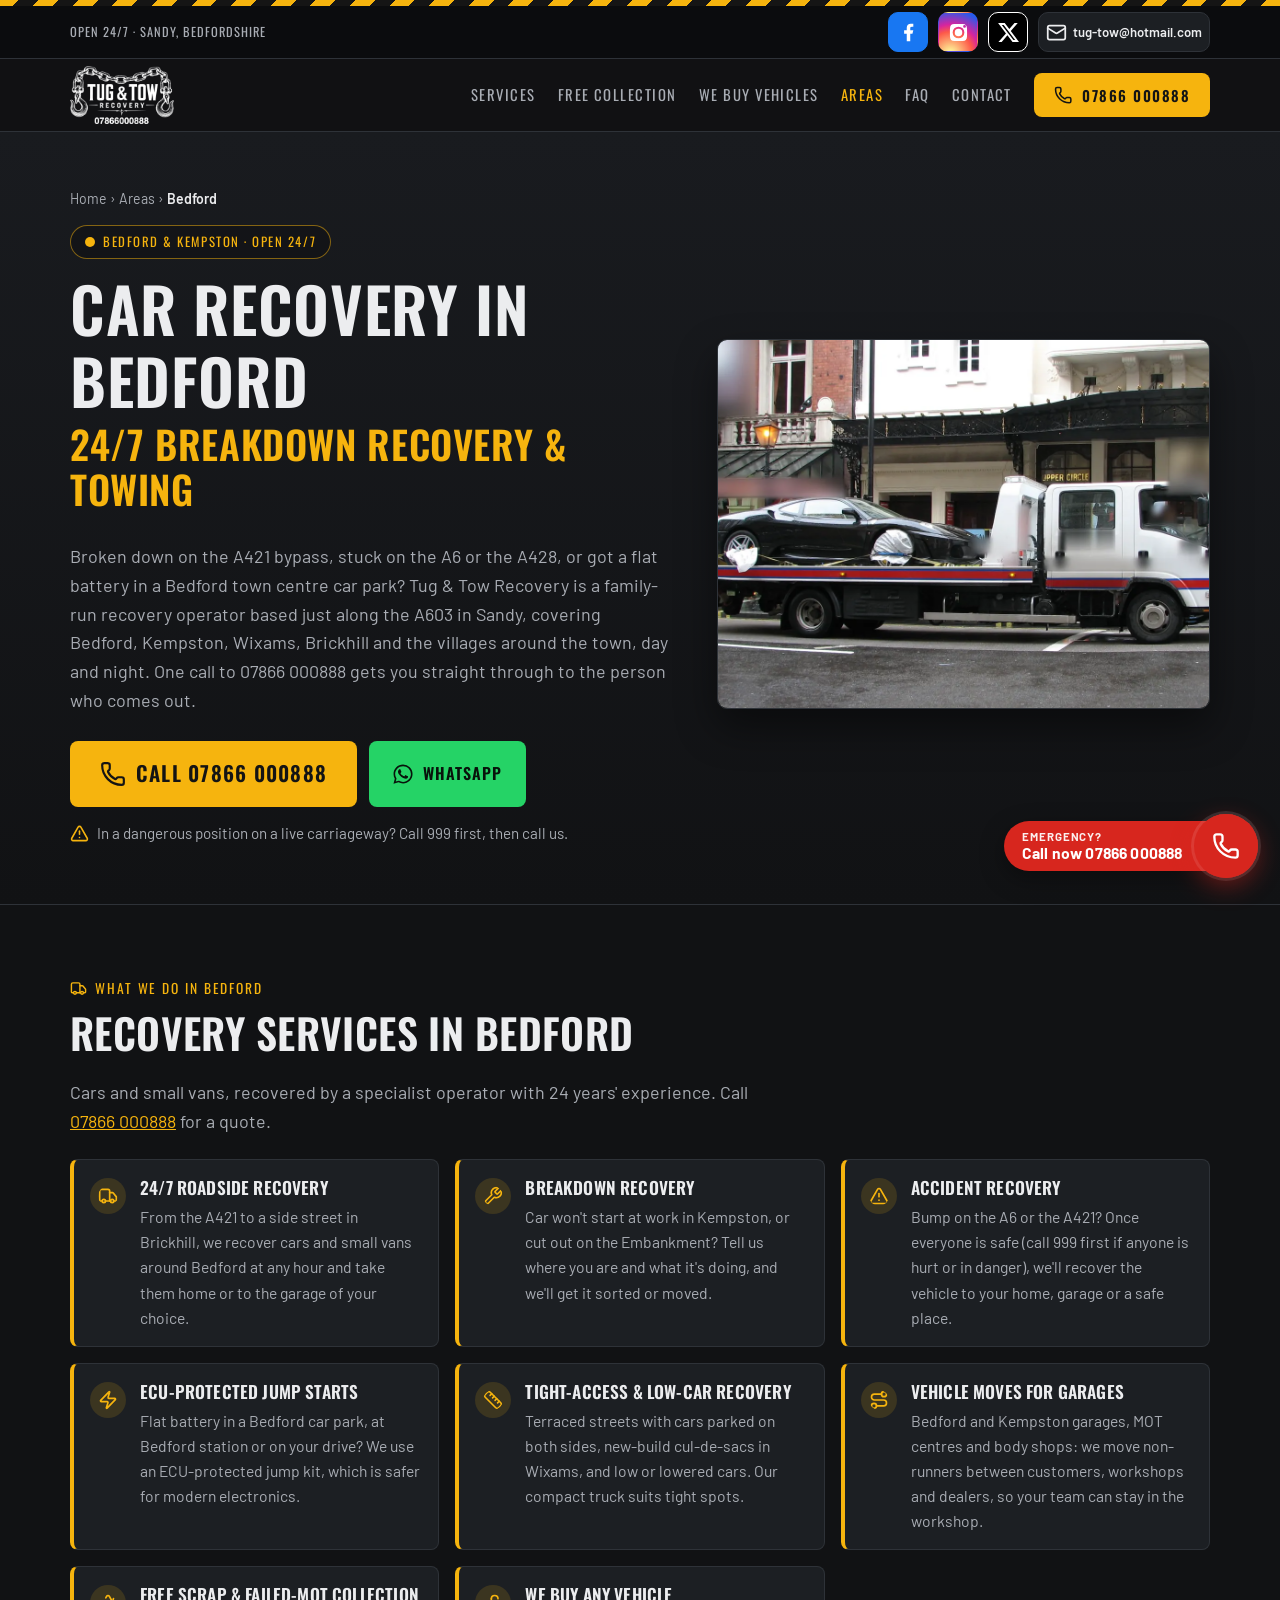
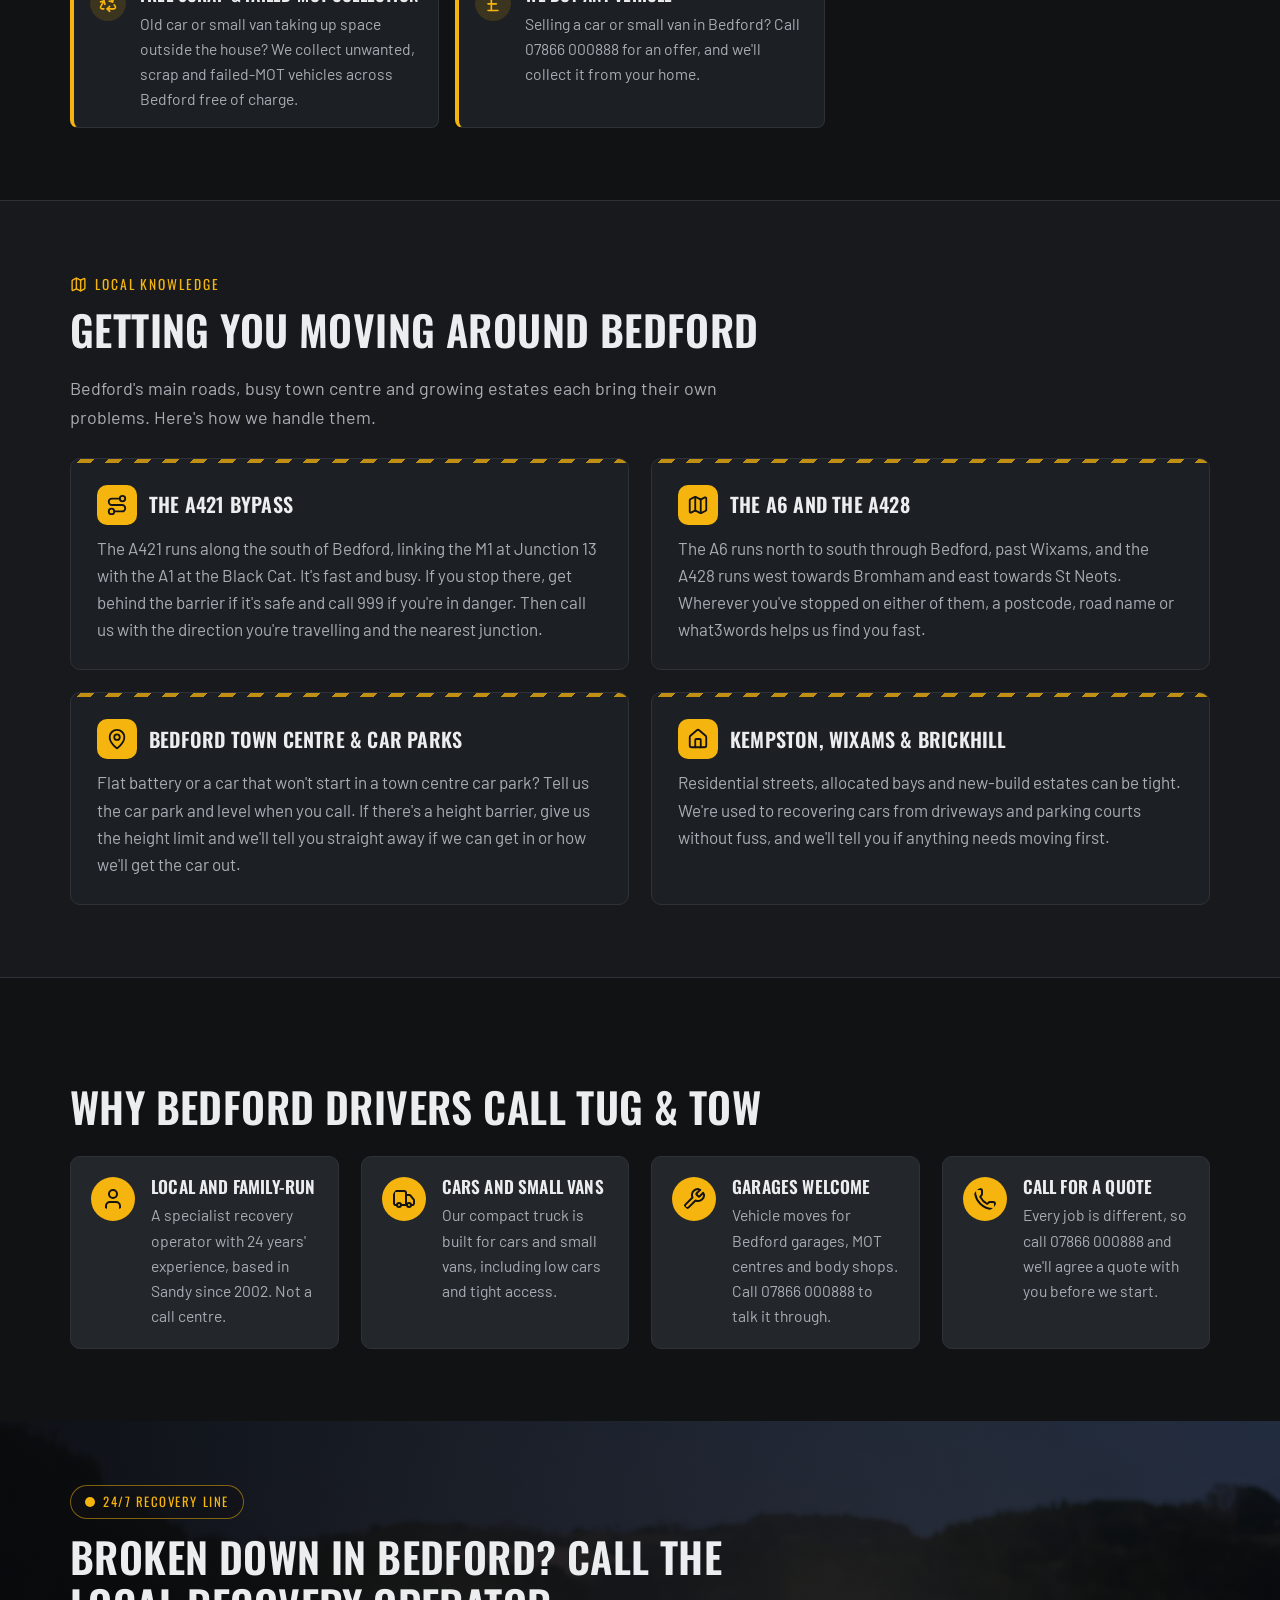
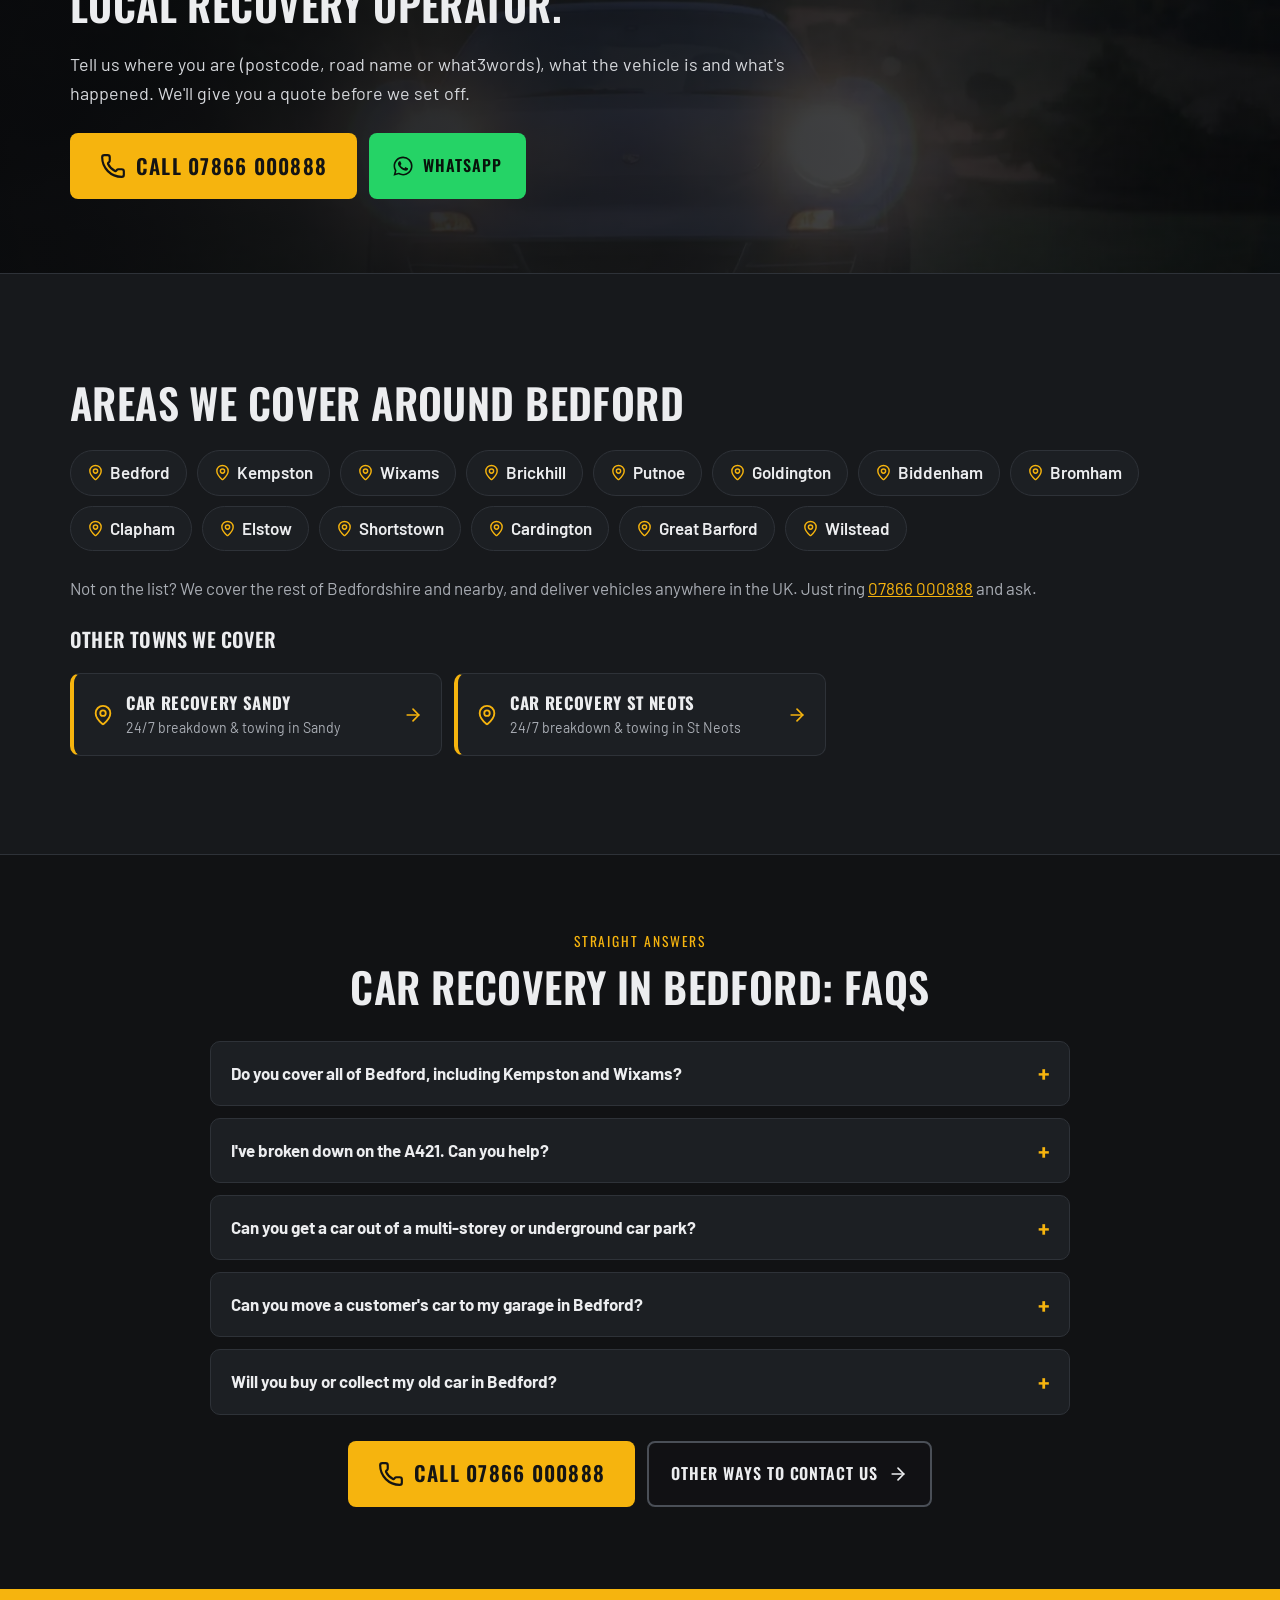
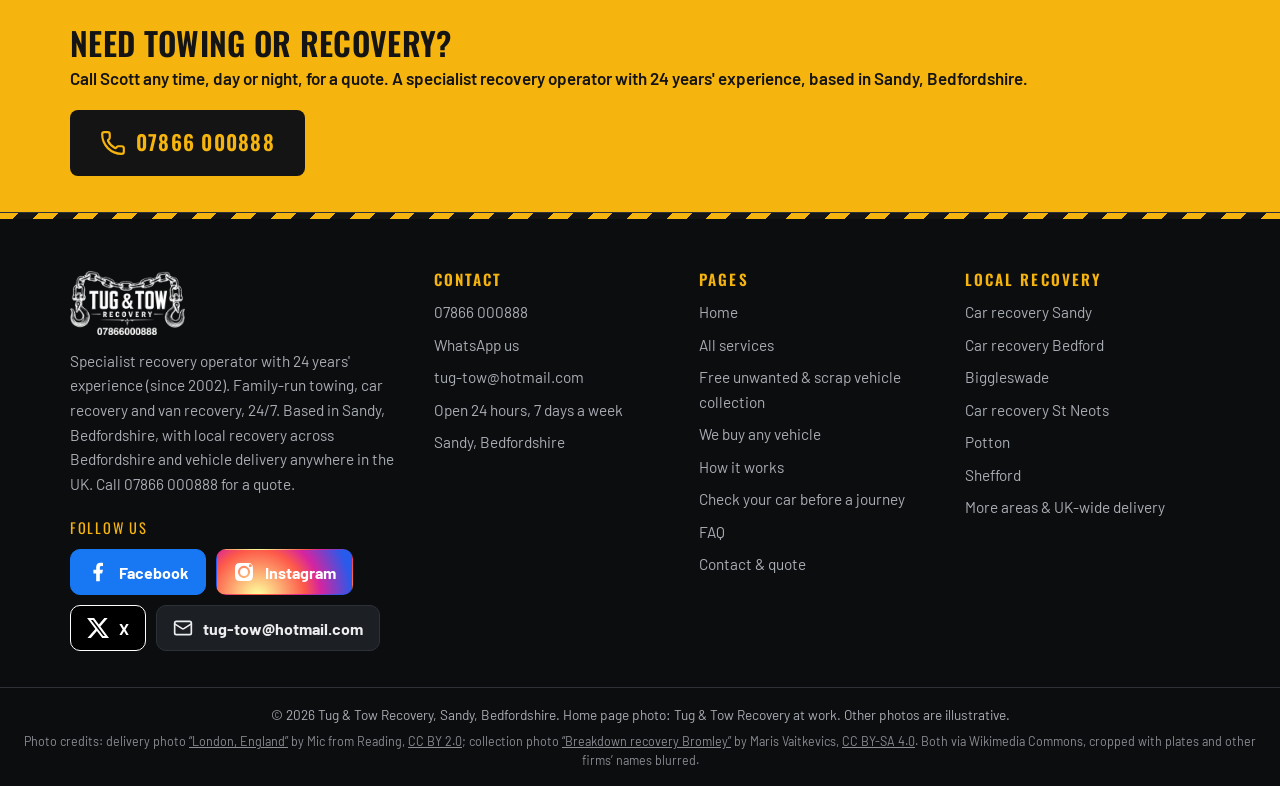
==== car-recovery-bedford.html @ 4e088068 "Add Sandy, Bedford and St Neots town pages; link from nav/footer; add to sitemap" ====
<!DOCTYPE html>
<html lang="en-GB">
<head>
<meta charset="utf-8">
<meta name="viewport" content="width=device-width, initial-scale=1, viewport-fit=cover">
<title>Car Recovery Bedford | 24/7 Breakdown Recovery &amp; Towing | Tug &amp; Tow Recovery</title>
<meta name="description" content="24/7 car and van recovery in Bedford, Kempston, Wixams and Brickhill. Breakdowns on the A421, A6 and A428, jump starts and garage moves. Call 07866 000888 for a quote.">
<link rel="canonical" href="https://tugtowrecovery.co.uk/car-recovery-bedford.html">
<meta name="theme-color" content="#111214">
<meta name="author" content="Tug &amp; Tow Recovery">
<meta property="og:type" content="website">
<meta property="og:site_name" content="Tug &amp; Tow Recovery">
<meta property="og:locale" content="en_GB">
<meta property="og:title" content="Car Recovery Bedford | 24/7 Breakdown Recovery &amp; Towing | Tug &amp; Tow Recovery">
<meta property="og:description" content="24/7 car and van recovery in Bedford, Kempston, Wixams and Brickhill. Breakdowns on the A421, A6 and A428, jump starts and garage moves. Call 07866 000888 for a quote.">
<meta property="og:url" content="https://tugtowrecovery.co.uk/car-recovery-bedford.html">
<meta property="og:image" content="https://tugtowrecovery.co.uk/assets/og-image.jpg">
<meta property="og:image:width" content="1200"><meta property="og:image:height" content="630">
<meta property="og:image:alt" content="Recovery truck loading a car on a country road at dusk">
<meta name="twitter:card" content="summary_large_image">
<meta name="twitter:title" content="Car Recovery Bedford | 24/7 Breakdown Recovery &amp; Towing | Tug &amp; Tow Recovery">
<meta name="twitter:description" content="24/7 car and van recovery in Bedford, Kempston, Wixams and Brickhill. Breakdowns on the A421, A6 and A428, jump starts and garage moves. Call 07866 000888 for a quote.">
<meta name="twitter:image" content="https://tugtowrecovery.co.uk/assets/og-image.jpg">
<link rel="icon" type="image/png" href="favicon.png">
<link rel="apple-touch-icon" href="favicon.png">
<link rel="preconnect" href="https://fonts.googleapis.com">
<link rel="preconnect" href="https://fonts.gstatic.com" crossorigin>
<link rel="stylesheet" href="https://fonts.googleapis.com/css2?family=Oswald:wght@500;600;700&amp;family=Barlow:wght@400;500;600;700&amp;display=swap">

<link rel="stylesheet" href="assets/css/style.css">
<script type="application/ld+json">{
 "@context": "https://schema.org",
 "@type": "AutomotiveBusiness",
 "@id": "https://tugtowrecovery.co.uk/#business",
 "name": "Tug & Tow Recovery",
 "alternateName": "Tug and Tow Recovery",
 "description": "Specialist recovery operator with 24 years' experience. Family-run 24/7 towing, car recovery and van recovery based in Sandy, Bedfordshire, since 2002. Breakdown and accident recovery, ECU-safe jump starts, low-car and tight-access recovery across Bedfordshire, and vehicle delivery anywhere in the UK. Call 07866 000888 for a quote.",
 "slogan": "Family-run towing and recovery since 2002",
 "foundingDate": "2002",
 "url": "https://tugtowrecovery.co.uk/",
 "telephone": "+44 7866 000888",
 "email": "tug-tow@hotmail.com",
 "logo": "https://tugtowrecovery.co.uk/assets/img/logo-white.png",
 "image": "https://tugtowrecovery.co.uk/assets/og-image.jpg",
 "address": {
  "@type": "PostalAddress",
  "addressLocality": "Sandy",
  "addressRegion": "Bedfordshire",
  "addressCountry": "GB"
 },
 "openingHoursSpecification": [
  {
   "@type": "OpeningHoursSpecification",
   "dayOfWeek": [
    "Monday",
    "Tuesday",
    "Wednesday",
    "Thursday",
    "Friday",
    "Saturday",
    "Sunday"
   ],
   "opens": "00:00",
   "closes": "23:59"
  }
 ],
 "areaServed": [
  {
   "@type": "AdministrativeArea",
   "name": "Bedfordshire"
  },
  {
   "@type": "City",
   "name": "Sandy"
  },
  {
   "@type": "City",
   "name": "Bedford"
  },
  {
   "@type": "City",
   "name": "Biggleswade"
  },
  {
   "@type": "City",
   "name": "St Neots"
  },
  {
   "@type": "City",
   "name": "Potton"
  },
  {
   "@type": "City",
   "name": "Shefford"
  },
  {
   "@type": "City",
   "name": "Huntingdon"
  },
  {
   "@type": "City",
   "name": "Milton Keynes"
  },
  {
   "@type": "Country",
   "name": "United Kingdom"
  }
 ],
 "knowsAbout": [
  "Towing",
  "Car recovery",
  "Van recovery",
  "Breakdown recovery",
  "Accident recovery",
  "Jump starts",
  "Low car recovery",
  "Tight-access recovery",
  "Vehicle delivery",
  "Overturned vehicle recovery",
  "Off-road recovery",
  "Free scrap vehicle collection",
  "Buying used, scrap and classic vehicles"
 ],
 "sameAs": [
  "https://facebook.com/1238711935993019",
  "https://www.instagram.com/tugtowrecovery/",
  "https://x.com/tugtowrecovery"
 ],
 "contactPoint": [
  {
   "@type": "ContactPoint",
   "telephone": "+44 7866 000888",
   "contactType": "customer service",
   "areaServed": "GB",
   "availableLanguage": "English",
   "hoursAvailable": {
    "@type": "OpeningHoursSpecification",
    "dayOfWeek": [
     "Monday",
     "Tuesday",
     "Wednesday",
     "Thursday",
     "Friday",
     "Saturday",
     "Sunday"
    ],
    "opens": "00:00",
    "closes": "23:59"
   }
  }
 ],
 "hasOfferCatalog": {
  "@type": "OfferCatalog",
  "name": "Recovery and transport services",
  "itemListElement": [
   {
    "@type": "OfferCatalog",
    "name": "Breakdown & roadside",
    "itemListElement": [
     {
      "@type": "Offer",
      "itemOffered": {
       "@type": "Service",
       "name": "Car breakdown recovery",
       "areaServed": {
        "@type": "AdministrativeArea",
        "name": "Bedfordshire"
       }
      }
     },
     {
      "@type": "Offer",
      "itemOffered": {
       "@type": "Service",
       "name": "Dead battery & ECU-protected jump starts",
       "areaServed": {
        "@type": "AdministrativeArea",
        "name": "Bedfordshire"
       }
      }
     },
     {
      "@type": "Offer",
      "itemOffered": {
       "@type": "Service",
       "name": "Battery service",
       "areaServed": {
        "@type": "AdministrativeArea",
        "name": "Bedfordshire"
       }
      }
     },
     {
      "@type": "Offer",
      "itemOffered": {
       "@type": "Service",
       "name": "Flat tyre & tyre change",
       "areaServed": {
        "@type": "AdministrativeArea",
        "name": "Bedfordshire"
       }
      }
     },
     {
      "@type": "Offer",
      "itemOffered": {
       "@type": "Service",
       "name": "Keys locked in the car",
       "areaServed": {
        "@type": "AdministrativeArea",
        "name": "Bedfordshire"
       }
      }
     },
     {
      "@type": "Offer",
      "itemOffered": {
       "@type": "Service",
       "name": "Out of fuel (cars & motorbikes)",
       "areaServed": {
        "@type": "AdministrativeArea",
        "name": "Bedfordshire"
       }
      }
     },
     {
      "@type": "Offer",
      "itemOffered": {
       "@type": "Service",
       "name": "Wrong fuel & fuel contamination",
       "areaServed": {
        "@type": "AdministrativeArea",
        "name": "Bedfordshire"
       }
      }
     },
     {
      "@type": "Offer",
      "itemOffered": {
       "@type": "Service",
       "name": "Car diagnostics",
       "areaServed": {
        "@type": "AdministrativeArea",
        "name": "Bedfordshire"
       }
      }
     }
    ]
   },
   {
    "@type": "OfferCatalog",
    "name": "Towing, car & van recovery",
    "itemListElement": [
     {
      "@type": "Offer",
      "itemOffered": {
       "@type": "Service",
       "name": "Car recovery",
       "areaServed": {
        "@type": "AdministrativeArea",
        "name": "Bedfordshire"
       }
      }
     },
     {
      "@type": "Offer",
      "itemOffered": {
       "@type": "Service",
       "name": "Van recovery",
       "areaServed": {
        "@type": "AdministrativeArea",
        "name": "Bedfordshire"
       }
      }
     },
     {
      "@type": "Offer",
      "itemOffered": {
       "@type": "Service",
       "name": "Car & van towing",
       "areaServed": {
        "@type": "AdministrativeArea",
        "name": "Bedfordshire"
       }
      }
     },
     {
      "@type": "Offer",
      "itemOffered": {
       "@type": "Service",
       "name": "Accident recovery",
       "areaServed": {
        "@type": "AdministrativeArea",
        "name": "Bedfordshire"
       }
      }
     },
     {
      "@type": "Offer",
      "itemOffered": {
       "@type": "Service",
       "name": "Stuck in mud or off the road",
       "areaServed": {
        "@type": "AdministrativeArea",
        "name": "Bedfordshire"
       }
      }
     },
     {
      "@type": "Offer",
      "itemOffered": {
       "@type": "Service",
       "name": "Overturned car & van recovery",
       "areaServed": {
        "@type": "AdministrativeArea",
        "name": "Bedfordshire"
       }
      }
     },
     {
      "@type": "Offer",
      "itemOffered": {
       "@type": "Service",
       "name": "Winching",
       "areaServed": {
        "@type": "AdministrativeArea",
        "name": "Bedfordshire"
       }
      }
     },
     {
      "@type": "Offer",
      "itemOffered": {
       "@type": "Service",
       "name": "Motorcycle recovery",
       "areaServed": {
        "@type": "AdministrativeArea",
        "name": "Bedfordshire"
       }
      }
     },
     {
      "@type": "Offer",
      "itemOffered": {
       "@type": "Service",
       "name": "Low-car & tight-access recovery",
       "areaServed": {
        "@type": "AdministrativeArea",
        "name": "Bedfordshire"
       }
      }
     },
     {
      "@type": "Offer",
      "itemOffered": {
       "@type": "Service",
       "name": "Classic, modified & awkward vehicles",
       "areaServed": {
        "@type": "AdministrativeArea",
        "name": "Bedfordshire"
       }
      }
     }
    ]
   },
   {
    "@type": "OfferCatalog",
    "name": "Collection, delivery & transport",
    "itemListElement": [
     {
      "@type": "Offer",
      "itemOffered": {
       "@type": "Service",
       "name": "UK-wide vehicle delivery",
       "areaServed": {
        "@type": "Country",
        "name": "United Kingdom"
       }
      }
     },
     {
      "@type": "Offer",
      "itemOffered": {
       "@type": "Service",
       "name": "Used car collection & delivery",
       "areaServed": {
        "@type": "Country",
        "name": "United Kingdom"
       }
      }
     },
     {
      "@type": "Offer",
      "itemOffered": {
       "@type": "Service",
       "name": "Taking cars to dealers & garages",
       "areaServed": {
        "@type": "Country",
        "name": "United Kingdom"
       }
      }
     },
     {
      "@type": "Offer",
      "itemOffered": {
       "@type": "Service",
       "name": "New car collection & delivery",
       "areaServed": {
        "@type": "Country",
        "name": "United Kingdom"
       }
      }
     },
     {
      "@type": "Offer",
      "itemOffered": {
       "@type": "Service",
       "name": "Local vehicle moves",
       "areaServed": {
        "@type": "Country",
        "name": "United Kingdom"
       }
      }
     },
     {
      "@type": "Offer",
      "itemOffered": {
       "@type": "Service",
       "name": "Damaged & non-runner delivery",
       "areaServed": {
        "@type": "Country",
        "name": "United Kingdom"
       }
      }
     },
     {
      "@type": "Offer",
      "itemOffered": {
       "@type": "Service",
       "name": "Copart Sandy collections",
       "areaServed": {
        "@type": "Country",
        "name": "United Kingdom"
       }
      }
     }
    ]
   },
   {
    "@type": "OfferCatalog",
    "name": "Vehicle removal & collection",
    "itemListElement": [
     {
      "@type": "Offer",
      "itemOffered": {
       "@type": "Service",
       "name": "Free unwanted & scrap vehicle collection",
       "areaServed": {
        "@type": "AdministrativeArea",
        "name": "Bedfordshire"
       }
      }
     },
     {
      "@type": "Offer",
      "itemOffered": {
       "@type": "Service",
       "name": "We buy any vehicle",
       "areaServed": {
        "@type": "AdministrativeArea",
        "name": "Bedfordshire"
       }
      }
     },
     {
      "@type": "Offer",
      "itemOffered": {
       "@type": "Service",
       "name": "Untaxed vehicle removal",
       "areaServed": {
        "@type": "AdministrativeArea",
        "name": "Bedfordshire"
       }
      }
     },
     {
      "@type": "Offer",
      "itemOffered": {
       "@type": "Service",
       "name": "Obstruction removal",
       "areaServed": {
        "@type": "AdministrativeArea",
        "name": "Bedfordshire"
       }
      }
     },
     {
      "@type": "Offer",
      "itemOffered": {
       "@type": "Service",
       "name": "Private land vehicle removal",
       "areaServed": {
        "@type": "AdministrativeArea",
        "name": "Bedfordshire"
       }
      }
     },
     {
      "@type": "Offer",
      "itemOffered": {
       "@type": "Service",
       "name": "Repossession, cars & vans",
       "areaServed": {
        "@type": "AdministrativeArea",
        "name": "Bedfordshire"
       }
      }
     }
    ]
   }
  ]
 }
}</script>
<script type="application/ld+json">{
 "@context": "https://schema.org",
 "@type": "AutomotiveBusiness",
 "@id": "https://tugtowrecovery.co.uk/#business",
 "name": "Tug & Tow Recovery",
 "url": "https://tugtowrecovery.co.uk/",
 "telephone": "+44 7866 000888",
 "email": "tug-tow@hotmail.com",
 "image": "https://tugtowrecovery.co.uk/assets/og-image.jpg",
 "address": {
  "@type": "PostalAddress",
  "addressLocality": "Sandy",
  "addressRegion": "Bedfordshire",
  "addressCountry": "GB"
 },
 "openingHoursSpecification": [
  {
   "@type": "OpeningHoursSpecification",
   "dayOfWeek": [
    "Monday",
    "Tuesday",
    "Wednesday",
    "Thursday",
    "Friday",
    "Saturday",
    "Sunday"
   ],
   "opens": "00:00",
   "closes": "23:59"
  }
 ],
 "areaServed": [
  {
   "@type": "City",
   "name": "Bedford",
   "containedInPlace": {
    "@type": "AdministrativeArea",
    "name": "Bedfordshire"
   }
  },
  {
   "@type": "Place",
   "name": "Kempston, Bedfordshire"
  },
  {
   "@type": "Place",
   "name": "Wixams, Bedfordshire"
  },
  {
   "@type": "Place",
   "name": "Brickhill, Bedfordshire"
  },
  {
   "@type": "Place",
   "name": "Putnoe, Bedfordshire"
  },
  {
   "@type": "Place",
   "name": "Goldington, Bedfordshire"
  },
  {
   "@type": "Place",
   "name": "Biddenham, Bedfordshire"
  },
  {
   "@type": "Place",
   "name": "Bromham, Bedfordshire"
  },
  {
   "@type": "Place",
   "name": "Clapham, Bedfordshire"
  },
  {
   "@type": "Place",
   "name": "Elstow, Bedfordshire"
  },
  {
   "@type": "Place",
   "name": "Shortstown, Bedfordshire"
  },
  {
   "@type": "Place",
   "name": "Cardington, Bedfordshire"
  },
  {
   "@type": "Place",
   "name": "Great Barford, Bedfordshire"
  },
  {
   "@type": "Place",
   "name": "Wilstead, Bedfordshire"
  }
 ]
}</script>
<script type="application/ld+json">{
 "@context": "https://schema.org",
 "@type": "Service",
 "@id": "https://tugtowrecovery.co.uk/car-recovery-bedford.html#service",
 "name": "Car recovery in Bedford",
 "serviceType": "Vehicle recovery and towing",
 "description": "24/7 car and van recovery in Bedford, Kempston, Wixams and Brickhill. Breakdowns on the A421, A6 and A428, jump starts and garage moves. Call 07866 000888 for a quote.",
 "provider": {
  "@id": "https://tugtowrecovery.co.uk/#business"
 },
 "areaServed": {
  "@type": "City",
  "name": "Bedford",
  "geo": {
   "@type": "GeoCoordinates",
   "latitude": 52.136,
   "longitude": -0.467
  }
 },
 "availableChannel": {
  "@type": "ServiceChannel",
  "servicePhone": {
   "@type": "ContactPoint",
   "telephone": "+44 7866 000888",
   "contactType": "emergency recovery",
   "hoursAvailable": "Mo-Su 00:00-23:59"
  }
 },
 "hasOfferCatalog": {
  "@type": "OfferCatalog",
  "name": "Recovery services in Bedford",
  "itemListElement": [
   {
    "@type": "Offer",
    "itemOffered": {
     "@type": "Service",
     "name": "24/7 roadside recovery"
    }
   },
   {
    "@type": "Offer",
    "itemOffered": {
     "@type": "Service",
     "name": "Breakdown recovery"
    }
   },
   {
    "@type": "Offer",
    "itemOffered": {
     "@type": "Service",
     "name": "Accident recovery"
    }
   },
   {
    "@type": "Offer",
    "itemOffered": {
     "@type": "Service",
     "name": "ECU-protected jump starts"
    }
   },
   {
    "@type": "Offer",
    "itemOffered": {
     "@type": "Service",
     "name": "Tight-access & low-car recovery"
    }
   },
   {
    "@type": "Offer",
    "itemOffered": {
     "@type": "Service",
     "name": "Vehicle moves for garages"
    }
   },
   {
    "@type": "Offer",
    "itemOffered": {
     "@type": "Service",
     "name": "Free scrap & failed-MOT collection"
    }
   },
   {
    "@type": "Offer",
    "itemOffered": {
     "@type": "Service",
     "name": "We buy any vehicle"
    }
   }
  ]
 }
}</script>
<script type="application/ld+json">{
 "@context": "https://schema.org",
 "@type": "FAQPage",
 "mainEntity": [
  {
   "@type": "Question",
   "name": "Do you cover all of Bedford, including Kempston and Wixams?",
   "acceptedAnswer": {
    "@type": "Answer",
    "text": "Yes. We cover Bedford town centre and the areas around it, including Kempston, Wixams, Brickhill, Putnoe, Goldington, Biddenham, Bromham, Clapham, Elstow, Shortstown and Great Barford. We're based in Sandy, just along the A603."
   }
  },
  {
   "@type": "Question",
   "name": "I've broken down on the A421. Can you help?",
   "acceptedAnswer": {
    "@type": "Answer",
    "text": "Your safety comes first. If you've stopped on the A421 or another fast dual carriageway, get out on the side away from the traffic, wait behind the barrier if it's safe and call 999 if you're in danger or in a live lane. Once you're safe, call us on 07866 000888 with your direction of travel and nearest junction, and we'll tell you straight away whether we can help."
   }
  },
  {
   "@type": "Question",
   "name": "Can you get a car out of a multi-storey or underground car park?",
   "acceptedAnswer": {
    "@type": "Answer",
    "text": "Often, yes. When you call, tell us the car park, which level the car is on and the height limit at the entrance. We'll tell you honestly whether our truck can get in, or how we can get the car out."
   }
  },
  {
   "@type": "Question",
   "name": "Can you move a customer's car to my garage in Bedford?",
   "acceptedAnswer": {
    "@type": "Answer",
    "text": "Yes. We move non-runners and other vehicles for garages, MOT centres, body shops and dealers around Bedford and Kempston, from the customer's home to your workshop and back again. Call 07866 000888 to talk it through."
   }
  },
  {
   "@type": "Question",
   "name": "Will you buy or collect my old car in Bedford?",
   "acceptedAnswer": {
    "@type": "Answer",
    "text": "If it still has some value, call us for an offer and we'll collect it from your home. If it's scrap or has failed its MOT and isn't worth fixing, we'll collect it free of charge."
   }
  }
 ]
}</script>
<script type="application/ld+json">{
 "@context": "https://schema.org",
 "@type": "BreadcrumbList",
 "itemListElement": [
  {
   "@type": "ListItem",
   "position": 1,
   "name": "Home",
   "item": "https://tugtowrecovery.co.uk/"
  },
  {
   "@type": "ListItem",
   "position": 2,
   "name": "Car recovery Bedford",
   "item": "https://tugtowrecovery.co.uk/car-recovery-bedford.html"
  }
 ]
}</script>
</head>
<body>
<a class="skip" href="#main">Skip to content</a>
<header class="site-header">
<div class="hazard" aria-hidden="true"></div>
<div class="topbar"><div class="wrap topbar-in"><span class="topbar-note">Open 24/7 · Sandy, Bedfordshire</span><div class="soc-icons soc-icons--top"><a class="b-fb" href="https://facebook.com/1238711935993019" target="_blank" rel="noopener" aria-label="Tug &amp; Tow Recovery on Facebook (opens in a new tab)" title="Facebook"><svg class="icon" viewBox="0 0 24 24" aria-hidden="true" style="fill:currentColor;stroke:none"><path d="M14 13.5h2.5l1-4H14v-2c0-1.03 0-2 2-2h1.5V2.14c-.326-.043-1.557-.14-2.857-.14C11.928 2 10 3.657 10 6.7v2.8H7v4h3V22h4v-8.5z"/></svg></a><a class="b-ig" href="https://www.instagram.com/tugtowrecovery/" target="_blank" rel="noopener" aria-label="Tug &amp; Tow Recovery on Instagram (opens in a new tab)" title="Instagram"><svg class="icon" viewBox="0 0 24 24" aria-hidden="true" style="fill:currentColor;stroke:none"><path d="M12 2.2c3.2 0 3.6 0 4.8.1 3.3.1 4.8 1.7 4.9 4.9.1 1.3.1 1.6.1 4.8s0 3.6-.1 4.8c-.1 3.2-1.7 4.8-4.9 4.9-1.3.1-1.6.1-4.8.1s-3.6 0-4.8-.1c-3.3-.1-4.8-1.7-4.9-4.9C2.2 15.6 2.2 15.2 2.2 12s0-3.6.1-4.8C2.4 3.9 3.9 2.4 7.2 2.3 8.4 2.2 8.8 2.2 12 2.2zm0 3.1a6.7 6.7 0 1 0 0 13.4 6.7 6.7 0 0 0 0-13.4zm0 11a4.3 4.3 0 1 1 0-8.6 4.3 4.3 0 0 1 0 8.6zm6.9-12.8a1.6 1.6 0 1 0 0 3.2 1.6 1.6 0 0 0 0-3.2z"/></svg></a><a class="b-x" href="https://x.com/tugtowrecovery" target="_blank" rel="noopener" aria-label="Tug &amp; Tow Recovery on X (opens in a new tab)" title="X"><svg class="icon" style="fill:currentColor;stroke:none" viewBox="0 0 24 24" aria-hidden="true"><path d="M18.9 1.2h3.7l-8 9.2 9.4 12.4h-7.4l-5.8-7.6-6.6 7.6H.5l8.6-9.8L.1 1.2h7.6l5.2 6.9 6-6.9zm-1.3 19.4h2L6.5 3.3H4.3l13.3 17.3z"/></svg></a><a class="soc-mail" href="mailto:tug-tow@hotmail.com" aria-label="Email tug-tow@hotmail.com" title="Email"><svg class="icon" viewBox="0 0 24 24" aria-hidden="true" focusable="false"><rect width="20" height="16" x="2" y="4" rx="2"/><path d="m22 7-8.97 5.7a1.94 1.94 0 0 1-2.06 0L2 7"/></svg><span>tug-tow@hotmail.com</span></a></div></div></div>
<div class="wrap header-bar">
 <a class="brand" href="index.html" aria-label="Tug &amp; Tow Recovery – home"><img src="assets/img/logo-white.png" alt="Tug &amp; Tow Recovery" width="560" height="311"></a>
 <nav class="nav" aria-label="Main"><a href="index.html#services">Services</a><a href="free-vehicle-collection.html">Free collection</a><a href="we-buy-any-vehicle.html">We buy vehicles</a><a href="index.html#areas" aria-current="page">Areas</a><a href="index.html#faq">FAQ</a><a href="contact.html">Contact</a><a class="btn btn--call" href="tel:07866000888"><svg class="icon" viewBox="0 0 24 24" aria-hidden="true" focusable="false"><path d="M13.832 16.568a1 1 0 0 0 1.213-.303l.355-.465A2 2 0 0 1 17 15h3a2 2 0 0 1 2 2v3a2 2 0 0 1-2 2A18 18 0 0 1 2 4a2 2 0 0 1 2-2h3a2 2 0 0 1 2 2v3a2 2 0 0 1-.8 1.6l-.468.351a1 1 0 0 0-.292 1.233 14 14 0 0 0 6.392 6.384"/></svg>07866 000888</a></nav>
 <div class="header-mobile">
  <a class="header-call" href="tel:07866000888" aria-label="Call 07866 000888"><svg class="icon" viewBox="0 0 24 24" aria-hidden="true" focusable="false"><path d="M13.832 16.568a1 1 0 0 0 1.213-.303l.355-.465A2 2 0 0 1 17 15h3a2 2 0 0 1 2 2v3a2 2 0 0 1-2 2A18 18 0 0 1 2 4a2 2 0 0 1 2-2h3a2 2 0 0 1 2 2v3a2 2 0 0 1-.8 1.6l-.468.351a1 1 0 0 0-.292 1.233 14 14 0 0 0 6.392 6.384"/></svg>Call</a>
  <button class="menu-btn" type="button" aria-expanded="false" aria-controls="mobile-nav"><svg class="icon" viewBox="0 0 24 24" aria-hidden="true" focusable="false"><path d="M4 5h16"/><path d="M4 12h16"/><path d="M4 19h16"/></svg><span>Menu</span></button>
 </div>
</div>
<nav id="mobile-nav" class="mobile-nav" aria-label="Mobile"><a href="index.html">Home</a><a href="services.html">All services</a><a href="free-vehicle-collection.html">Free vehicle collection</a><a href="we-buy-any-vehicle.html">We buy any vehicle</a><a href="index.html#checks">Car checks</a><a href="index.html#areas" aria-current="page">Areas</a><a href="index.html#faq">FAQ</a><a href="contact.html">Contact</a></nav>
</header>

<main id="main">
<section class="page-hero split-hero town-hero" aria-labelledby="town-h1">
 <div class="wrap split">
  <div>
   <nav class="crumbs" aria-label="Breadcrumb"><a href="index.html">Home</a> <span aria-hidden="true">›</span> <a href="index.html#areas">Areas</a> <span aria-hidden="true">›</span> <span aria-current="page">Bedford</span></nav>
   <span class="badge"><span class="beacon" aria-hidden="true"></span>Bedford &amp; Kempston · Open 24/7</span>
   <h1 id="town-h1">Car Recovery in Bedford <span>24/7 breakdown recovery &amp; towing</span></h1>
   <p class="lead">Broken down on the A421 bypass, stuck on the A6 or the A428, or got a flat battery in a Bedford town centre car park? Tug &amp; Tow Recovery is a family-run recovery operator based just along the A603 in Sandy, covering Bedford, Kempston, Wixams, Brickhill and the villages around the town, day and night. One call to 07866 000888 gets you straight through to the person who comes out.</p>
   <div class="hero-ctas">
    <a class="btn btn--call btn--xl" href="tel:07866000888"><svg class="icon" viewBox="0 0 24 24" aria-hidden="true" focusable="false"><path d="M13.832 16.568a1 1 0 0 0 1.213-.303l.355-.465A2 2 0 0 1 17 15h3a2 2 0 0 1 2 2v3a2 2 0 0 1-2 2A18 18 0 0 1 2 4a2 2 0 0 1 2-2h3a2 2 0 0 1 2 2v3a2 2 0 0 1-.8 1.6l-.468.351a1 1 0 0 0-.292 1.233 14 14 0 0 0 6.392 6.384"/></svg>Call 07866 000888</a>
    <a class="btn btn--wa" href="https://wa.me/447866000888" rel="noopener" target="_blank"><svg class="icon" viewBox="0 0 24 24" aria-hidden="true" style="fill:currentColor;stroke:none"><path d="M17.47 14.38c-.3-.15-1.76-.87-2.03-.97-.27-.1-.47-.15-.67.15-.2.3-.77.97-.94 1.17-.17.2-.35.22-.65.07-.3-.15-1.26-.46-2.4-1.48-.89-.79-1.49-1.77-1.66-2.07-.17-.3-.02-.46.13-.61.13-.13.3-.35.45-.52.15-.17.2-.3.3-.5.1-.2.05-.37-.03-.52-.07-.15-.67-1.61-.92-2.21-.24-.58-.49-.5-.67-.51h-.57c-.2 0-.52.07-.79.37-.27.3-1.04 1.02-1.04 2.48s1.07 2.88 1.21 3.08c.15.2 2.1 3.2 5.08 4.49.71.31 1.26.49 1.69.63.71.23 1.36.2 1.87.12.57-.09 1.76-.72 2.01-1.41.25-.69.25-1.29.17-1.41-.07-.12-.27-.2-.57-.35zM12.05 21.5h-.01a9.45 9.45 0 0 1-4.82-1.32l-.35-.21-3.58.94.96-3.49-.23-.36a9.43 9.43 0 0 1-1.45-5.03c0-5.22 4.25-9.47 9.48-9.47 2.53 0 4.91.99 6.7 2.78a9.41 9.41 0 0 1 2.77 6.7c0 5.23-4.25 9.47-9.47 9.47zm8.06-17.53A11.33 11.33 0 0 0 12.05.63C5.77.63.66 5.74.66 12.02c0 2.01.52 3.97 1.52 5.69L.57 23.6l6.04-1.58a11.37 11.37 0 0 0 5.44 1.39h.01c6.28 0 11.39-5.11 11.39-11.39 0-3.04-1.18-5.9-3.34-8.05z"/></svg>WhatsApp</a>
   </div>
   <p class="hero-note"><svg class="icon" viewBox="0 0 24 24" aria-hidden="true" focusable="false"><path d="m21.73 18-8-14a2 2 0 0 0-3.48 0l-8 14A2 2 0 0 0 4 21h16a2 2 0 0 0 1.73-3"/><path d="M12 9v4"/><path d="M12 17h.01"/></svg><span>In a dangerous position on a live carriageway? Call 999 first, then call us.</span></p>
  </div>
  <div class="split-img"><picture><source srcset="assets/img/delivery.webp" type="image/webp"><img src="assets/img/delivery.jpg" alt="Sports car strapped onto a white tilt-and-slide recovery truck on a town street (illustrative photo)" width="1200" height="800" fetchpriority="high"></picture></div>
 </div>
</section>

<section class="section" id="services" aria-labelledby="svc-h">
 <div class="wrap">
  <span class="eyebrow"><svg class="icon" viewBox="0 0 24 24" aria-hidden="true" focusable="false"><path d="M14 18V6a2 2 0 0 0-2-2H4a2 2 0 0 0-2 2v11a1 1 0 0 0 1 1h2"/><path d="M15 18H9"/><path d="M19 18h2a1 1 0 0 0 1-1v-3.65a1 1 0 0 0-.22-.624l-3.48-4.35A1 1 0 0 0 17.52 8H14"/><circle cx="17" cy="18" r="2"/><circle cx="7" cy="18" r="2"/></svg>What we do in Bedford</span>
  <h2 id="svc-h">Recovery services in Bedford</h2>
  <p class="lead">Cars and small vans, recovered by a specialist operator with 24 years' experience. Call <a href="tel:07866000888">07866 000888</a> for a quote.</p>
  <div class="svc-list town-svc"><div class="svc"><svg class="icon svc-ic" viewBox="0 0 24 24" aria-hidden="true" focusable="false"><path d="M14 18V6a2 2 0 0 0-2-2H4a2 2 0 0 0-2 2v11a1 1 0 0 0 1 1h2"/><path d="M15 18H9"/><path d="M19 18h2a1 1 0 0 0 1-1v-3.65a1 1 0 0 0-.22-.624l-3.48-4.35A1 1 0 0 0 17.52 8H14"/><circle cx="17" cy="18" r="2"/><circle cx="7" cy="18" r="2"/></svg><h3>24/7 roadside recovery</h3><p>From the A421 to a side street in Brickhill, we recover cars and small vans around Bedford at any hour and take them home or to the garage of your choice.</p></div><div class="svc"><svg class="icon svc-ic" viewBox="0 0 24 24" aria-hidden="true" focusable="false"><path d="M14.7 6.3a1 1 0 0 0 0 1.4l1.6 1.6a1 1 0 0 0 1.4 0l3.77-3.77a6 6 0 0 1-7.94 7.94l-6.91 6.91a2.12 2.12 0 0 1-3-3l6.91-6.91a6 6 0 0 1 7.94-7.94l-3.76 3.76z"/></svg><h3>Breakdown recovery</h3><p>Car won't start at work in Kempston, or cut out on the Embankment? Tell us where you are and what it's doing, and we'll get it sorted or moved.</p></div><div class="svc"><svg class="icon svc-ic" viewBox="0 0 24 24" aria-hidden="true" focusable="false"><path d="m21.73 18-8-14a2 2 0 0 0-3.48 0l-8 14A2 2 0 0 0 4 21h16a2 2 0 0 0 1.73-3"/><path d="M12 9v4"/><path d="M12 17h.01"/></svg><h3>Accident recovery</h3><p>Bump on the A6 or the A421? Once everyone is safe (call 999 first if anyone is hurt or in danger), we'll recover the vehicle to your home, garage or a safe place.</p></div><div class="svc"><svg class="icon svc-ic" viewBox="0 0 24 24" aria-hidden="true" focusable="false"><path d="M4 14a1 1 0 0 1-.78-1.63l9.9-10.2a.5.5 0 0 1 .86.46l-1.92 6.02A1 1 0 0 0 13 10h7a1 1 0 0 1 .78 1.63l-9.9 10.2a.5.5 0 0 1-.86-.46l1.92-6.02A1 1 0 0 0 11 14z"/></svg><h3>ECU-protected jump starts</h3><p>Flat battery in a Bedford car park, at Bedford station or on your drive? We use an ECU-protected jump kit, which is safer for modern electronics.</p></div><div class="svc"><svg class="icon svc-ic" viewBox="0 0 24 24" aria-hidden="true" focusable="false"><path d="M21.3 15.3a2.4 2.4 0 0 1 0 3.4l-2.6 2.6a2.4 2.4 0 0 1-3.4 0L2.7 8.7a2.41 2.41 0 0 1 0-3.4l2.6-2.6a2.41 2.41 0 0 1 3.4 0Z"/><path d="m14.5 12.5 2-2"/><path d="m11.5 9.5 2-2"/><path d="m8.5 6.5 2-2"/><path d="m17.5 15.5 2-2"/></svg><h3>Tight-access &amp; low-car recovery</h3><p>Terraced streets with cars parked on both sides, new-build cul-de-sacs in Wixams, and low or lowered cars. Our compact truck suits tight spots.</p></div><div class="svc"><svg class="icon svc-ic" viewBox="0 0 24 24" aria-hidden="true" focusable="false"><circle cx="6" cy="19" r="3"/><path d="M9 19h8.5a3.5 3.5 0 0 0 0-7h-11a3.5 3.5 0 0 1 0-7H15"/><circle cx="18" cy="5" r="3"/></svg><h3>Vehicle moves for garages</h3><p>Bedford and Kempston garages, MOT centres and body shops: we move non-runners between customers, workshops and dealers, so your team can stay in the workshop.</p></div><div class="svc"><svg class="icon svc-ic" viewBox="0 0 24 24" aria-hidden="true" focusable="false"><path d="M7 19H4.815a1.83 1.83 0 0 1-1.57-.881 1.785 1.785 0 0 1-.004-1.784L7.196 9.5"/><path d="M11 19h8.203a1.83 1.83 0 0 0 1.556-.89 1.784 1.784 0 0 0 0-1.775l-1.226-2.12"/><path d="m14 16-3 3 3 3"/><path d="M8.293 13.596 7.196 9.5 3.1 10.598"/><path d="m9.344 5.811 1.093-1.892A1.83 1.83 0 0 1 11.985 3a1.784 1.784 0 0 1 1.546.888l3.943 6.843"/><path d="m13.378 9.633 4.096 1.098 1.097-4.096"/></svg><h3>Free scrap &amp; failed-MOT collection</h3><p>Old car or small van taking up space outside the house? We collect unwanted, scrap and failed-MOT vehicles across Bedford free of charge.</p></div><div class="svc"><svg class="icon svc-ic" viewBox="0 0 24 24" aria-hidden="true" focusable="false"><path d="M18 7c0-5.333-8-5.333-8 0"/><path d="M10 7v14"/><path d="M6 21h12"/><path d="M6 13h10"/></svg><h3>We buy any vehicle</h3><p>Selling a car or small van in Bedford? Call 07866 000888 for an offer, and we'll collect it from your home.</p></div></div>
 </div>
</section>

<section class="section section--alt" id="local" aria-labelledby="local-h">
 <div class="wrap">
  <span class="eyebrow"><svg class="icon" viewBox="0 0 24 24" aria-hidden="true" focusable="false"><path d="M14.106 5.553a2 2 0 0 0 1.788 0l3.659-1.83A1 1 0 0 1 21 4.619v12.764a1 1 0 0 1-.553.894l-4.553 2.277a2 2 0 0 1-1.788 0l-4.212-2.106a2 2 0 0 0-1.788 0l-3.659 1.83A1 1 0 0 1 3 19.381V6.618a1 1 0 0 1 .553-.894l4.553-2.277a2 2 0 0 1 1.788 0z"/><path d="M15 5.764v15"/><path d="M9 3.236v15"/></svg>Local knowledge</span>
  <h2 id="local-h">Getting you moving around Bedford</h2>
  <p class="lead">Bedford's main roads, busy town centre and growing estates each bring their own problems. Here's how we handle them.</p>
  <div class="grid grid-2" style="margin-top:26px"><article class="card local-card"><h3><svg class="icon" viewBox="0 0 24 24" aria-hidden="true" focusable="false"><circle cx="6" cy="19" r="3"/><path d="M9 19h8.5a3.5 3.5 0 0 0 0-7h-11a3.5 3.5 0 0 1 0-7H15"/><circle cx="18" cy="5" r="3"/></svg>The A421 bypass</h3><p>The A421 runs along the south of Bedford, linking the M1 at Junction 13 with the A1 at the Black Cat. It's fast and busy. If you stop there, get behind the barrier if it's safe and call 999 if you're in danger. Then call us with the direction you're travelling and the nearest junction.</p></article><article class="card local-card"><h3><svg class="icon" viewBox="0 0 24 24" aria-hidden="true" focusable="false"><path d="M14.106 5.553a2 2 0 0 0 1.788 0l3.659-1.83A1 1 0 0 1 21 4.619v12.764a1 1 0 0 1-.553.894l-4.553 2.277a2 2 0 0 1-1.788 0l-4.212-2.106a2 2 0 0 0-1.788 0l-3.659 1.83A1 1 0 0 1 3 19.381V6.618a1 1 0 0 1 .553-.894l4.553-2.277a2 2 0 0 1 1.788 0z"/><path d="M15 5.764v15"/><path d="M9 3.236v15"/></svg>The A6 and the A428</h3><p>The A6 runs north to south through Bedford, past Wixams, and the A428 runs west towards Bromham and east towards St Neots. Wherever you've stopped on either of them, a postcode, road name or what3words helps us find you fast.</p></article><article class="card local-card"><h3><svg class="icon" viewBox="0 0 24 24" aria-hidden="true" focusable="false"><path d="M20 10c0 4.993-5.539 10.193-7.399 11.799a1 1 0 0 1-1.202 0C9.539 20.193 4 14.993 4 10a8 8 0 0 1 16 0"/><circle cx="12" cy="10" r="3"/></svg>Bedford town centre &amp; car parks</h3><p>Flat battery or a car that won't start in a town centre car park? Tell us the car park and level when you call. If there's a height barrier, give us the height limit and we'll tell you straight away if we can get in or how we'll get the car out.</p></article><article class="card local-card"><h3><svg class="icon" viewBox="0 0 24 24" aria-hidden="true" focusable="false"><path d="M15 21v-8a1 1 0 0 0-1-1h-4a1 1 0 0 0-1 1v8"/><path d="M3 10a2 2 0 0 1 .709-1.528l7-5.999a2 2 0 0 1 2.582 0l7 5.999A2 2 0 0 1 21 10v9a2 2 0 0 1-2 2H5a2 2 0 0 1-2-2z"/></svg>Kempston, Wixams &amp; Brickhill</h3><p>Residential streets, allocated bays and new-build estates can be tight. We're used to recovering cars from driveways and parking courts without fuss, and we'll tell you if anything needs moving first.</p></article></div>
 </div>
</section>

<section class="section" id="why" aria-labelledby="why-h">
 <div class="wrap">
  <span class="eyebrow"><svg class="icon" viewBox="0 0 24 24" aria-hidden="true" focusable="false"><path d="M20 6 9 17l-5-5"/></svg>Why choose us</span>
  <h2 id="why-h">Why Bedford drivers call Tug &amp; Tow</h2>
  <div class="grid grid-4 highlights"><div class="hl"><svg class="icon" viewBox="0 0 24 24" aria-hidden="true" focusable="false"><path d="M19 21v-2a4 4 0 0 0-4-4H9a4 4 0 0 0-4 4v2"/><circle cx="12" cy="7" r="4"/></svg><div><h3>Local and family-run</h3><p>A specialist recovery operator with 24 years' experience, based in Sandy since 2002. Not a call centre.</p></div></div><div class="hl"><svg class="icon" viewBox="0 0 24 24" aria-hidden="true" focusable="false"><path d="M14 18V6a2 2 0 0 0-2-2H4a2 2 0 0 0-2 2v11a1 1 0 0 0 1 1h2"/><path d="M15 18H9"/><path d="M19 18h2a1 1 0 0 0 1-1v-3.65a1 1 0 0 0-.22-.624l-3.48-4.35A1 1 0 0 0 17.52 8H14"/><circle cx="17" cy="18" r="2"/><circle cx="7" cy="18" r="2"/></svg><div><h3>Cars and small vans</h3><p>Our compact truck is built for cars and small vans, including low cars and tight access.</p></div></div><div class="hl"><svg class="icon" viewBox="0 0 24 24" aria-hidden="true" focusable="false"><path d="M14.7 6.3a1 1 0 0 0 0 1.4l1.6 1.6a1 1 0 0 0 1.4 0l3.77-3.77a6 6 0 0 1-7.94 7.94l-6.91 6.91a2.12 2.12 0 0 1-3-3l6.91-6.91a6 6 0 0 1 7.94-7.94l-3.76 3.76z"/></svg><div><h3>Garages welcome</h3><p>Vehicle moves for Bedford garages, MOT centres and body shops. Call 07866 000888 to talk it through.</p></div></div><div class="hl"><svg class="icon" viewBox="0 0 24 24" aria-hidden="true" focusable="false"><path d="M13.832 16.568a1 1 0 0 0 1.213-.303l.355-.465A2 2 0 0 1 17 15h3a2 2 0 0 1 2 2v3a2 2 0 0 1-2 2A18 18 0 0 1 2 4a2 2 0 0 1 2-2h3a2 2 0 0 1 2 2v3a2 2 0 0 1-.8 1.6l-.468.351a1 1 0 0 0-.292 1.233 14 14 0 0 0 6.392 6.384"/></svg><div><h3>Call for a quote</h3><p>Every job is different, so call 07866 000888 and we'll agree a quote with you before we start.</p></div></div></div>
 </div>
</section>

<section class="emergency town-band" aria-labelledby="band-h">
 <picture><source srcset="assets/img/night-countryside.webp" type="image/webp"><img class="bg" src="assets/img/night-countryside.jpg" alt="" width="1600" height="1067" loading="lazy" decoding="async"></picture>
 <div class="wrap"><div class="emergency-box">
  <span class="badge"><span class="beacon" aria-hidden="true"></span>24/7 recovery line</span>
  <h2 id="band-h" style="margin-top:14px">Broken down in Bedford? Call the local recovery operator.</h2>
  <p class="lead" style="color:#d6d8dc">Tell us where you are (postcode, road name or what3words), what the vehicle is and what's happened. We'll give you a quote before we set off.</p>
  <div class="hero-ctas"><a class="btn btn--call btn--xl" href="tel:07866000888"><svg class="icon" viewBox="0 0 24 24" aria-hidden="true" focusable="false"><path d="M13.832 16.568a1 1 0 0 0 1.213-.303l.355-.465A2 2 0 0 1 17 15h3a2 2 0 0 1 2 2v3a2 2 0 0 1-2 2A18 18 0 0 1 2 4a2 2 0 0 1 2-2h3a2 2 0 0 1 2 2v3a2 2 0 0 1-.8 1.6l-.468.351a1 1 0 0 0-.292 1.233 14 14 0 0 0 6.392 6.384"/></svg>Call 07866 000888</a><a class="btn btn--wa" href="https://wa.me/447866000888" rel="noopener" target="_blank"><svg class="icon" viewBox="0 0 24 24" aria-hidden="true" style="fill:currentColor;stroke:none"><path d="M17.47 14.38c-.3-.15-1.76-.87-2.03-.97-.27-.1-.47-.15-.67.15-.2.3-.77.97-.94 1.17-.17.2-.35.22-.65.07-.3-.15-1.26-.46-2.4-1.48-.89-.79-1.49-1.77-1.66-2.07-.17-.3-.02-.46.13-.61.13-.13.3-.35.45-.52.15-.17.2-.3.3-.5.1-.2.05-.37-.03-.52-.07-.15-.67-1.61-.92-2.21-.24-.58-.49-.5-.67-.51h-.57c-.2 0-.52.07-.79.37-.27.3-1.04 1.02-1.04 2.48s1.07 2.88 1.21 3.08c.15.2 2.1 3.2 5.08 4.49.71.31 1.26.49 1.69.63.71.23 1.36.2 1.87.12.57-.09 1.76-.72 2.01-1.41.25-.69.25-1.29.17-1.41-.07-.12-.27-.2-.57-.35zM12.05 21.5h-.01a9.45 9.45 0 0 1-4.82-1.32l-.35-.21-3.58.94.96-3.49-.23-.36a9.43 9.43 0 0 1-1.45-5.03c0-5.22 4.25-9.47 9.48-9.47 2.53 0 4.91.99 6.7 2.78a9.41 9.41 0 0 1 2.77 6.7c0 5.23-4.25 9.47-9.47 9.47zm8.06-17.53A11.33 11.33 0 0 0 12.05.63C5.77.63.66 5.74.66 12.02c0 2.01.52 3.97 1.52 5.69L.57 23.6l6.04-1.58a11.37 11.37 0 0 0 5.44 1.39h.01c6.28 0 11.39-5.11 11.39-11.39 0-3.04-1.18-5.9-3.34-8.05z"/></svg>WhatsApp</a></div>
 </div></div>
</section>

<section class="section section--alt" id="areas" aria-labelledby="areas-h">
 <div class="wrap">
  <span class="eyebrow"><svg class="icon" viewBox="0 0 24 24" aria-hidden="true" focusable="false"><path d="M20 10c0 4.993-5.539 10.193-7.399 11.799a1 1 0 0 1-1.202 0C9.539 20.193 4 14.993 4 10a8 8 0 0 1 16 0"/><circle cx="12" cy="10" r="3"/></svg>Nearby areas</span>
  <h2 id="areas-h">Areas we cover around Bedford</h2>
  <ul class="chips chips--links" aria-label="Areas covered near Bedford"><li><svg class="icon" viewBox="0 0 24 24" aria-hidden="true" focusable="false"><path d="M20 10c0 4.993-5.539 10.193-7.399 11.799a1 1 0 0 1-1.202 0C9.539 20.193 4 14.993 4 10a8 8 0 0 1 16 0"/><circle cx="12" cy="10" r="3"/></svg>Bedford</li><li><svg class="icon" viewBox="0 0 24 24" aria-hidden="true" focusable="false"><path d="M20 10c0 4.993-5.539 10.193-7.399 11.799a1 1 0 0 1-1.202 0C9.539 20.193 4 14.993 4 10a8 8 0 0 1 16 0"/><circle cx="12" cy="10" r="3"/></svg>Kempston</li><li><svg class="icon" viewBox="0 0 24 24" aria-hidden="true" focusable="false"><path d="M20 10c0 4.993-5.539 10.193-7.399 11.799a1 1 0 0 1-1.202 0C9.539 20.193 4 14.993 4 10a8 8 0 0 1 16 0"/><circle cx="12" cy="10" r="3"/></svg>Wixams</li><li><svg class="icon" viewBox="0 0 24 24" aria-hidden="true" focusable="false"><path d="M20 10c0 4.993-5.539 10.193-7.399 11.799a1 1 0 0 1-1.202 0C9.539 20.193 4 14.993 4 10a8 8 0 0 1 16 0"/><circle cx="12" cy="10" r="3"/></svg>Brickhill</li><li><svg class="icon" viewBox="0 0 24 24" aria-hidden="true" focusable="false"><path d="M20 10c0 4.993-5.539 10.193-7.399 11.799a1 1 0 0 1-1.202 0C9.539 20.193 4 14.993 4 10a8 8 0 0 1 16 0"/><circle cx="12" cy="10" r="3"/></svg>Putnoe</li><li><svg class="icon" viewBox="0 0 24 24" aria-hidden="true" focusable="false"><path d="M20 10c0 4.993-5.539 10.193-7.399 11.799a1 1 0 0 1-1.202 0C9.539 20.193 4 14.993 4 10a8 8 0 0 1 16 0"/><circle cx="12" cy="10" r="3"/></svg>Goldington</li><li><svg class="icon" viewBox="0 0 24 24" aria-hidden="true" focusable="false"><path d="M20 10c0 4.993-5.539 10.193-7.399 11.799a1 1 0 0 1-1.202 0C9.539 20.193 4 14.993 4 10a8 8 0 0 1 16 0"/><circle cx="12" cy="10" r="3"/></svg>Biddenham</li><li><svg class="icon" viewBox="0 0 24 24" aria-hidden="true" focusable="false"><path d="M20 10c0 4.993-5.539 10.193-7.399 11.799a1 1 0 0 1-1.202 0C9.539 20.193 4 14.993 4 10a8 8 0 0 1 16 0"/><circle cx="12" cy="10" r="3"/></svg>Bromham</li><li><svg class="icon" viewBox="0 0 24 24" aria-hidden="true" focusable="false"><path d="M20 10c0 4.993-5.539 10.193-7.399 11.799a1 1 0 0 1-1.202 0C9.539 20.193 4 14.993 4 10a8 8 0 0 1 16 0"/><circle cx="12" cy="10" r="3"/></svg>Clapham</li><li><svg class="icon" viewBox="0 0 24 24" aria-hidden="true" focusable="false"><path d="M20 10c0 4.993-5.539 10.193-7.399 11.799a1 1 0 0 1-1.202 0C9.539 20.193 4 14.993 4 10a8 8 0 0 1 16 0"/><circle cx="12" cy="10" r="3"/></svg>Elstow</li><li><svg class="icon" viewBox="0 0 24 24" aria-hidden="true" focusable="false"><path d="M20 10c0 4.993-5.539 10.193-7.399 11.799a1 1 0 0 1-1.202 0C9.539 20.193 4 14.993 4 10a8 8 0 0 1 16 0"/><circle cx="12" cy="10" r="3"/></svg>Shortstown</li><li><svg class="icon" viewBox="0 0 24 24" aria-hidden="true" focusable="false"><path d="M20 10c0 4.993-5.539 10.193-7.399 11.799a1 1 0 0 1-1.202 0C9.539 20.193 4 14.993 4 10a8 8 0 0 1 16 0"/><circle cx="12" cy="10" r="3"/></svg>Cardington</li><li><svg class="icon" viewBox="0 0 24 24" aria-hidden="true" focusable="false"><path d="M20 10c0 4.993-5.539 10.193-7.399 11.799a1 1 0 0 1-1.202 0C9.539 20.193 4 14.993 4 10a8 8 0 0 1 16 0"/><circle cx="12" cy="10" r="3"/></svg>Great Barford</li><li><svg class="icon" viewBox="0 0 24 24" aria-hidden="true" focusable="false"><path d="M20 10c0 4.993-5.539 10.193-7.399 11.799a1 1 0 0 1-1.202 0C9.539 20.193 4 14.993 4 10a8 8 0 0 1 16 0"/><circle cx="12" cy="10" r="3"/></svg>Wilstead</li></ul>
  <p class="muted">Not on the list? We cover the rest of Bedfordshire and nearby, and deliver vehicles anywhere in the UK. Just ring <a href="tel:07866000888">07866 000888</a> and ask.</p>
  <h3 style="margin-top:26px">Other towns we cover</h3>
  <nav class="town-links" aria-label="Areas we cover"><a class="town-link" href="car-recovery-sandy.html"><svg class="icon" viewBox="0 0 24 24" aria-hidden="true" focusable="false"><path d="M20 10c0 4.993-5.539 10.193-7.399 11.799a1 1 0 0 1-1.202 0C9.539 20.193 4 14.993 4 10a8 8 0 0 1 16 0"/><circle cx="12" cy="10" r="3"/></svg><span><strong>Car recovery Sandy</strong><small>24/7 breakdown &amp; towing in Sandy</small></span><svg class="icon" viewBox="0 0 24 24" aria-hidden="true" focusable="false"><path d="M5 12h14"/><path d="m12 5 7 7-7 7"/></svg></a><a class="town-link" href="car-recovery-st-neots.html"><svg class="icon" viewBox="0 0 24 24" aria-hidden="true" focusable="false"><path d="M20 10c0 4.993-5.539 10.193-7.399 11.799a1 1 0 0 1-1.202 0C9.539 20.193 4 14.993 4 10a8 8 0 0 1 16 0"/><circle cx="12" cy="10" r="3"/></svg><span><strong>Car recovery St Neots</strong><small>24/7 breakdown &amp; towing in St Neots</small></span><svg class="icon" viewBox="0 0 24 24" aria-hidden="true" focusable="false"><path d="M5 12h14"/><path d="m12 5 7 7-7 7"/></svg></a></nav>
 </div>
</section>

<section class="section" id="faq" aria-labelledby="faq-h">
 <div class="wrap">
  <div class="center"><span class="eyebrow">Straight answers</span><h2 id="faq-h">Car recovery in Bedford: FAQs</h2></div>
  <div class="faq"><details><summary>Do you cover all of Bedford, including Kempston and Wixams?</summary><div class="answer"><p>Yes. We cover Bedford town centre and the areas around it, including Kempston, Wixams, Brickhill, Putnoe, Goldington, Biddenham, Bromham, Clapham, Elstow, Shortstown and Great Barford. We're based in Sandy, just along the A603.</p></div></details><details><summary>I've broken down on the A421. Can you help?</summary><div class="answer"><p>Your safety comes first. If you've stopped on the A421 or another fast dual carriageway, get out on the side away from the traffic, wait behind the barrier if it's safe and <strong>call 999 if you're in danger or in a live lane</strong>. Once you're safe, call us on <a href="tel:07866000888">07866 000888</a> with your direction of travel and nearest junction, and we'll tell you straight away whether we can help.</p></div></details><details><summary>Can you get a car out of a multi-storey or underground car park?</summary><div class="answer"><p>Often, yes. When you call, tell us the car park, which level the car is on and the height limit at the entrance. We'll tell you honestly whether our truck can get in, or how we can get the car out.</p></div></details><details><summary>Can you move a customer's car to my garage in Bedford?</summary><div class="answer"><p>Yes. We move non-runners and other vehicles for garages, MOT centres, body shops and dealers around Bedford and Kempston, from the customer's home to your workshop and back again. Call <a href="tel:07866000888">07866 000888</a> to talk it through.</p></div></details><details><summary>Will you buy or collect my old car in Bedford?</summary><div class="answer"><p>If it still has some value, call us for an offer and we'll collect it from your home. If it's scrap or has failed its MOT and isn't worth fixing, we'll <a href="free-vehicle-collection.html">collect it free of charge</a>.</p></div></details></div>
  <div class="hero-ctas" style="justify-content:center;margin-top:26px"><a class="btn btn--call btn--xl" href="tel:07866000888"><svg class="icon" viewBox="0 0 24 24" aria-hidden="true" focusable="false"><path d="M13.832 16.568a1 1 0 0 0 1.213-.303l.355-.465A2 2 0 0 1 17 15h3a2 2 0 0 1 2 2v3a2 2 0 0 1-2 2A18 18 0 0 1 2 4a2 2 0 0 1 2-2h3a2 2 0 0 1 2 2v3a2 2 0 0 1-.8 1.6l-.468.351a1 1 0 0 0-.292 1.233 14 14 0 0 0 6.392 6.384"/></svg>Call 07866 000888</a><a class="btn btn--ghost" href="contact.html">Other ways to contact us <svg class="icon" viewBox="0 0 24 24" aria-hidden="true" focusable="false"><path d="M5 12h14"/><path d="m12 5 7 7-7 7"/></svg></a></div>
 </div>
</section>
</main>
<section class="cta-strip" aria-label="Call us">
 <div class="wrap">
  <div><h2>Need towing or recovery?</h2><p>Call Scott any time, day or night, for a quote. A specialist recovery operator with 24 years' experience, based in Sandy, Bedfordshire.</p></div>
  <a class="btn btn--xl" href="tel:07866000888"><svg class="icon" viewBox="0 0 24 24" aria-hidden="true" focusable="false"><path d="M13.832 16.568a1 1 0 0 0 1.213-.303l.355-.465A2 2 0 0 1 17 15h3a2 2 0 0 1 2 2v3a2 2 0 0 1-2 2A18 18 0 0 1 2 4a2 2 0 0 1 2-2h3a2 2 0 0 1 2 2v3a2 2 0 0 1-.8 1.6l-.468.351a1 1 0 0 0-.292 1.233 14 14 0 0 0 6.392 6.384"/></svg>07866 000888</a>
 </div>
</section>
<footer class="site-footer">
 <div class="hazard" aria-hidden="true"></div>
 <div class="wrap footer-grid" style="padding-left:20px;padding-right:20px">
  <div>
   <img class="logo" src="assets/img/logo-white.png" alt="Tug &amp; Tow Recovery" width="560" height="311" loading="lazy">
   <p>Specialist recovery operator with 24 years' experience (since 2002). Family-run towing, car recovery and van recovery, 24/7. Based in Sandy, Bedfordshire, with local recovery across Bedfordshire and vehicle delivery anywhere in the UK. Call <a href="tel:07866000888">07866 000888</a> for a quote.</p>
   <div class="follow follow--footer"><p class="follow-title">Follow us</p><div class="follow-btns"><a class="b-fb" href="https://facebook.com/1238711935993019" target="_blank" rel="noopener" aria-label="Follow Tug &amp; Tow Recovery on Facebook (opens in a new tab)"><svg class="icon" viewBox="0 0 24 24" aria-hidden="true" style="fill:currentColor;stroke:none"><path d="M14 13.5h2.5l1-4H14v-2c0-1.03 0-2 2-2h1.5V2.14c-.326-.043-1.557-.14-2.857-.14C11.928 2 10 3.657 10 6.7v2.8H7v4h3V22h4v-8.5z"/></svg><span>Facebook</span></a><a class="b-ig" href="https://www.instagram.com/tugtowrecovery/" target="_blank" rel="noopener" aria-label="Follow @tugtowrecovery on Instagram (opens in a new tab)"><svg class="icon" viewBox="0 0 24 24" aria-hidden="true" style="fill:currentColor;stroke:none"><path d="M12 2.2c3.2 0 3.6 0 4.8.1 3.3.1 4.8 1.7 4.9 4.9.1 1.3.1 1.6.1 4.8s0 3.6-.1 4.8c-.1 3.2-1.7 4.8-4.9 4.9-1.3.1-1.6.1-4.8.1s-3.6 0-4.8-.1c-3.3-.1-4.8-1.7-4.9-4.9C2.2 15.6 2.2 15.2 2.2 12s0-3.6.1-4.8C2.4 3.9 3.9 2.4 7.2 2.3 8.4 2.2 8.8 2.2 12 2.2zm0 3.1a6.7 6.7 0 1 0 0 13.4 6.7 6.7 0 0 0 0-13.4zm0 11a4.3 4.3 0 1 1 0-8.6 4.3 4.3 0 0 1 0 8.6zm6.9-12.8a1.6 1.6 0 1 0 0 3.2 1.6 1.6 0 0 0 0-3.2z"/></svg><span>Instagram</span></a><a class="b-x" href="https://x.com/tugtowrecovery" target="_blank" rel="noopener" aria-label="Follow @tugtowrecovery on X (opens in a new tab)"><svg class="icon" style="fill:currentColor;stroke:none" viewBox="0 0 24 24" aria-hidden="true"><path d="M18.9 1.2h3.7l-8 9.2 9.4 12.4h-7.4l-5.8-7.6-6.6 7.6H.5l8.6-9.8L.1 1.2h7.6l5.2 6.9 6-6.9zm-1.3 19.4h2L6.5 3.3H4.3l13.3 17.3z"/></svg><span>X</span></a><a class="b-mail" href="mailto:tug-tow@hotmail.com" aria-label="Email tug-tow@hotmail.com"><svg class="icon" viewBox="0 0 24 24" aria-hidden="true" focusable="false"><rect width="20" height="16" x="2" y="4" rx="2"/><path d="m22 7-8.97 5.7a1.94 1.94 0 0 1-2.06 0L2 7"/></svg><span>tug-tow@hotmail.com</span></a></div></div>
  </div>
  <div>
   <h3>Contact</h3>
   <ul>
    <li><a href="tel:07866000888">07866 000888</a></li>
    <li><a href="https://wa.me/447866000888" rel="noopener" target="_blank">WhatsApp us</a></li>
    <li><a href="mailto:tug-tow@hotmail.com">tug-tow@hotmail.com</a></li>
    <li>Open 24 hours, 7 days a week</li>
    <li>Sandy, Bedfordshire</li>
   </ul>
  </div>
  <div>
   <h3>Pages</h3>
   <ul>
    <li><a href="index.html">Home</a></li>
    <li><a href="services.html">All services</a></li>
    <li><a href="free-vehicle-collection.html">Free unwanted &amp; scrap vehicle collection</a></li>
    <li><a href="we-buy-any-vehicle.html">We buy any vehicle</a></li>
    <li><a href="index.html#how">How it works</a></li>
        <li><a href="index.html#checks">Check your car before a journey</a></li>
    <li><a href="index.html#faq">FAQ</a></li>
    <li><a href="contact.html">Contact &amp; quote</a></li>
   </ul>
  </div>
  <div>
   <h3>Local recovery</h3>
   <ul><li><a href="car-recovery-sandy.html">Car recovery Sandy</a></li><li><a href="car-recovery-bedford.html">Car recovery Bedford</a></li><li>Biggleswade</li><li><a href="car-recovery-st-neots.html">Car recovery St Neots</a></li><li>Potton</li><li>Shefford</li><li><a href="index.html#areas">More areas &amp; UK-wide delivery</a></li></ul>
  </div>
 </div>
 <div class="footer-bottom">© <span id="year">2026</span> Tug &amp; Tow Recovery, Sandy, Bedfordshire. Home page photo: Tug &amp; Tow Recovery at work. Other photos are illustrative.<br><span class="photo-credits">Photo credits: delivery photo <a href="https://commons.wikimedia.org/wiki/File:London,_England_(4131733186).jpg" target="_blank" rel="noopener">“London, England”</a> by Mic from Reading, <a href="https://creativecommons.org/licenses/by/2.0/" target="_blank" rel="noopener">CC BY 2.0</a>; collection photo <a href="https://commons.wikimedia.org/wiki/File:Breakdown_recovery_Bromley.jpg" target="_blank" rel="noopener">“Breakdown recovery Bromley”</a> by Maris Vaitkevics, <a href="https://creativecommons.org/licenses/by-sa/4.0/" target="_blank" rel="noopener">CC BY-SA 4.0</a>. Both via Wikimedia Commons, cropped with plates and other firms’ names blurred.</span></div>
</footer>
<a class="sos-fab" href="tel:07866000888" aria-label="Emergency? Call now on 07866 000888">
 <span class="sos-label"><small>Emergency?</small>Call now 07866 000888</span>
 <span class="sos-ic" aria-hidden="true"><svg class="icon" viewBox="0 0 24 24" aria-hidden="true" focusable="false"><path d="M13.832 16.568a1 1 0 0 0 1.213-.303l.355-.465A2 2 0 0 1 17 15h3a2 2 0 0 1 2 2v3a2 2 0 0 1-2 2A18 18 0 0 1 2 4a2 2 0 0 1 2-2h3a2 2 0 0 1 2 2v3a2 2 0 0 1-.8 1.6l-.468.351a1 1 0 0 0-.292 1.233 14 14 0 0 0 6.392 6.384"/></svg></span>
</a>
<script src="assets/js/main.js" defer></script>
</body>
</html>
---- assets/css/style.css ----
/* Tug & Tow Recovery – static site styles. No build step. */
:root{
  --bg:#111214; --bg-2:#17191c; --card:#1c1f23; --card-2:#23272c; --line:#2e3238;
  --text:#ecedef; --muted:#a9adb4; --amber:#f6b40e; --amber-2:#ffcb3d; --on-amber:#141414;
  --green:#25d366; --radius:10px; --max:1180px;
  --shadow:0 10px 30px rgba(0,0,0,.35);
  --font-head:"Oswald",Impact,"Arial Narrow",sans-serif;
  --font-body:"Barlow",system-ui,-apple-system,"Segoe UI",Roboto,Arial,sans-serif;
}
*,*::before,*::after{box-sizing:border-box}
html{scroll-behavior:smooth;-webkit-text-size-adjust:100%}
@media (prefers-reduced-motion:reduce){html{scroll-behavior:auto}*{animation:none!important;transition:none!important}}
body{margin:0;background:var(--bg);color:var(--text);font-family:var(--font-body);font-size:17px;line-height:1.6;padding-bottom:0}
@media (min-width:900px){body{padding-bottom:0}}
img{max-width:100%;height:auto;display:block}
a{color:var(--amber)}
a:hover{color:var(--amber-2)}
h1,h2,h3,h4{font-family:var(--font-head);font-weight:600;line-height:1.15;letter-spacing:.01em;margin:0 0 .5em;text-transform:uppercase}
h1{font-size:clamp(2.1rem,6vw,3.9rem)}
h2{font-size:clamp(1.7rem,4vw,2.6rem)}
h3{font-size:1.25rem}
p{margin:0 0 1em}
.wrap{max-width:var(--max);margin:0 auto;padding:0 20px}
.section{padding:72px 0}
.section--alt{background:var(--bg-2);border-top:1px solid var(--line);border-bottom:1px solid var(--line)}
.eyebrow{display:inline-flex;align-items:center;gap:8px;font-family:var(--font-head);font-size:.85rem;letter-spacing:.14em;text-transform:uppercase;color:var(--amber);margin-bottom:10px}
.lead{font-size:1.12rem;color:var(--muted);max-width:720px}
.muted{color:var(--muted)}
.center{text-align:center}.center .lead{margin-left:auto;margin-right:auto}
.skip{position:absolute;left:-999px;top:0;background:var(--amber);color:var(--on-amber);padding:10px 16px;z-index:100}
.skip:focus{left:10px;top:10px}
:focus-visible{outline:3px solid var(--amber-2);outline-offset:3px}
.icon{width:1.25em;height:1.25em;flex:none;stroke:currentColor;fill:none;stroke-width:2;stroke-linecap:round;stroke-linejoin:round}
.hazard{height:6px;background:repeating-linear-gradient(-45deg,var(--amber) 0 14px,#151515 14px 28px)}

/* Buttons */
.btn{display:inline-flex;align-items:center;justify-content:center;gap:10px;font-family:var(--font-head);font-weight:600;letter-spacing:.06em;text-transform:uppercase;text-decoration:none;border-radius:8px;padding:14px 22px;font-size:1rem;border:2px solid transparent;cursor:pointer;transition:transform .15s ease,background .15s ease,border-color .15s ease,color .15s;line-height:1.1}
.btn:hover{transform:translateY(-1px)}
.btn--call{background:var(--amber);color:var(--on-amber);box-shadow:0 0 0 0 rgba(246,180,14,.55);animation:pulse 2.6s infinite}
.btn--call:hover{background:var(--amber-2);color:var(--on-amber)}
.btn--xl{font-size:1.3rem;padding:18px 28px}
.btn--ghost{background:rgba(17,18,20,.55);border-color:#4a4f57;color:var(--text)}
.btn--ghost:hover{border-color:var(--amber);color:var(--amber)}
.btn--wa{background:var(--green);color:#08130b}
.btn--wa:hover{background:#3ee07c;color:#08130b}
@keyframes pulse{0%{box-shadow:0 0 0 0 rgba(246,180,14,.5)}70%{box-shadow:0 0 0 16px rgba(246,180,14,0)}100%{box-shadow:0 0 0 0 rgba(246,180,14,0)}}

/* Header */
.site-header{position:relative;z-index:50;background:rgba(17,18,20,.94);backdrop-filter:blur(8px);border-bottom:1px solid var(--line)}
.header-bar{display:flex;align-items:center;justify-content:space-between;gap:16px;min-height:72px}
.brand{display:flex;align-items:center;text-decoration:none}
.brand img{height:50px;width:auto}
.nav{display:none;align-items:center;gap:26px}
.nav a{color:var(--muted);text-decoration:none;font-family:var(--font-head);text-transform:uppercase;letter-spacing:.1em;font-size:.92rem}
.nav a:hover,.nav a[aria-current="page"]{color:var(--amber)}
.nav .btn{color:var(--on-amber);padding:11px 18px;animation:none}
.menu-btn{display:inline-flex;align-items:center;gap:8px;background:none;border:1px solid var(--line);color:var(--text);border-radius:8px;padding:9px 12px;font:inherit;cursor:pointer}
.header-call{display:inline-flex;align-items:center;gap:6px;background:var(--amber);color:var(--on-amber);text-decoration:none;font-family:var(--font-head);letter-spacing:.05em;padding:9px 12px;border-radius:8px;font-size:.95rem}
.header-mobile{display:flex;align-items:center;gap:10px}
.mobile-nav{display:none;border-top:1px solid var(--line);padding:8px 20px 18px}
.mobile-nav.open{display:block}
.mobile-nav a{display:block;padding:12px 0;border-bottom:1px solid var(--line);color:var(--text);text-decoration:none;font-family:var(--font-head);text-transform:uppercase;letter-spacing:.08em}
@media (min-width:900px){.nav{display:flex}.header-mobile{display:none}.mobile-nav{display:none!important}.brand img{height:58px}}

/* Hero */
.hero{position:relative;overflow:hidden;isolation:isolate;min-height:min(88vh,760px);display:flex;align-items:center}
.hero picture,.hero .hero-img{position:absolute;inset:0;z-index:-2}
.hero .hero-img{width:100%;height:100%;object-fit:cover;object-position:60% 50%}
.hero::after{content:"";position:absolute;inset:0;z-index:-1;background:linear-gradient(90deg,rgba(12,13,15,.93) 0%,rgba(12,13,15,.72) 45%,rgba(12,13,15,.2) 100%),linear-gradient(0deg,rgba(12,13,15,.9) 0%,rgba(12,13,15,0) 40%)}
.hero-inner{padding:56px 0 64px;max-width:700px}
.hero-logo{width:min(320px,70vw);margin-bottom:18px}
.badge{display:inline-flex;align-items:center;gap:8px;border:1px solid rgba(246,180,14,.5);background:rgba(17,18,20,.6);color:var(--amber);border-radius:999px;padding:6px 14px;font-size:.8rem;letter-spacing:.12em;text-transform:uppercase;font-family:var(--font-head)}
.beacon{width:10px;height:10px;border-radius:50%;background:var(--amber);box-shadow:0 0 0 0 rgba(246,180,14,.7);animation:beacon 1.6s infinite}
@keyframes beacon{0%{box-shadow:0 0 0 0 rgba(246,180,14,.7)}80%{box-shadow:0 0 0 10px rgba(246,180,14,0)}100%{box-shadow:0 0 0 0 rgba(246,180,14,0)}}
.hero h1{margin-top:16px}
.hero h1 span{color:var(--amber)}
.hero p.sub{font-size:1.2rem;color:#d3d5d9;max-width:600px}
.hero-ctas{display:flex;flex-wrap:wrap;gap:12px;margin:26px 0 10px}
.hero-note{font-size:.95rem;color:var(--muted);display:flex;gap:8px;align-items:flex-start;margin-top:14px}
.hero-note .icon{color:var(--amber);margin-top:3px}

/* Trust strip */
.trust{background:var(--card);border-bottom:1px solid var(--line)}
.trust ul{list-style:none;margin:0;padding:22px 0;display:grid;grid-template-columns:repeat(2,1fr);gap:16px 18px}
.trust li{display:flex;align-items:center;gap:12px;font-weight:600;line-height:1.25}
.trust li .icon{width:38px;height:38px;padding:8px;border-radius:8px;background:rgba(246,180,14,.12);color:var(--amber)}
.trust small{display:block;font-weight:400;color:var(--muted);font-size:.85rem}
@media (min-width:700px){.trust ul{grid-template-columns:repeat(3,1fr)}}
@media (min-width:1050px){.trust ul{grid-template-columns:repeat(5,1fr)}}

/* Cards / grids */
.grid{display:grid;gap:22px}
@media (min-width:700px){.grid-2{grid-template-columns:repeat(2,1fr)}.grid-3{grid-template-columns:repeat(2,1fr)}}
@media (min-width:1000px){.grid-3{grid-template-columns:repeat(3,1fr)}.grid-4{grid-template-columns:repeat(4,1fr)}}
@media (min-width:700px) and (max-width:999px){.grid-4{grid-template-columns:repeat(2,1fr)}}
.card{background:var(--card);border:1px solid var(--line);border-radius:var(--radius);padding:26px;position:relative;overflow:hidden}
.card::before{content:"";position:absolute;inset:0 0 auto 0;height:4px;background:repeating-linear-gradient(-45deg,var(--amber) 0 10px,transparent 10px 20px);opacity:.75}
.card h3{display:flex;align-items:center;gap:12px}
.card h3 .icon{width:42px;height:42px;padding:9px;border-radius:9px;background:rgba(246,180,14,.13);color:var(--amber)}
.card ul.ticks{list-style:none;padding:0;margin:0 0 16px}
.card ul.ticks li{display:flex;gap:10px;padding:5px 0;color:#d5d7db}
.card ul.ticks li .icon{color:var(--amber);margin-top:4px;width:1.05em;height:1.05em}
.card .more{display:inline-flex;align-items:center;gap:6px;font-family:var(--font-head);text-transform:uppercase;letter-spacing:.08em;text-decoration:none;font-size:.95rem}
.card-img{margin:-26px -26px 20px;aspect-ratio:16/9;overflow:hidden;background:#000}
.card-img img{width:100%;height:100%;object-fit:cover}

/* Feature highlights */
.highlights{margin-top:26px}
.hl{display:flex;gap:16px;align-items:flex-start;background:var(--card-2);border:1px solid var(--line);border-radius:var(--radius);padding:20px}
.hl .icon{width:44px;height:44px;padding:10px;border-radius:50%;background:var(--amber);color:var(--on-amber)}
.hl h3{font-size:1.08rem;margin-bottom:.3em}
.hl p{margin:0;color:var(--muted);font-size:.98rem}

/* Steps */
.steps{counter-reset:step;list-style:none;margin:36px 0 0;padding:0}
.step{position:relative;background:var(--card);border:1px solid var(--line);border-radius:var(--radius);padding:30px 24px 24px}
.step::before{counter-increment:step;content:counter(step);position:absolute;top:-20px;left:24px;width:44px;height:44px;border-radius:50%;background:var(--amber);color:var(--on-amber);font-family:var(--font-head);font-size:1.4rem;font-weight:700;display:grid;place-items:center;box-shadow:0 0 0 6px var(--bg-2)}
.step h3{margin-top:8px}
.step p{color:var(--muted);margin:0}

/* Gallery */
.gallery{display:grid;gap:10px;grid-template-columns:repeat(2,minmax(0,1fr));margin-top:30px}
.gallery figure{min-width:0}
.gallery figure:first-child{grid-column:span 2}
@media (max-width:999px){.gallery figure{min-height:0;aspect-ratio:4/3}.gallery figure:first-child{aspect-ratio:16/10}.gallery figcaption{font-size:.85rem;padding:24px 10px 8px}}
@media (min-width:1000px){.gallery{grid-template-columns:minmax(0,2fr) minmax(0,1fr) minmax(0,1fr);grid-template-rows:240px 240px}.gallery figure:first-child{grid-row:span 2;grid-column:auto}}
.gallery figure{margin:0;position:relative;border-radius:var(--radius);overflow:hidden;border:1px solid var(--line);background:#000}
.gallery img{width:100%;height:100%;object-fit:cover;transition:transform .5s ease}
.gallery figure:hover img{transform:scale(1.05)}
.gallery figcaption{position:absolute;left:0;right:0;bottom:0;padding:30px 16px 12px;background:linear-gradient(0deg,rgba(0,0,0,.85),rgba(0,0,0,0));font-family:var(--font-head);text-transform:uppercase;letter-spacing:.06em}

/* Emergency band */
.emergency{position:relative;isolation:isolate;overflow:hidden;padding:80px 0}
.emergency img.bg{position:absolute;inset:0;width:100%;height:100%;object-fit:cover;z-index:-2}
.emergency::after{content:"";position:absolute;inset:0;background:linear-gradient(90deg,rgba(10,11,13,.94),rgba(10,11,13,.7));z-index:-1}
.emergency-box{max-width:720px}
.emergency .warn{display:flex;gap:10px;align-items:flex-start;margin-top:18px;color:#d9dbdf;font-size:.98rem}
.emergency .warn .icon{color:var(--amber);margin-top:3px}

/* Areas */
.chips{display:flex;flex-wrap:wrap;gap:10px;margin:24px 0;padding:0;list-style:none}
.chips li{border:1px solid var(--line);background:var(--card);border-radius:999px;padding:8px 16px;font-weight:600;display:flex;align-items:center;gap:6px}
.chips li .icon{color:var(--amber);width:1em;height:1em}
.areas-text{display:grid;gap:8px 40px;color:var(--muted)}
@media (min-width:900px){.areas-text{grid-template-columns:1fr 1fr}}

/* FAQ */
.faq{max-width:860px;margin:30px auto 0}
.faq details{background:var(--card);border:1px solid var(--line);border-radius:var(--radius);margin-bottom:12px}
.faq summary{cursor:pointer;list-style:none;padding:18px 54px 18px 20px;font-weight:700;font-size:1.06rem;position:relative}
.faq summary::-webkit-details-marker{display:none}
.faq summary::after{content:"+";position:absolute;right:20px;top:50%;transform:translateY(-50%);font-family:var(--font-head);font-size:1.6rem;color:var(--amber)}
.faq details[open] summary::after{content:"–"}
.faq .answer{padding:0 20px 18px;color:#cfd2d6}
.faq .answer p:last-child{margin:0}

/* Form */
.quote{display:grid;gap:30px}
@media (min-width:960px){.quote{grid-template-columns:1fr 1.25fr;align-items:start}}
.form{background:var(--card);border:1px solid var(--line);border-radius:var(--radius);padding:26px}
.form .row{display:grid;gap:16px}
@media (min-width:600px){.form .row-2{grid-template-columns:1fr 1fr}}
.field{display:flex;flex-direction:column;gap:6px;margin-bottom:16px}
.field label{font-weight:700;font-size:.95rem}
.field label .opt{font-weight:400;color:var(--muted)}
.field input,.field select,.field textarea{background:#0f1012;border:1px solid #3a3f46;border-radius:8px;color:var(--text);font:inherit;padding:12px 14px;width:100%}
.field textarea{min-height:110px;resize:vertical}
.field input:focus,.field select:focus,.field textarea:focus{border-color:var(--amber);outline:none;box-shadow:0 0 0 3px rgba(246,180,14,.25)}
.send-row{display:flex;flex-wrap:wrap;gap:10px;margin-top:6px}
.send-row .btn{flex:1 1 170px}
.form-note{font-size:.88rem;color:var(--muted);margin:14px 0 0}
.form-error{color:#ff9b8a;font-weight:600;min-height:1.4em;margin:0 0 6px}
.contact-list{list-style:none;padding:0;margin:20px 0 0;display:grid;gap:12px}
.contact-list li{display:flex;gap:14px;align-items:center;background:var(--card);border:1px solid var(--line);border-radius:var(--radius);padding:14px 16px}
.contact-list .icon{width:40px;height:40px;padding:9px;border-radius:8px;background:rgba(246,180,14,.13);color:var(--amber)}
.contact-list small{display:block;color:var(--muted);text-transform:uppercase;letter-spacing:.1em;font-size:.75rem}
.contact-list a{color:var(--text);text-decoration:none;font-weight:700;font-size:1.08rem;word-break:break-word}
.contact-list a:hover{color:var(--amber)}
.checklist{list-style:none;padding:0;margin:0}
.checklist li{display:flex;gap:10px;padding:6px 0}
.checklist .icon{color:var(--amber);margin-top:4px;width:1.05em;height:1.05em}

/* Services page */
.page-hero{background:linear-gradient(180deg,#191b1f,#111214);border-bottom:1px solid var(--line);padding:56px 0 44px}
.service-group{padding:56px 0;border-bottom:1px solid var(--line);scroll-margin-top:80px}
.service-group header{display:flex;gap:16px;align-items:center;margin-bottom:8px}
.service-group header .icon{width:52px;height:52px;padding:12px;border-radius:12px;background:var(--amber);color:var(--on-amber)}
.service-group header h2{margin:0}
.svc-list{display:grid;gap:16px;margin-top:24px}
@media (min-width:760px){.svc-list{grid-template-columns:repeat(2,1fr)}}
@media (min-width:1100px){.svc-list{grid-template-columns:repeat(3,1fr)}}
.svc{background:var(--card);border:1px solid var(--line);border-left:4px solid var(--amber);border-radius:8px;padding:18px 18px 16px}
.svc h3{font-size:1.08rem;margin-bottom:.35em}
.svc p{margin:0;color:var(--muted);font-size:.98rem}
.price-note{display:inline-flex;gap:8px;align-items:center;margin-top:18px;color:#d5d7db;background:rgba(246,180,14,.1);border:1px solid rgba(246,180,14,.35);border-radius:8px;padding:10px 14px;font-size:.95rem}
.price-note .icon{color:var(--amber)}
.jump-links{display:flex;flex-wrap:wrap;gap:10px;margin-top:20px}
.jump-links a{border:1px solid var(--line);border-radius:999px;padding:8px 16px;text-decoration:none;color:var(--text);font-weight:600;background:var(--card)}
.jump-links a:hover{border-color:var(--amber);color:var(--amber)}

/* CTA strip */
.cta-strip{background:var(--amber);color:var(--on-amber);padding:36px 0}
.cta-strip .wrap{display:flex;flex-wrap:wrap;gap:18px;align-items:center;justify-content:space-between}
.cta-strip h2{margin:0;font-size:clamp(1.4rem,3vw,2rem)}
.cta-strip p{margin:.2em 0 0;font-weight:600}
.cta-strip .btn{background:#141414;color:var(--amber);animation:none}
.cta-strip .btn:hover{background:#000;color:var(--amber-2)}

/* Footer */
.site-footer{background:#0c0d0f;border-top:1px solid var(--line);color:var(--muted);font-size:.96rem}
.footer-grid{display:grid;gap:30px 20px;padding:52px 20px 36px;grid-template-columns:1fr 1fr}
.footer-grid>div:first-child,.footer-grid>div:nth-child(2){grid-column:1/-1}
@media (min-width:800px){.footer-grid>div:first-child,.footer-grid>div:nth-child(2){grid-column:auto}}
@media (min-width:800px){.footer-grid{grid-template-columns:1.4fr 1fr 1fr 1fr}}
.site-footer h3{color:var(--amber);font-size:.95rem;letter-spacing:.14em}
.site-footer ul{list-style:none;padding:0;margin:0}
.site-footer li{padding:4px 0}
.site-footer a{color:var(--muted);text-decoration:none}
.site-footer a:hover{color:var(--amber)}
.site-footer .logo{height:64px;width:auto;margin-bottom:14px}
.footer-bottom{border-top:1px solid var(--line);padding:16px 20px;text-align:center;font-size:.85rem}
.socials{display:flex;flex-wrap:wrap;gap:10px;margin-top:12px}
.socials a{display:inline-flex;align-items:center;gap:8px;height:40px;padding:0 12px;border:1px solid var(--line);border-radius:8px;color:var(--text);text-decoration:none;font-weight:600;font-size:.9rem}
.socials a:hover{border-color:var(--amber);color:var(--amber)}
.socials svg{width:18px;height:18px;fill:currentColor;flex-shrink:0}

/* Sticky mobile call bar */
.call-bar{position:fixed;left:0;right:0;bottom:0;z-index:60;display:grid;grid-template-columns:1fr auto;gap:8px;padding:10px 12px calc(10px + env(safe-area-inset-bottom));background:rgba(12,13,15,.97);border-top:1px solid var(--line);box-shadow:0 -6px 20px rgba(0,0,0,.4)}
.call-bar .btn{padding:14px 16px;font-size:1.08rem;animation:none}
.call-bar .btn--wa{padding:14px}
@media (min-width:900px){.call-bar{display:none}}
.sr-only{position:absolute;width:1px;height:1px;padding:0;margin:-1px;overflow:hidden;clip:rect(0,0,0,0);white-space:nowrap;border:0}

/* FREE car recycling band */
.recycle-band{background:linear-gradient(135deg,#1f3a24 0%,#15291a 100%);border-top:1px solid #2f5a37;border-bottom:1px solid #2f5a37;padding:34px 0}
.recycle-inner{display:grid;gap:18px;align-items:center}
@media (min-width:900px){.recycle-inner{grid-template-columns:auto 1fr auto;gap:28px}}
.recycle-icon .icon{width:72px;height:72px;padding:16px;border-radius:50%;background:#3ddc6a;color:#0d1f12}
.recycle-tag{display:inline-block;background:var(--amber);color:var(--on-amber);font-family:var(--font-head);text-transform:uppercase;letter-spacing:.12em;font-size:.78rem;padding:4px 10px;border-radius:4px;margin-bottom:8px}
.recycle-copy h2{margin:0 0 .25em;font-size:clamp(1.8rem,4.5vw,2.8rem)}
.recycle-copy p{margin:0;color:#d7e6da;max-width:640px}
.recycle-ctas{display:flex;flex-wrap:wrap;gap:10px}
.btn--dark{background:#0f1012;color:var(--amber);border-color:#0f1012}
.btn--dark:hover{background:#000;color:var(--amber-2)}
.nav{gap:22px}
@media (min-width:900px) and (max-width:1150px){.nav{gap:14px}.nav a{font-size:.82rem;letter-spacing:.06em}}
.mobile-nav a[aria-current="page"]{color:var(--amber)}

/* Split page hero (free collection) */
.split{display:grid;gap:28px;align-items:center}
@media (min-width:900px){.split{grid-template-columns:1.1fr .9fr;gap:44px}}
.split-img{border-radius:var(--radius);overflow:hidden;border:1px solid var(--line);aspect-ratio:4/3;background:#000;box-shadow:0 18px 40px rgba(0,0,0,.45)}
.split-img img{width:100%;height:100%;object-fit:cover}
.split-hero .btn--xl{white-space:normal;text-align:center}

/* We buy any vehicle: hero and home teaser with £ / note-stack artwork on the right */
.buy-hero,.buy-teaser{position:relative;overflow:hidden;isolation:isolate;background:radial-gradient(120% 90% at 85% 40%,#1d2a1f 0%,#121315 55%,#0f1012 100%);border-bottom:1px solid var(--line)}
.buy-hero{padding:64px 0 60px;min-height:min(72vh,620px);display:flex;align-items:center}
.buy-teaser{padding:56px 0;border-top:1px solid var(--line)}
.buy-hero-art,.buy-teaser-art{position:absolute;top:0;bottom:0;right:0;width:62%;z-index:-1;background:url(../img/money-pattern.svg) right center/cover no-repeat;-webkit-mask-image:linear-gradient(90deg,transparent 0%,#000 38%);mask-image:linear-gradient(90deg,transparent 0%,#000 38%)}
.buy-teaser-art{width:50%;background-size:contain;background-position:right center}
.buy-hero-copy,.buy-teaser-copy{max-width:600px}
.buy-hero h1{margin-top:16px}
.buy-hero h1 span{display:block;color:var(--amber)}
.buy-hero .badge .icon{width:1em;height:1em}
@media (max-width:899px){.buy-hero-art,.buy-teaser-art{width:100%;opacity:.28;-webkit-mask-image:none;mask-image:none}}
/* Wide hero photo: truck sits on the right of the image */
@media (min-width:701px){.hero .hero-img{object-position:right center}.hero::after{background:linear-gradient(90deg,rgba(12,13,15,.92) 0%,rgba(12,13,15,.6) 42%,rgba(12,13,15,.08) 75%),linear-gradient(0deg,rgba(12,13,15,.85) 0%,rgba(12,13,15,0) 35%)}.hero-inner{max-width:620px}}
/* Keep we-buy text clear of the artwork on desktop */
@media (min-width:900px){.buy-hero-art{width:46%;background-size:contain;background-position:right center;-webkit-mask-image:linear-gradient(90deg,transparent 0%,#000 22%);mask-image:linear-gradient(90deg,transparent 0%,#000 22%)}.buy-hero-copy{max-width:560px}.buy-teaser-art{width:44%}.buy-teaser-copy{max-width:580px}}
/* Desktop: photo occupies the right side so the truck isn't behind the headline */
@media (min-width:1000px){.hero picture{left:40%;right:0;width:auto}.hero .hero-img{object-position:68% 50%}.hero::after{background:linear-gradient(90deg,rgba(12,13,15,1) 0%,rgba(12,13,15,1) 40%,rgba(12,13,15,.55) 50%,rgba(12,13,15,.08) 72%),linear-gradient(0deg,rgba(12,13,15,.85) 0%,rgba(12,13,15,0) 35%)}}
@media (min-width:900px){.buy-hero-copy{max-width:520px}}
/* Hero copy hugs the left edge of the content column (flex parent was shrink-centring it) */
.hero > .wrap,.buy-hero > .wrap{width:100%}
@media (min-width:1000px){.hero picture{left:44%}}
@media (max-width:899px){.buy-hero-art,.buy-teaser-art{opacity:.16}}
/* ===== Home hero: Scott's own photo (truck on the left of the frame) ===== */
@media (min-width:1000px){
 .hero picture{left:48%;right:0;width:auto}
 .hero .hero-img{object-position:2% 60%}
 .hero-inner{max-width:560px}
 .hero::after{background:linear-gradient(90deg,rgba(12,13,15,1) 0%,rgba(12,13,15,.97) 46%,rgba(12,13,15,.45) 52%,rgba(12,13,15,0) 64%),linear-gradient(0deg,rgba(12,13,15,.7) 0%,rgba(12,13,15,0) 28%)}
}
@media (min-width:701px) and (max-width:999px){
 .hero .hero-img{object-position:15% 60%}
 .hero::after{background:linear-gradient(90deg,rgba(12,13,15,.94) 0%,rgba(12,13,15,.82) 55%,rgba(12,13,15,.35) 100%)}
}
@media (max-width:700px){
 /* photo becomes a banner above the headline so the truck is never under the text */
 .hero{flex-direction:column;align-items:stretch;min-height:0}
 .hero picture{position:relative;inset:auto;display:block;z-index:-2}
 .hero .hero-img{position:static;display:block;width:100%;height:auto;aspect-ratio:800/415;object-fit:cover;object-position:center}
 .hero::after{background:linear-gradient(180deg,rgba(12,13,15,0) 0,rgba(12,13,15,0) calc(52vw - 70px),rgba(12,13,15,1) 52vw,rgba(12,13,15,1) 100%)}
 .hero-inner{padding-top:8px}
}
/* ===== Floating emergency call button ===== */
.sos-fab{position:fixed;right:22px;bottom:22px;z-index:70;display:flex;align-items:center;color:#fff;text-decoration:none;font-family:inherit}
.sos-ic{position:relative;flex:none;width:64px;height:64px;border-radius:50%;background:#d7261e;display:grid;place-items:center;box-shadow:0 8px 24px rgba(215,38,30,.45),0 0 0 3px rgba(255,255,255,.12)}
.sos-ic svg{width:28px;height:28px;color:#fff;stroke:#fff}
.sos-ic::before,.sos-ic::after{content:"";position:absolute;inset:0;border-radius:50%;background:rgba(215,38,30,.55);z-index:-1;animation:sos-pulse 2.4s ease-out infinite}
.sos-ic::after{animation-delay:1.2s}
@keyframes sos-pulse{0%{transform:scale(1);opacity:.75}100%{transform:scale(1.75);opacity:0}}
.sos-label{margin-right:-30px;padding:9px 42px 9px 18px;background:#d7261e;border-radius:999px 0 0 999px;font-weight:700;font-size:.98rem;line-height:1.15;white-space:nowrap;box-shadow:0 8px 24px rgba(0,0,0,.35);letter-spacing:.01em}
.sos-label small{display:block;font-size:.72rem;font-weight:700;text-transform:uppercase;letter-spacing:.08em;opacity:.92}
.sos-fab:hover .sos-ic,.sos-fab:hover .sos-label{background:#b81d16}
.sos-fab:focus-visible{outline:none}.sos-fab:focus-visible .sos-ic{outline:3px solid #fff;outline-offset:3px}
@media (max-width:899px){
 /* sits just above the sticky call bar, never on top of it */
 .sos-fab{right:14px;bottom:calc(16px + env(safe-area-inset-bottom))}
 .sos-ic{width:56px;height:56px}
 .sos-label{margin-right:-28px;padding:7px 38px 7px 14px;font-size:.85rem}
 .sos-label small{font-size:.66rem}
}
@media (max-width:420px){.sos-label{display:none}}
@media (prefers-reduced-motion:reduce){.sos-ic::before,.sos-ic::after{animation:none;display:none}}
/* Slow, gentle drift for the emergency button (anchored bottom-right; paused on hover/focus) */
.sos-fab{animation:sos-drift 10s ease-in-out infinite;will-change:transform}
@keyframes sos-drift{0%,100%{transform:translate(0,0)}25%{transform:translate(-6px,-14px)}50%{transform:translate(-12px,-6px)}75%{transform:translate(-4px,-18px)}}
.sos-fab:hover,.sos-fab:focus-visible,.sos-fab:active{animation-play-state:paused}
@media (prefers-reduced-motion:reduce){.sos-fab{animation:none}}
/* ===== Top bar with social / email icon buttons (every page) ===== */
.topbar{background:#0b0c0e;border-bottom:1px solid var(--line);font-size:.85rem}
.topbar-in{display:flex;align-items:center;justify-content:space-between;gap:12px;min-height:40px}
.topbar-note{color:var(--muted);font-family:var(--font-head);letter-spacing:.08em;text-transform:uppercase;font-size:.78rem}
.soc-icons{display:flex;align-items:center;gap:8px}
.soc-icons a{display:inline-flex;align-items:center;justify-content:center;gap:6px;min-width:32px;height:32px;padding:0 7px;border:1px solid var(--line);border-radius:8px;color:var(--text);text-decoration:none;font-weight:600;transition:border-color .15s,color .15s,transform .15s,background .15s}
.soc-icons a:hover,.soc-icons a:focus-visible{border-color:var(--amber);color:var(--amber);transform:translateY(-1px)}
.soc-icons svg{width:16px;height:16px;flex:none}
.soc-icons .soc-mail span{font-size:.82rem}
@media (max-width:640px){.topbar-note{display:none}.topbar-in{justify-content:center}.soc-icons a{min-width:36px;height:34px}}
@media (max-width:360px){.soc-icons .soc-mail span{display:none}}
/* ===== Live on Bedfordshire roads ===== */
.live-strip{background:linear-gradient(180deg,#121417,#0e0f12);border-top:1px solid var(--line);border-bottom:1px solid var(--line);padding:22px 0 26px}
.live-title{display:flex;align-items:center;gap:10px;font-family:var(--font-head);text-transform:uppercase;letter-spacing:.12em;font-size:.85rem;color:var(--amber);margin:0 0 14px}
.live-dot{width:8px;height:8px;border-radius:50%;background:#e23b2e;box-shadow:0 0 0 0 rgba(226,59,46,.6);animation:live-ping 1.8s ease-out infinite}
.live-grid{display:grid;gap:14px}
@media (min-width:900px){.live-grid{grid-template-columns:1fr 1.25fr 1.25fr}}
.live-card{background:var(--card);border:1px solid var(--line);border-radius:12px;padding:18px 18px 16px;display:flex;flex-direction:column;gap:8px;transition:transform .2s ease,border-color .2s ease,box-shadow .2s ease}
.live-card h3{font-size:1.02rem;margin:0}
.live-card p{margin:0;color:var(--muted);font-size:.95rem}
.live-badge{display:flex;align-items:center;gap:10px;font-family:var(--font-head);font-weight:600;text-transform:uppercase;letter-spacing:.08em;color:#3ddc84!important;font-size:.95rem!important}
.pulse-dot{width:12px;height:12px;border-radius:50%;background:#3ddc84;box-shadow:0 0 0 0 rgba(61,220,132,.7);animation:green-ping 1.8s ease-out infinite}
@keyframes green-ping{0%{box-shadow:0 0 0 0 rgba(61,220,132,.65)}100%{box-shadow:0 0 0 12px rgba(61,220,132,0)}}
@keyframes live-ping{0%{box-shadow:0 0 0 0 rgba(226,59,46,.6)}100%{box-shadow:0 0 0 10px rgba(226,59,46,0)}}
.live-clock{display:flex;align-items:baseline;gap:10px;flex-wrap:wrap}
.live-clock time{font-family:var(--font-head);font-size:2.1rem;color:var(--text);font-variant-numeric:tabular-nums;letter-spacing:.02em}
.live-clock small{color:var(--muted)}
.btn--sm{padding:10px 14px;font-size:.92rem;align-self:flex-start}
.live-link{margin-top:auto;color:var(--amber);font-weight:700;text-decoration:none}
.live-link:hover{text-decoration:underline}
.wx-now{display:flex;align-items:baseline;gap:12px}
.wx-temp{font-family:var(--font-head);font-size:2.1rem;color:var(--text)}
.wx-desc{color:var(--text)}
.wx-tip{border-left:3px solid var(--amber);padding-left:10px;color:#d3d5d9!important}
.wx-tip.is-warn{border-color:#e23b2e;color:#ffd7d3!important}
/* ===== What do you need? picker ===== */
.picker{padding:34px 0 30px}
.picker h2{margin:0 0 14px}
.pick-opts{display:flex;flex-wrap:wrap;gap:10px}
.pick-btn{display:inline-flex;align-items:center;gap:8px;padding:12px 16px;border-radius:999px;border:1px solid var(--line);background:var(--card);color:var(--text);text-decoration:none;font-weight:700;transition:transform .15s ease,border-color .15s,background .15s,color .15s}
.pick-btn .icon{width:18px;height:18px;color:var(--amber)}
.pick-btn:hover,.pick-btn:focus-visible{border-color:var(--amber);transform:translateY(-2px)}
.pick-btn[aria-pressed="true"]{background:var(--amber);color:#111;border-color:var(--amber)}
.pick-btn[aria-pressed="true"] .icon{color:#111}
.pick-panel{margin-top:16px;background:var(--card);border:1px solid var(--line);border-left:4px solid var(--amber);border-radius:12px;padding:18px;animation:pick-in .25s ease}
.pick-panel p{margin:0 0 12px}
.pick-ctas{display:flex;flex-wrap:wrap;gap:10px}
@keyframes pick-in{from{opacity:0;transform:translateY(-6px)}to{opacity:1;transform:none}}
/* ===== Count-up stats ===== */
.stats{padding:34px 0;background:linear-gradient(90deg,rgba(245,180,0,.08),rgba(245,180,0,0) 70%);border-top:1px solid var(--line);border-bottom:1px solid var(--line)}
.stat-list{list-style:none;margin:0;padding:0;display:grid;gap:18px;grid-template-columns:repeat(2,1fr)}
@media (min-width:900px){.stat-list{grid-template-columns:repeat(4,1fr)}}
.stat{display:flex;flex-direction:column;gap:4px}
.stat-num{font-family:var(--font-head);font-size:clamp(2.2rem,5vw,3.2rem);line-height:1;color:var(--amber);font-variant-numeric:tabular-nums}
.stat-label{color:var(--muted)}
/* ===== Hover / tap effects ===== */
.card,.svc,.gallery figure{transition:transform .2s ease,box-shadow .2s ease,border-color .2s ease}
@media (hover:hover){.card:hover,.svc:hover,.live-card:hover{transform:translateY(-4px);box-shadow:0 14px 30px rgba(0,0,0,.35);border-color:rgba(245,180,0,.45)}
 .gallery figure:hover{transform:scale(1.015)}}
.btn:active,.pick-btn:active,.card:active,.live-card:active{transform:scale(.98)}
.btn--call:hover{box-shadow:0 10px 24px rgba(245,180,0,.3)}
/* ===== Scroll reveal (only when JS adds .js-reveal; disabled for reduced motion) ===== */
.js-reveal .reveal{opacity:0;transform:translateY(22px);transition:opacity .6s ease,transform .6s ease}
.js-reveal .reveal.in{opacity:1;transform:none}
@media (prefers-reduced-motion:reduce){.js-reveal .reveal{opacity:1;transform:none}}
/* Desktop hero: photo now pre-cropped to the truck and the blue car */
@media (min-width:1000px){.hero picture{left:42%}.hero .hero-img{object-position:0% 70%}
 .hero::after{background:linear-gradient(90deg,rgba(12,13,15,1) 0%,rgba(12,13,15,.97) 41%,rgba(12,13,15,.4) 47%,rgba(12,13,15,0) 58%),linear-gradient(0deg,rgba(12,13,15,.6) 0%,rgba(12,13,15,0) 22%)}}
/* Mobile: the emergency button docks into the sticky call bar so it never covers page content */
@media (max-width:899px){
 .call-bar{padding-right:78px}
 .sos-fab{right:12px;bottom:calc(14px + env(safe-area-inset-bottom));animation-name:sos-drift-sm}
 .sos-ic{width:54px;height:54px}
 .sos-label{display:none}
}
@keyframes sos-drift-sm{0%,100%{transform:translate(0,0)}30%{transform:translate(-2px,-3px)}60%{transform:translate(-3px,-1px)}80%{transform:translate(-1px,-3px)}}
@media (min-width:1000px){.hero picture{bottom:auto;height:calc(100vh - 120px);max-height:100%;min-height:520px;-webkit-mask-image:linear-gradient(180deg,#000 88%,transparent);mask-image:linear-gradient(180deg,#000 88%,transparent)}.hero .hero-img{object-position:0% 100%}}
.socials a .icon:not([style]){fill:none;stroke:currentColor;stroke-width:2}
/* ===== Social buttons: bigger, brand colours ===== */
.topbar-in{min-height:52px}
.soc-icons{gap:10px}
.soc-icons a{min-width:40px;height:40px;border-radius:10px}
.soc-icons svg{width:21px;height:21px}
.b-fb{background:#1877F2!important;border-color:#1877F2!important;color:#fff!important}
.b-ig{background:radial-gradient(circle at 30% 107%,#fdf497 0%,#fdf497 5%,#fd5949 45%,#d6249f 60%,#285AEB 90%)!important;border-color:transparent!important;color:#fff!important}
.b-x{background:#000!important;border:1.5px solid #fff!important;color:#fff!important}
.b-fb svg,.b-ig svg,.b-x svg{fill:#fff!important;stroke:none!important}
.b-fb:hover,.b-ig:hover,.b-x:hover{filter:brightness(1.12);transform:translateY(-2px)}
.soc-icons .soc-mail{background:var(--card)}
.follow{margin-top:20px}
.follow-title{font-family:var(--font-head);text-transform:uppercase;letter-spacing:.12em;color:var(--amber);font-size:.9rem;margin:0 0 10px}
.follow-btns{display:flex;flex-wrap:wrap;gap:10px}
.follow-btns a{display:inline-flex;align-items:center;gap:10px;height:46px;padding:0 16px;border-radius:10px;border:1px solid var(--line);color:var(--text);text-decoration:none;font-weight:700;font-size:1rem;transition:transform .15s,filter .15s,border-color .15s}
.follow-btns svg{width:22px;height:22px;flex:none}
.follow-btns .b-mail{background:var(--card)}
.follow-btns .b-mail svg{fill:none;stroke:currentColor;stroke-width:2;width:20px;height:20px}
.follow-btns .b-mail:hover{border-color:var(--amber);color:var(--amber)}
@media (max-width:640px){.soc-icons a{min-width:42px;height:42px}}

/* photo credits (CC BY / BY-SA attribution) */
.photo-credits{display:block;margin-top:6px;font-size:.78rem;opacity:.8;line-height:1.5}
.photo-credits a{color:inherit;text-decoration:underline}

/* ===== Town landing pages (Sandy, Bedford, St Neots) ===== */
.town-hero h1{margin-top:14px}
.town-hero h1 span{display:block;color:var(--amber);font-size:.62em;margin-top:.15em}
.crumbs{font-size:.88rem;color:var(--muted);margin-bottom:14px}
.crumbs a{color:var(--muted);text-decoration:none}
.crumbs a:hover{color:var(--amber)}
.crumbs [aria-current]{color:var(--text);font-weight:600}
.town-svc .svc{position:relative;padding-left:66px}
.town-svc .svc-ic{position:absolute;left:16px;top:18px;width:36px;height:36px;padding:8px;border-radius:50%;background:rgba(246,180,14,.14);color:var(--amber)}
.local-card h3{display:flex;gap:12px;align-items:center}
.local-card h3 .icon{flex:none;width:40px;height:40px;padding:9px;border-radius:10px;background:var(--amber);color:var(--on-amber)}
.local-card p{color:var(--muted);margin:0}
.chips--links a{display:flex;align-items:center;gap:6px;color:var(--amber);text-decoration:none}
.chips--links li:has(a){border-color:rgba(246,180,14,.55)}
.town-links{display:grid;gap:12px;margin:22px 0 26px}
@media (min-width:760px){.town-links{grid-template-columns:repeat(3,1fr)}}
.town-link{display:flex;align-items:center;gap:12px;padding:16px 18px;background:var(--card);border:1px solid var(--line);border-left:4px solid var(--amber);border-radius:10px;color:var(--text);text-decoration:none;transition:border-color .2s ease,transform .2s ease}
.town-link>.icon:first-child{flex:none;width:22px;height:22px;color:var(--amber)}
.town-link>.icon:last-child{flex:none;margin-left:auto;width:20px;height:20px;color:var(--amber)}
.town-link strong{display:block;font-family:var(--font-head);text-transform:uppercase;letter-spacing:.04em;font-size:1.05rem}
.town-link small{display:block;color:var(--muted);font-size:.88rem}
.town-link:hover{border-color:var(--amber);transform:translateY(-2px)}
.town-band{padding:64px 0}
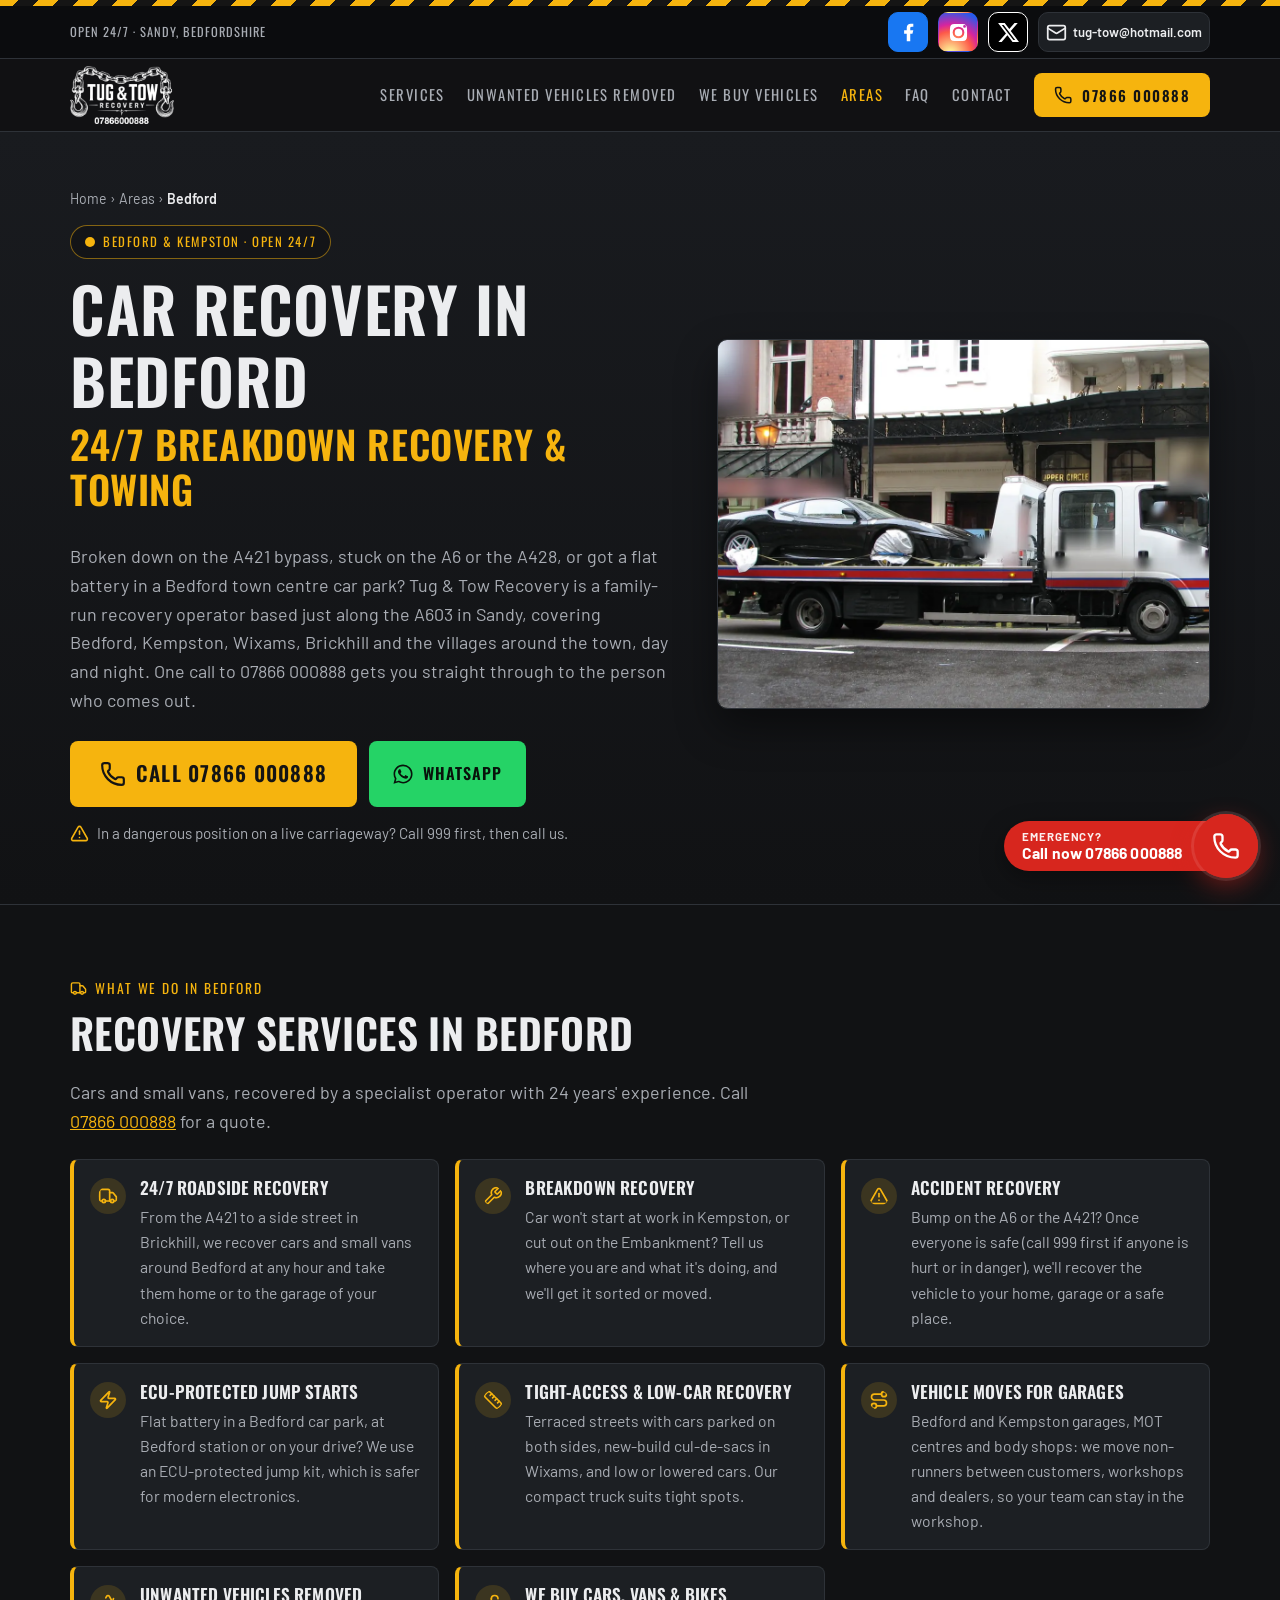
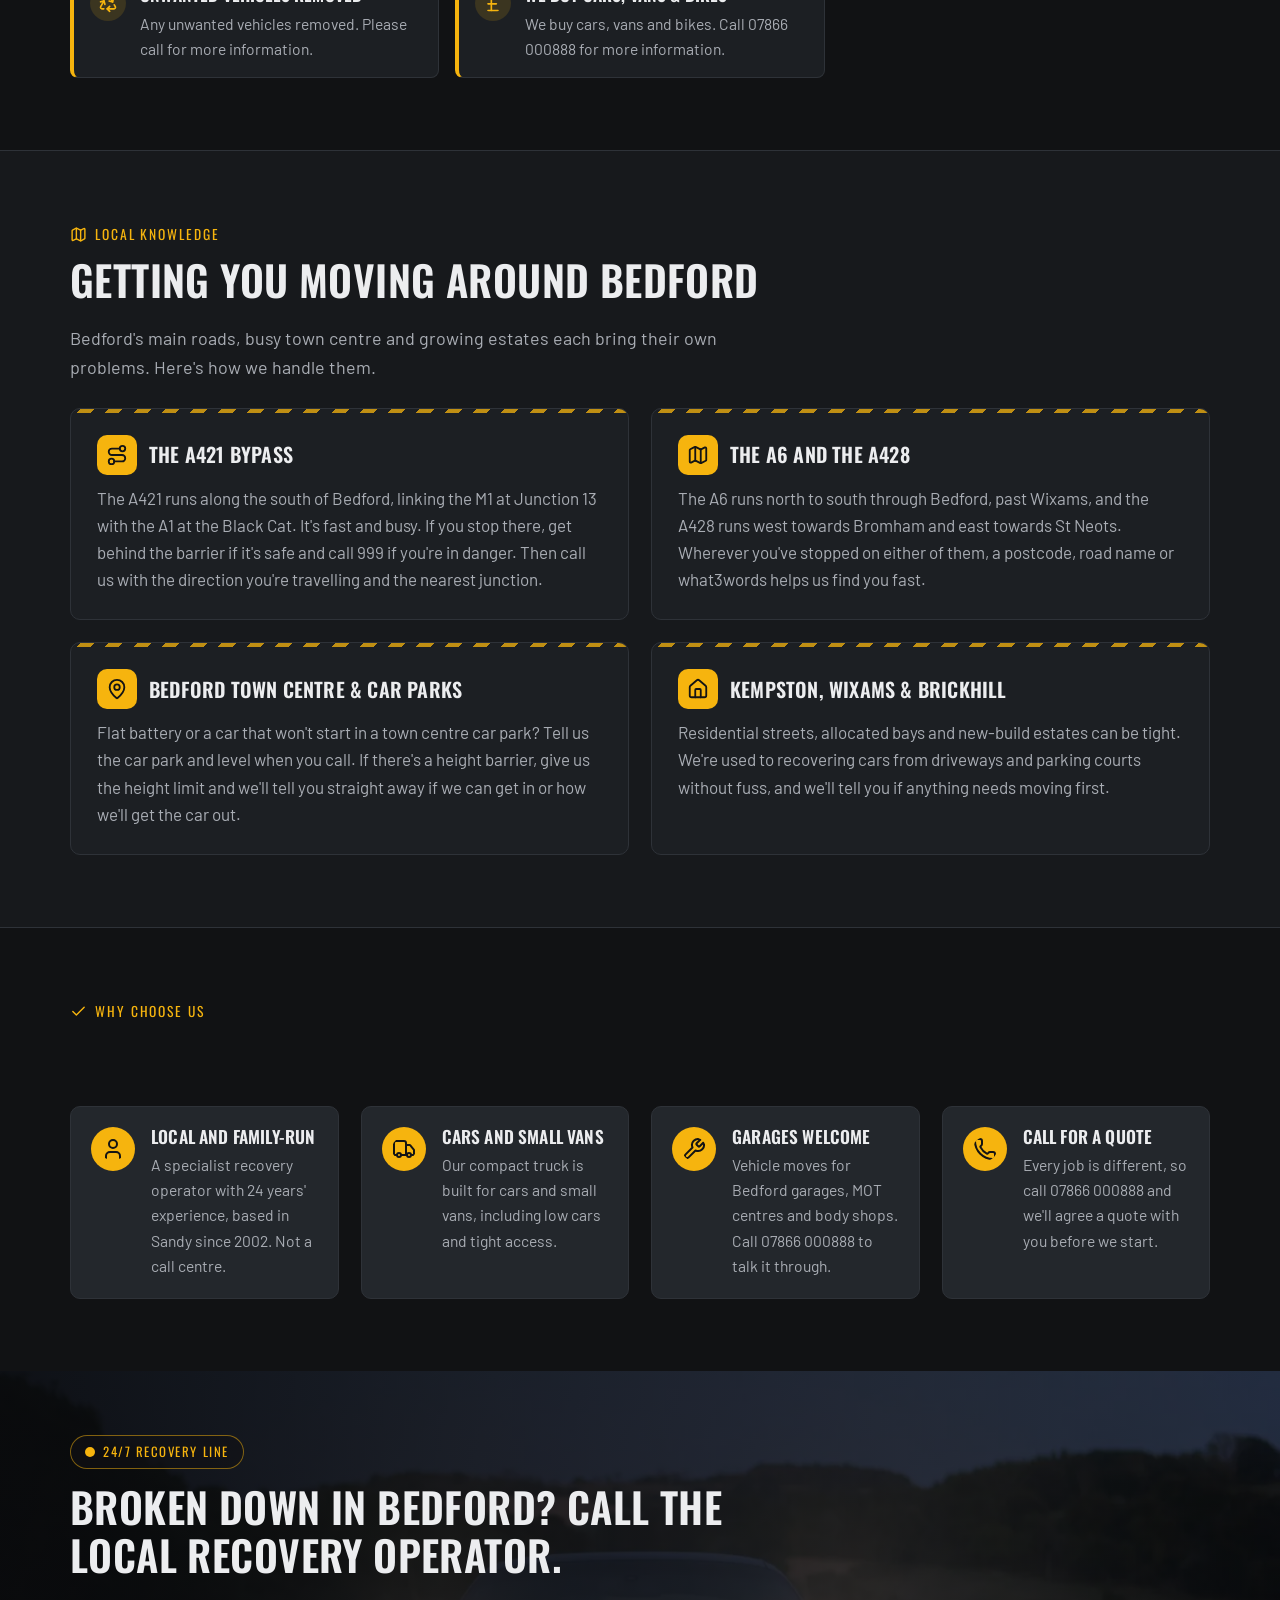
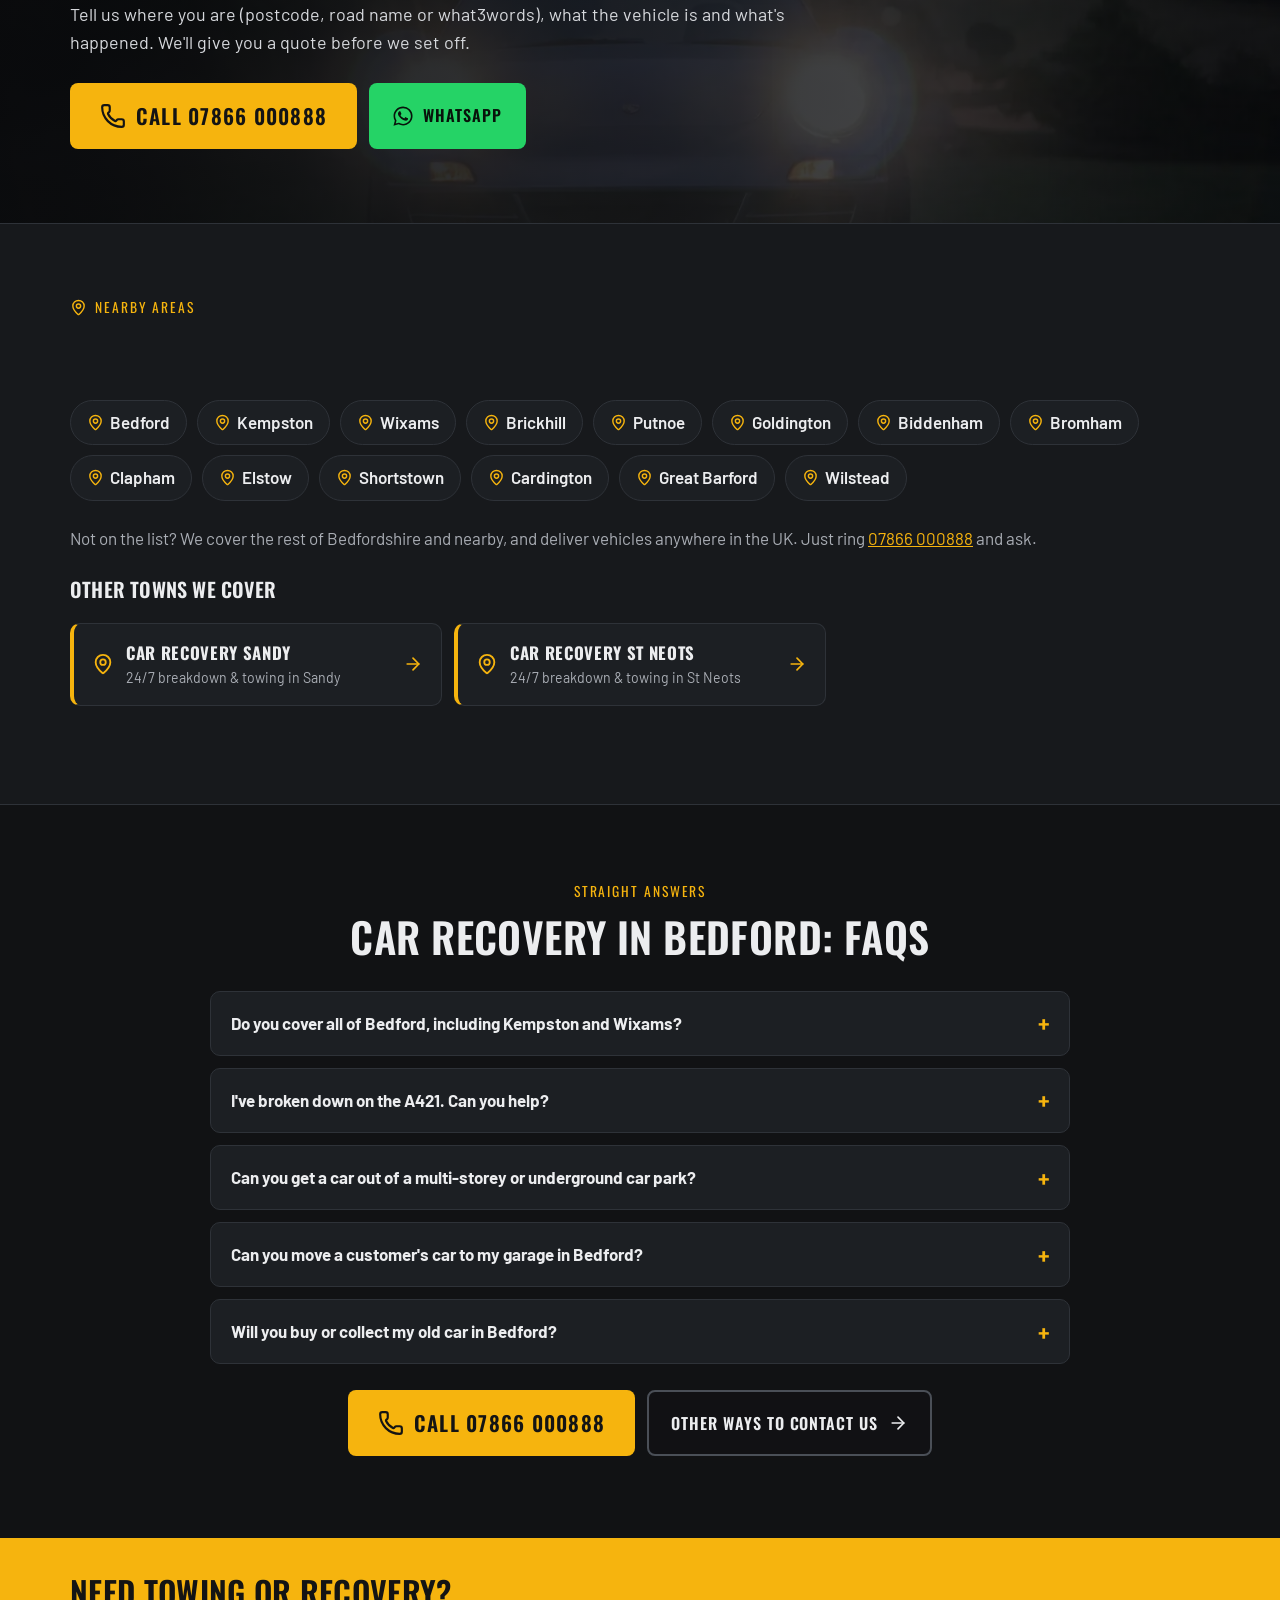
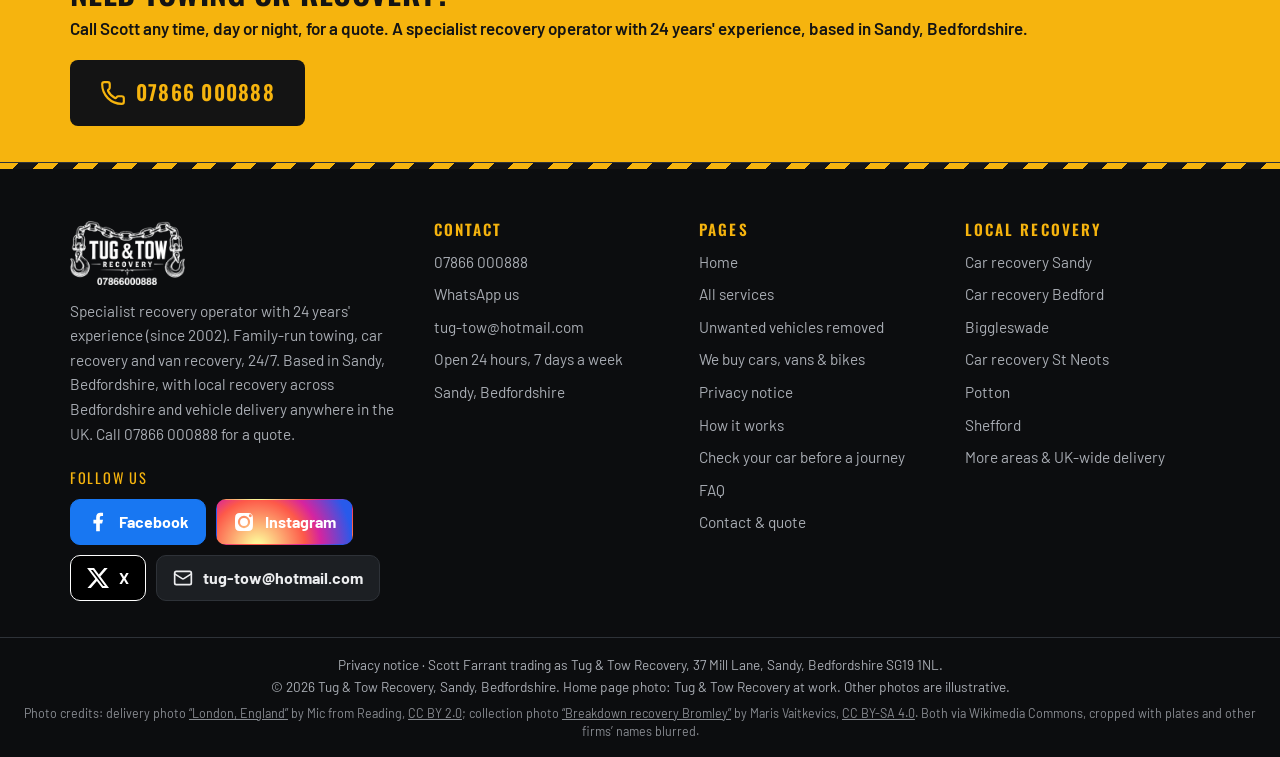
==== commit c0679118: "Remove cash-for-cars and 'any vehicle' wording; new 'We buy cars, vans & bikes' and 'Unwanted vehicl" ====
--- a/car-recovery-bedford.html
+++ b/car-recovery-bedford.html
@@ -118,8 +118,8 @@
   "Vehicle delivery",
   "Overturned vehicle recovery",
   "Off-road recovery",
-  "Free scrap vehicle collection",
-  "Buying used, scrap and classic vehicles"
+  "Unwanted vehicle removal",
+  "Buying cars, vans and bikes"
  ],
  "sameAs": [
   "https://facebook.com/1238711935993019",
@@ -454,18 +454,18 @@
       "@type": "Offer",
       "itemOffered": {
        "@type": "Service",
-       "name": "Free unwanted & scrap vehicle collection",
-       "areaServed": {
-        "@type": "AdministrativeArea",
-        "name": "Bedfordshire"
-       }
-      }
-     },
-     {
-      "@type": "Offer",
-      "itemOffered": {
-       "@type": "Service",
-       "name": "We buy any vehicle",
+       "name": "Unwanted vehicles removed",
+       "areaServed": {
+        "@type": "AdministrativeArea",
+        "name": "Bedfordshire"
+       }
+      }
+     },
+     {
+      "@type": "Offer",
+      "itemOffered": {
+       "@type": "Service",
+       "name": "We buy cars, vans & bikes",
        "areaServed": {
         "@type": "AdministrativeArea",
         "name": "Bedfordshire"
@@ -693,14 +693,14 @@
     "@type": "Offer",
     "itemOffered": {
      "@type": "Service",
-     "name": "Free scrap & failed-MOT collection"
+     "name": "Unwanted vehicles removed"
     }
    },
    {
     "@type": "Offer",
     "itemOffered": {
      "@type": "Service",
-     "name": "We buy any vehicle"
+     "name": "We buy cars, vans & bikes"
     }
    }
   ]
@@ -747,7 +747,7 @@
    "name": "Will you buy or collect my old car in Bedford?",
    "acceptedAnswer": {
     "@type": "Answer",
-    "text": "If it still has some value, call us for an offer and we'll collect it from your home. If it's scrap or has failed its MOT and isn't worth fixing, we'll collect it free of charge."
+    "text": "We buy cars, vans and bikes, and any unwanted vehicles removed. Please call 07866 000888 for more information."
    }
   }
  ]
@@ -778,13 +778,13 @@
 <div class="topbar"><div class="wrap topbar-in"><span class="topbar-note">Open 24/7 · Sandy, Bedfordshire</span><div class="soc-icons soc-icons--top"><a class="b-fb" href="https://facebook.com/1238711935993019" target="_blank" rel="noopener" aria-label="Tug &amp; Tow Recovery on Facebook (opens in a new tab)" title="Facebook"><svg class="icon" viewBox="0 0 24 24" aria-hidden="true" style="fill:currentColor;stroke:none"><path d="M14 13.5h2.5l1-4H14v-2c0-1.03 0-2 2-2h1.5V2.14c-.326-.043-1.557-.14-2.857-.14C11.928 2 10 3.657 10 6.7v2.8H7v4h3V22h4v-8.5z"/></svg></a><a class="b-ig" href="https://www.instagram.com/tugtowrecovery/" target="_blank" rel="noopener" aria-label="Tug &amp; Tow Recovery on Instagram (opens in a new tab)" title="Instagram"><svg class="icon" viewBox="0 0 24 24" aria-hidden="true" style="fill:currentColor;stroke:none"><path d="M12 2.2c3.2 0 3.6 0 4.8.1 3.3.1 4.8 1.7 4.9 4.9.1 1.3.1 1.6.1 4.8s0 3.6-.1 4.8c-.1 3.2-1.7 4.8-4.9 4.9-1.3.1-1.6.1-4.8.1s-3.6 0-4.8-.1c-3.3-.1-4.8-1.7-4.9-4.9C2.2 15.6 2.2 15.2 2.2 12s0-3.6.1-4.8C2.4 3.9 3.9 2.4 7.2 2.3 8.4 2.2 8.8 2.2 12 2.2zm0 3.1a6.7 6.7 0 1 0 0 13.4 6.7 6.7 0 0 0 0-13.4zm0 11a4.3 4.3 0 1 1 0-8.6 4.3 4.3 0 0 1 0 8.6zm6.9-12.8a1.6 1.6 0 1 0 0 3.2 1.6 1.6 0 0 0 0-3.2z"/></svg></a><a class="b-x" href="https://x.com/tugtowrecovery" target="_blank" rel="noopener" aria-label="Tug &amp; Tow Recovery on X (opens in a new tab)" title="X"><svg class="icon" style="fill:currentColor;stroke:none" viewBox="0 0 24 24" aria-hidden="true"><path d="M18.9 1.2h3.7l-8 9.2 9.4 12.4h-7.4l-5.8-7.6-6.6 7.6H.5l8.6-9.8L.1 1.2h7.6l5.2 6.9 6-6.9zm-1.3 19.4h2L6.5 3.3H4.3l13.3 17.3z"/></svg></a><a class="soc-mail" href="mailto:tug-tow@hotmail.com" aria-label="Email tug-tow@hotmail.com" title="Email"><svg class="icon" viewBox="0 0 24 24" aria-hidden="true" focusable="false"><rect width="20" height="16" x="2" y="4" rx="2"/><path d="m22 7-8.97 5.7a1.94 1.94 0 0 1-2.06 0L2 7"/></svg><span>tug-tow@hotmail.com</span></a></div></div></div>
 <div class="wrap header-bar">
  <a class="brand" href="index.html" aria-label="Tug &amp; Tow Recovery – home"><img src="assets/img/logo-white.png" alt="Tug &amp; Tow Recovery" width="560" height="311"></a>
- <nav class="nav" aria-label="Main"><a href="index.html#services">Services</a><a href="free-vehicle-collection.html">Free collection</a><a href="we-buy-any-vehicle.html">We buy vehicles</a><a href="index.html#areas" aria-current="page">Areas</a><a href="index.html#faq">FAQ</a><a href="contact.html">Contact</a><a class="btn btn--call" href="tel:07866000888"><svg class="icon" viewBox="0 0 24 24" aria-hidden="true" focusable="false"><path d="M13.832 16.568a1 1 0 0 0 1.213-.303l.355-.465A2 2 0 0 1 17 15h3a2 2 0 0 1 2 2v3a2 2 0 0 1-2 2A18 18 0 0 1 2 4a2 2 0 0 1 2-2h3a2 2 0 0 1 2 2v3a2 2 0 0 1-.8 1.6l-.468.351a1 1 0 0 0-.292 1.233 14 14 0 0 0 6.392 6.384"/></svg>07866 000888</a></nav>
+ <nav class="nav" aria-label="Main"><a href="index.html#services">Services</a><a href="free-vehicle-collection.html">Unwanted vehicles removed</a><a href="we-buy-any-vehicle.html">We buy vehicles</a><a href="index.html#areas" aria-current="page">Areas</a><a href="index.html#faq">FAQ</a><a href="contact.html">Contact</a><a class="btn btn--call" href="tel:07866000888"><svg class="icon" viewBox="0 0 24 24" aria-hidden="true" focusable="false"><path d="M13.832 16.568a1 1 0 0 0 1.213-.303l.355-.465A2 2 0 0 1 17 15h3a2 2 0 0 1 2 2v3a2 2 0 0 1-2 2A18 18 0 0 1 2 4a2 2 0 0 1 2-2h3a2 2 0 0 1 2 2v3a2 2 0 0 1-.8 1.6l-.468.351a1 1 0 0 0-.292 1.233 14 14 0 0 0 6.392 6.384"/></svg>07866 000888</a></nav>
  <div class="header-mobile">
   <a class="header-call" href="tel:07866000888" aria-label="Call 07866 000888"><svg class="icon" viewBox="0 0 24 24" aria-hidden="true" focusable="false"><path d="M13.832 16.568a1 1 0 0 0 1.213-.303l.355-.465A2 2 0 0 1 17 15h3a2 2 0 0 1 2 2v3a2 2 0 0 1-2 2A18 18 0 0 1 2 4a2 2 0 0 1 2-2h3a2 2 0 0 1 2 2v3a2 2 0 0 1-.8 1.6l-.468.351a1 1 0 0 0-.292 1.233 14 14 0 0 0 6.392 6.384"/></svg>Call</a>
   <button class="menu-btn" type="button" aria-expanded="false" aria-controls="mobile-nav"><svg class="icon" viewBox="0 0 24 24" aria-hidden="true" focusable="false"><path d="M4 5h16"/><path d="M4 12h16"/><path d="M4 19h16"/></svg><span>Menu</span></button>
  </div>
 </div>
-<nav id="mobile-nav" class="mobile-nav" aria-label="Mobile"><a href="index.html">Home</a><a href="services.html">All services</a><a href="free-vehicle-collection.html">Free vehicle collection</a><a href="we-buy-any-vehicle.html">We buy any vehicle</a><a href="index.html#checks">Car checks</a><a href="index.html#areas" aria-current="page">Areas</a><a href="index.html#faq">FAQ</a><a href="contact.html">Contact</a></nav>
+<nav id="mobile-nav" class="mobile-nav" aria-label="Mobile"><a href="index.html">Home</a><a href="services.html">All services</a><a href="free-vehicle-collection.html">Unwanted vehicles removed</a><a href="we-buy-any-vehicle.html">We buy cars, vans &amp; bikes</a><a href="index.html#checks">Car checks</a><a href="index.html#areas" aria-current="page">Areas</a><a href="index.html#faq">FAQ</a><a href="contact.html">Contact</a></nav>
 </header>
 
 <main id="main">
@@ -810,7 +810,7 @@
   <span class="eyebrow"><svg class="icon" viewBox="0 0 24 24" aria-hidden="true" focusable="false"><path d="M14 18V6a2 2 0 0 0-2-2H4a2 2 0 0 0-2 2v11a1 1 0 0 0 1 1h2"/><path d="M15 18H9"/><path d="M19 18h2a1 1 0 0 0 1-1v-3.65a1 1 0 0 0-.22-.624l-3.48-4.35A1 1 0 0 0 17.52 8H14"/><circle cx="17" cy="18" r="2"/><circle cx="7" cy="18" r="2"/></svg>What we do in Bedford</span>
   <h2 id="svc-h">Recovery services in Bedford</h2>
   <p class="lead">Cars and small vans, recovered by a specialist operator with 24 years' experience. Call <a href="tel:07866000888">07866 000888</a> for a quote.</p>
-  <div class="svc-list town-svc"><div class="svc"><svg class="icon svc-ic" viewBox="0 0 24 24" aria-hidden="true" focusable="false"><path d="M14 18V6a2 2 0 0 0-2-2H4a2 2 0 0 0-2 2v11a1 1 0 0 0 1 1h2"/><path d="M15 18H9"/><path d="M19 18h2a1 1 0 0 0 1-1v-3.65a1 1 0 0 0-.22-.624l-3.48-4.35A1 1 0 0 0 17.52 8H14"/><circle cx="17" cy="18" r="2"/><circle cx="7" cy="18" r="2"/></svg><h3>24/7 roadside recovery</h3><p>From the A421 to a side street in Brickhill, we recover cars and small vans around Bedford at any hour and take them home or to the garage of your choice.</p></div><div class="svc"><svg class="icon svc-ic" viewBox="0 0 24 24" aria-hidden="true" focusable="false"><path d="M14.7 6.3a1 1 0 0 0 0 1.4l1.6 1.6a1 1 0 0 0 1.4 0l3.77-3.77a6 6 0 0 1-7.94 7.94l-6.91 6.91a2.12 2.12 0 0 1-3-3l6.91-6.91a6 6 0 0 1 7.94-7.94l-3.76 3.76z"/></svg><h3>Breakdown recovery</h3><p>Car won't start at work in Kempston, or cut out on the Embankment? Tell us where you are and what it's doing, and we'll get it sorted or moved.</p></div><div class="svc"><svg class="icon svc-ic" viewBox="0 0 24 24" aria-hidden="true" focusable="false"><path d="m21.73 18-8-14a2 2 0 0 0-3.48 0l-8 14A2 2 0 0 0 4 21h16a2 2 0 0 0 1.73-3"/><path d="M12 9v4"/><path d="M12 17h.01"/></svg><h3>Accident recovery</h3><p>Bump on the A6 or the A421? Once everyone is safe (call 999 first if anyone is hurt or in danger), we'll recover the vehicle to your home, garage or a safe place.</p></div><div class="svc"><svg class="icon svc-ic" viewBox="0 0 24 24" aria-hidden="true" focusable="false"><path d="M4 14a1 1 0 0 1-.78-1.63l9.9-10.2a.5.5 0 0 1 .86.46l-1.92 6.02A1 1 0 0 0 13 10h7a1 1 0 0 1 .78 1.63l-9.9 10.2a.5.5 0 0 1-.86-.46l1.92-6.02A1 1 0 0 0 11 14z"/></svg><h3>ECU-protected jump starts</h3><p>Flat battery in a Bedford car park, at Bedford station or on your drive? We use an ECU-protected jump kit, which is safer for modern electronics.</p></div><div class="svc"><svg class="icon svc-ic" viewBox="0 0 24 24" aria-hidden="true" focusable="false"><path d="M21.3 15.3a2.4 2.4 0 0 1 0 3.4l-2.6 2.6a2.4 2.4 0 0 1-3.4 0L2.7 8.7a2.41 2.41 0 0 1 0-3.4l2.6-2.6a2.41 2.41 0 0 1 3.4 0Z"/><path d="m14.5 12.5 2-2"/><path d="m11.5 9.5 2-2"/><path d="m8.5 6.5 2-2"/><path d="m17.5 15.5 2-2"/></svg><h3>Tight-access &amp; low-car recovery</h3><p>Terraced streets with cars parked on both sides, new-build cul-de-sacs in Wixams, and low or lowered cars. Our compact truck suits tight spots.</p></div><div class="svc"><svg class="icon svc-ic" viewBox="0 0 24 24" aria-hidden="true" focusable="false"><circle cx="6" cy="19" r="3"/><path d="M9 19h8.5a3.5 3.5 0 0 0 0-7h-11a3.5 3.5 0 0 1 0-7H15"/><circle cx="18" cy="5" r="3"/></svg><h3>Vehicle moves for garages</h3><p>Bedford and Kempston garages, MOT centres and body shops: we move non-runners between customers, workshops and dealers, so your team can stay in the workshop.</p></div><div class="svc"><svg class="icon svc-ic" viewBox="0 0 24 24" aria-hidden="true" focusable="false"><path d="M7 19H4.815a1.83 1.83 0 0 1-1.57-.881 1.785 1.785 0 0 1-.004-1.784L7.196 9.5"/><path d="M11 19h8.203a1.83 1.83 0 0 0 1.556-.89 1.784 1.784 0 0 0 0-1.775l-1.226-2.12"/><path d="m14 16-3 3 3 3"/><path d="M8.293 13.596 7.196 9.5 3.1 10.598"/><path d="m9.344 5.811 1.093-1.892A1.83 1.83 0 0 1 11.985 3a1.784 1.784 0 0 1 1.546.888l3.943 6.843"/><path d="m13.378 9.633 4.096 1.098 1.097-4.096"/></svg><h3>Free scrap &amp; failed-MOT collection</h3><p>Old car or small van taking up space outside the house? We collect unwanted, scrap and failed-MOT vehicles across Bedford free of charge.</p></div><div class="svc"><svg class="icon svc-ic" viewBox="0 0 24 24" aria-hidden="true" focusable="false"><path d="M18 7c0-5.333-8-5.333-8 0"/><path d="M10 7v14"/><path d="M6 21h12"/><path d="M6 13h10"/></svg><h3>We buy any vehicle</h3><p>Selling a car or small van in Bedford? Call 07866 000888 for an offer, and we'll collect it from your home.</p></div></div>
+  <div class="svc-list town-svc"><div class="svc"><svg class="icon svc-ic" viewBox="0 0 24 24" aria-hidden="true" focusable="false"><path d="M14 18V6a2 2 0 0 0-2-2H4a2 2 0 0 0-2 2v11a1 1 0 0 0 1 1h2"/><path d="M15 18H9"/><path d="M19 18h2a1 1 0 0 0 1-1v-3.65a1 1 0 0 0-.22-.624l-3.48-4.35A1 1 0 0 0 17.52 8H14"/><circle cx="17" cy="18" r="2"/><circle cx="7" cy="18" r="2"/></svg><h3>24/7 roadside recovery</h3><p>From the A421 to a side street in Brickhill, we recover cars and small vans around Bedford at any hour and take them home or to the garage of your choice.</p></div><div class="svc"><svg class="icon svc-ic" viewBox="0 0 24 24" aria-hidden="true" focusable="false"><path d="M14.7 6.3a1 1 0 0 0 0 1.4l1.6 1.6a1 1 0 0 0 1.4 0l3.77-3.77a6 6 0 0 1-7.94 7.94l-6.91 6.91a2.12 2.12 0 0 1-3-3l6.91-6.91a6 6 0 0 1 7.94-7.94l-3.76 3.76z"/></svg><h3>Breakdown recovery</h3><p>Car won't start at work in Kempston, or cut out on the Embankment? Tell us where you are and what it's doing, and we'll get it sorted or moved.</p></div><div class="svc"><svg class="icon svc-ic" viewBox="0 0 24 24" aria-hidden="true" focusable="false"><path d="m21.73 18-8-14a2 2 0 0 0-3.48 0l-8 14A2 2 0 0 0 4 21h16a2 2 0 0 0 1.73-3"/><path d="M12 9v4"/><path d="M12 17h.01"/></svg><h3>Accident recovery</h3><p>Bump on the A6 or the A421? Once everyone is safe (call 999 first if anyone is hurt or in danger), we'll recover the vehicle to your home, garage or a safe place.</p></div><div class="svc"><svg class="icon svc-ic" viewBox="0 0 24 24" aria-hidden="true" focusable="false"><path d="M4 14a1 1 0 0 1-.78-1.63l9.9-10.2a.5.5 0 0 1 .86.46l-1.92 6.02A1 1 0 0 0 13 10h7a1 1 0 0 1 .78 1.63l-9.9 10.2a.5.5 0 0 1-.86-.46l1.92-6.02A1 1 0 0 0 11 14z"/></svg><h3>ECU-protected jump starts</h3><p>Flat battery in a Bedford car park, at Bedford station or on your drive? We use an ECU-protected jump kit, which is safer for modern electronics.</p></div><div class="svc"><svg class="icon svc-ic" viewBox="0 0 24 24" aria-hidden="true" focusable="false"><path d="M21.3 15.3a2.4 2.4 0 0 1 0 3.4l-2.6 2.6a2.4 2.4 0 0 1-3.4 0L2.7 8.7a2.41 2.41 0 0 1 0-3.4l2.6-2.6a2.41 2.41 0 0 1 3.4 0Z"/><path d="m14.5 12.5 2-2"/><path d="m11.5 9.5 2-2"/><path d="m8.5 6.5 2-2"/><path d="m17.5 15.5 2-2"/></svg><h3>Tight-access &amp; low-car recovery</h3><p>Terraced streets with cars parked on both sides, new-build cul-de-sacs in Wixams, and low or lowered cars. Our compact truck suits tight spots.</p></div><div class="svc"><svg class="icon svc-ic" viewBox="0 0 24 24" aria-hidden="true" focusable="false"><circle cx="6" cy="19" r="3"/><path d="M9 19h8.5a3.5 3.5 0 0 0 0-7h-11a3.5 3.5 0 0 1 0-7H15"/><circle cx="18" cy="5" r="3"/></svg><h3>Vehicle moves for garages</h3><p>Bedford and Kempston garages, MOT centres and body shops: we move non-runners between customers, workshops and dealers, so your team can stay in the workshop.</p></div><div class="svc"><svg class="icon svc-ic" viewBox="0 0 24 24" aria-hidden="true" focusable="false"><path d="M7 19H4.815a1.83 1.83 0 0 1-1.57-.881 1.785 1.785 0 0 1-.004-1.784L7.196 9.5"/><path d="M11 19h8.203a1.83 1.83 0 0 0 1.556-.89 1.784 1.784 0 0 0 0-1.775l-1.226-2.12"/><path d="m14 16-3 3 3 3"/><path d="M8.293 13.596 7.196 9.5 3.1 10.598"/><path d="m9.344 5.811 1.093-1.892A1.83 1.83 0 0 1 11.985 3a1.784 1.784 0 0 1 1.546.888l3.943 6.843"/><path d="m13.378 9.633 4.096 1.098 1.097-4.096"/></svg><h3>Unwanted vehicles removed</h3><p>Any unwanted vehicles removed. Please call for more information.</p></div><div class="svc"><svg class="icon svc-ic" viewBox="0 0 24 24" aria-hidden="true" focusable="false"><path d="M18 7c0-5.333-8-5.333-8 0"/><path d="M10 7v14"/><path d="M6 21h12"/><path d="M6 13h10"/></svg><h3>We buy cars, vans &amp; bikes</h3><p>We buy cars, vans and bikes. Call 07866 000888 for more information.</p></div></div>
  </div>
 </section>
 
@@ -855,7 +855,7 @@
 <section class="section" id="faq" aria-labelledby="faq-h">
  <div class="wrap">
   <div class="center"><span class="eyebrow">Straight answers</span><h2 id="faq-h">Car recovery in Bedford: FAQs</h2></div>
-  <div class="faq"><details><summary>Do you cover all of Bedford, including Kempston and Wixams?</summary><div class="answer"><p>Yes. We cover Bedford town centre and the areas around it, including Kempston, Wixams, Brickhill, Putnoe, Goldington, Biddenham, Bromham, Clapham, Elstow, Shortstown and Great Barford. We're based in Sandy, just along the A603.</p></div></details><details><summary>I've broken down on the A421. Can you help?</summary><div class="answer"><p>Your safety comes first. If you've stopped on the A421 or another fast dual carriageway, get out on the side away from the traffic, wait behind the barrier if it's safe and <strong>call 999 if you're in danger or in a live lane</strong>. Once you're safe, call us on <a href="tel:07866000888">07866 000888</a> with your direction of travel and nearest junction, and we'll tell you straight away whether we can help.</p></div></details><details><summary>Can you get a car out of a multi-storey or underground car park?</summary><div class="answer"><p>Often, yes. When you call, tell us the car park, which level the car is on and the height limit at the entrance. We'll tell you honestly whether our truck can get in, or how we can get the car out.</p></div></details><details><summary>Can you move a customer's car to my garage in Bedford?</summary><div class="answer"><p>Yes. We move non-runners and other vehicles for garages, MOT centres, body shops and dealers around Bedford and Kempston, from the customer's home to your workshop and back again. Call <a href="tel:07866000888">07866 000888</a> to talk it through.</p></div></details><details><summary>Will you buy or collect my old car in Bedford?</summary><div class="answer"><p>If it still has some value, call us for an offer and we'll collect it from your home. If it's scrap or has failed its MOT and isn't worth fixing, we'll <a href="free-vehicle-collection.html">collect it free of charge</a>.</p></div></details></div>
+  <div class="faq"><details><summary>Do you cover all of Bedford, including Kempston and Wixams?</summary><div class="answer"><p>Yes. We cover Bedford town centre and the areas around it, including Kempston, Wixams, Brickhill, Putnoe, Goldington, Biddenham, Bromham, Clapham, Elstow, Shortstown and Great Barford. We're based in Sandy, just along the A603.</p></div></details><details><summary>I've broken down on the A421. Can you help?</summary><div class="answer"><p>Your safety comes first. If you've stopped on the A421 or another fast dual carriageway, get out on the side away from the traffic, wait behind the barrier if it's safe and <strong>call 999 if you're in danger or in a live lane</strong>. Once you're safe, call us on <a href="tel:07866000888">07866 000888</a> with your direction of travel and nearest junction, and we'll tell you straight away whether we can help.</p></div></details><details><summary>Can you get a car out of a multi-storey or underground car park?</summary><div class="answer"><p>Often, yes. When you call, tell us the car park, which level the car is on and the height limit at the entrance. We'll tell you honestly whether our truck can get in, or how we can get the car out.</p></div></details><details><summary>Can you move a customer's car to my garage in Bedford?</summary><div class="answer"><p>Yes. We move non-runners and other vehicles for garages, MOT centres, body shops and dealers around Bedford and Kempston, from the customer's home to your workshop and back again. Call <a href="tel:07866000888">07866 000888</a> to talk it through.</p></div></details><details><summary>Will you buy or collect my old car in Bedford?</summary><div class="answer"><p>We buy cars, vans and bikes, and <a href="free-vehicle-collection.html">any unwanted vehicles removed</a>. Please call <a href="tel:07866000888">07866 000888</a> for more information.</p></div></details></div>
   <div class="hero-ctas" style="justify-content:center;margin-top:26px"><a class="btn btn--call btn--xl" href="tel:07866000888"><svg class="icon" viewBox="0 0 24 24" aria-hidden="true" focusable="false"><path d="M13.832 16.568a1 1 0 0 0 1.213-.303l.355-.465A2 2 0 0 1 17 15h3a2 2 0 0 1 2 2v3a2 2 0 0 1-2 2A18 18 0 0 1 2 4a2 2 0 0 1 2-2h3a2 2 0 0 1 2 2v3a2 2 0 0 1-.8 1.6l-.468.351a1 1 0 0 0-.292 1.233 14 14 0 0 0 6.392 6.384"/></svg>Call 07866 000888</a><a class="btn btn--ghost" href="contact.html">Other ways to contact us <svg class="icon" viewBox="0 0 24 24" aria-hidden="true" focusable="false"><path d="M5 12h14"/><path d="m12 5 7 7-7 7"/></svg></a></div>
  </div>
 </section>
@@ -889,8 +889,9 @@
    <ul>
     <li><a href="index.html">Home</a></li>
     <li><a href="services.html">All services</a></li>
-    <li><a href="free-vehicle-collection.html">Free unwanted &amp; scrap vehicle collection</a></li>
-    <li><a href="we-buy-any-vehicle.html">We buy any vehicle</a></li>
+    <li><a href="free-vehicle-collection.html">Unwanted vehicles removed</a></li>
+    <li><a href="we-buy-any-vehicle.html">We buy cars, vans &amp; bikes</a></li>
+    <li><a href="privacy.html">Privacy notice</a></li>
     <li><a href="index.html#how">How it works</a></li>
         <li><a href="index.html#checks">Check your car before a journey</a></li>
     <li><a href="index.html#faq">FAQ</a></li>
@@ -902,7 +903,7 @@
    <ul><li><a href="car-recovery-sandy.html">Car recovery Sandy</a></li><li><a href="car-recovery-bedford.html">Car recovery Bedford</a></li><li>Biggleswade</li><li><a href="car-recovery-st-neots.html">Car recovery St Neots</a></li><li>Potton</li><li>Shefford</li><li><a href="index.html#areas">More areas &amp; UK-wide delivery</a></li></ul>
   </div>
  </div>
- <div class="footer-bottom">© <span id="year">2026</span> Tug &amp; Tow Recovery, Sandy, Bedfordshire. Home page photo: Tug &amp; Tow Recovery at work. Other photos are illustrative.<br><span class="photo-credits">Photo credits: delivery photo <a href="https://commons.wikimedia.org/wiki/File:London,_England_(4131733186).jpg" target="_blank" rel="noopener">“London, England”</a> by Mic from Reading, <a href="https://creativecommons.org/licenses/by/2.0/" target="_blank" rel="noopener">CC BY 2.0</a>; collection photo <a href="https://commons.wikimedia.org/wiki/File:Breakdown_recovery_Bromley.jpg" target="_blank" rel="noopener">“Breakdown recovery Bromley”</a> by Maris Vaitkevics, <a href="https://creativecommons.org/licenses/by-sa/4.0/" target="_blank" rel="noopener">CC BY-SA 4.0</a>. Both via Wikimedia Commons, cropped with plates and other firms’ names blurred.</span></div>
+ <div class="footer-bottom"><a href="privacy.html">Privacy notice</a> · Scott Farrant trading as Tug &amp; Tow Recovery, 37 Mill Lane, Sandy, Bedfordshire SG19 1NL.<br>© <span id="year">2026</span> Tug &amp; Tow Recovery, Sandy, Bedfordshire. Home page photo: Tug &amp; Tow Recovery at work. Other photos are illustrative.<br><span class="photo-credits">Photo credits: delivery photo <a href="https://commons.wikimedia.org/wiki/File:London,_England_(4131733186).jpg" target="_blank" rel="noopener">“London, England”</a> by Mic from Reading, <a href="https://creativecommons.org/licenses/by/2.0/" target="_blank" rel="noopener">CC BY 2.0</a>; collection photo <a href="https://commons.wikimedia.org/wiki/File:Breakdown_recovery_Bromley.jpg" target="_blank" rel="noopener">“Breakdown recovery Bromley”</a> by Maris Vaitkevics, <a href="https://creativecommons.org/licenses/by-sa/4.0/" target="_blank" rel="noopener">CC BY-SA 4.0</a>. Both via Wikimedia Commons, cropped with plates and other firms’ names blurred.</span></div>
 </footer>
 <a class="sos-fab" href="tel:07866000888" aria-label="Emergency? Call now on 07866 000888">
  <span class="sos-label"><small>Emergency?</small>Call now 07866 000888</span>
--- a/assets/css/style.css
+++ b/assets/css/style.css
@@ -445,3 +445,15 @@
 .town-link small{display:block;color:var(--muted);font-size:.88rem}
 .town-link:hover{border-color:var(--amber);transform:translateY(-2px)}
 .town-band{padding:64px 0}
+
+/* privacy page */
+.legal{max-width:820px}
+.legal h2{font-size:clamp(1.4rem,3vw,2rem);margin-top:1.6em;color:var(--text)}
+.legal h3{margin-top:1.4em;color:var(--amber)}
+.legal p,.legal li{color:#d5d7db}
+.legal ul{padding-left:1.2em}
+.legal li{margin:.25em 0}
+.table-scroll{overflow-x:auto;margin:1em 0}
+.legal-table{border-collapse:collapse;width:100%;background:var(--card);border:1px solid var(--line);border-radius:var(--radius)}
+.legal-table th,.legal-table td{padding:10px 14px;border-bottom:1px solid var(--line);text-align:left;vertical-align:top}
+.legal-table th{font-family:var(--font-head);text-transform:uppercase;letter-spacing:.06em;font-size:.9rem;color:var(--amber)}
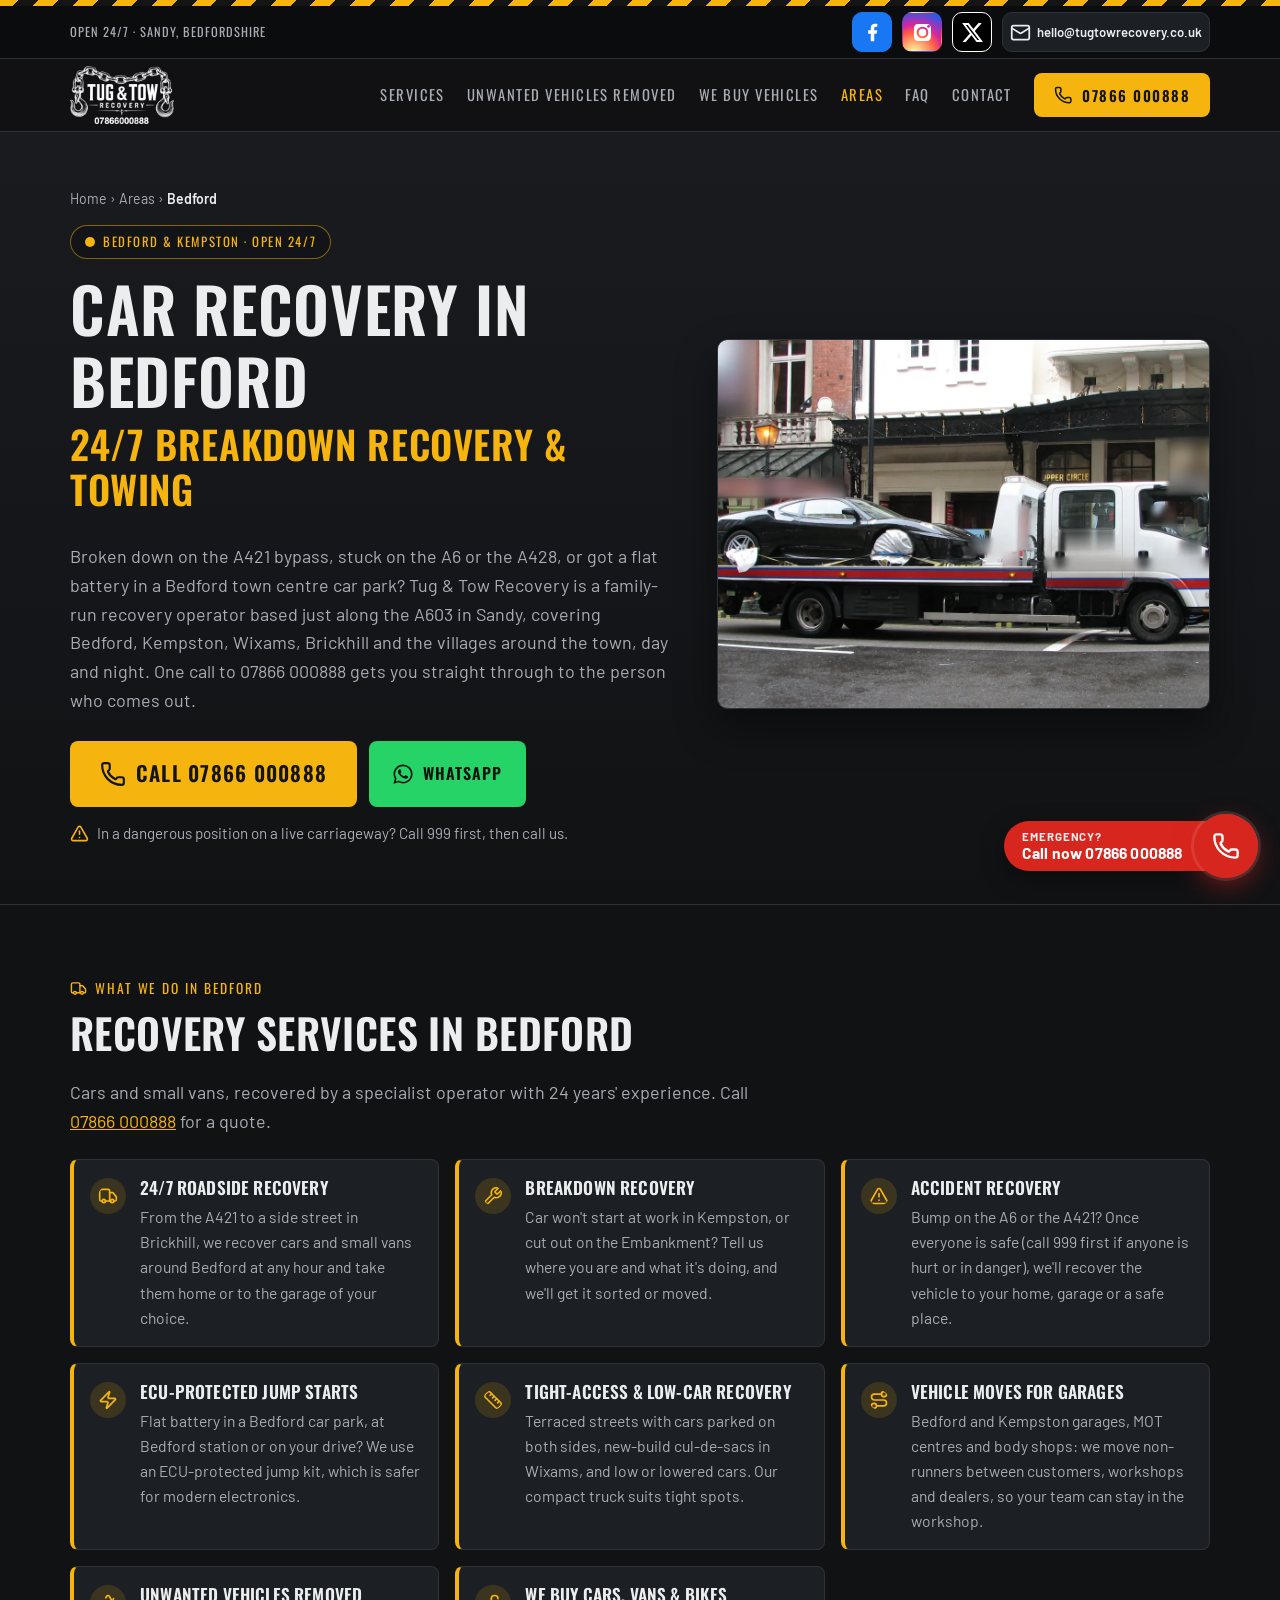
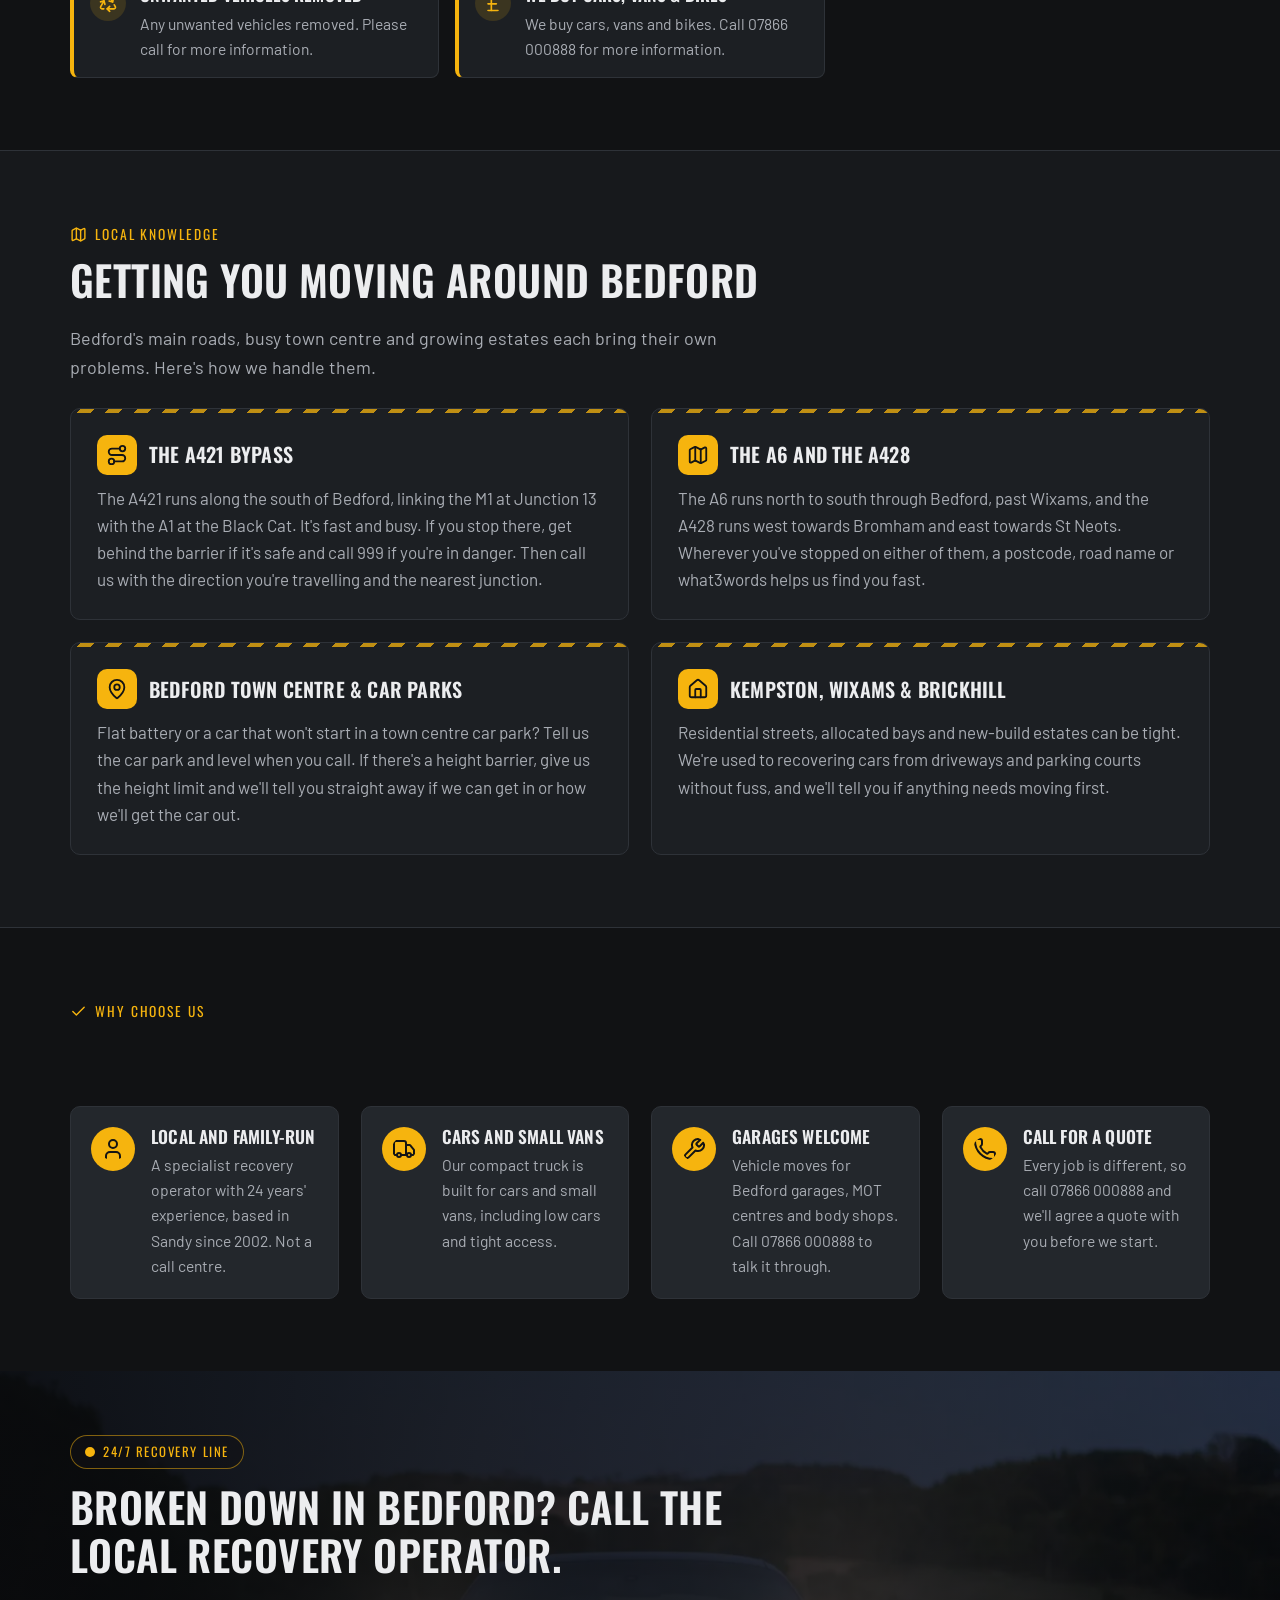
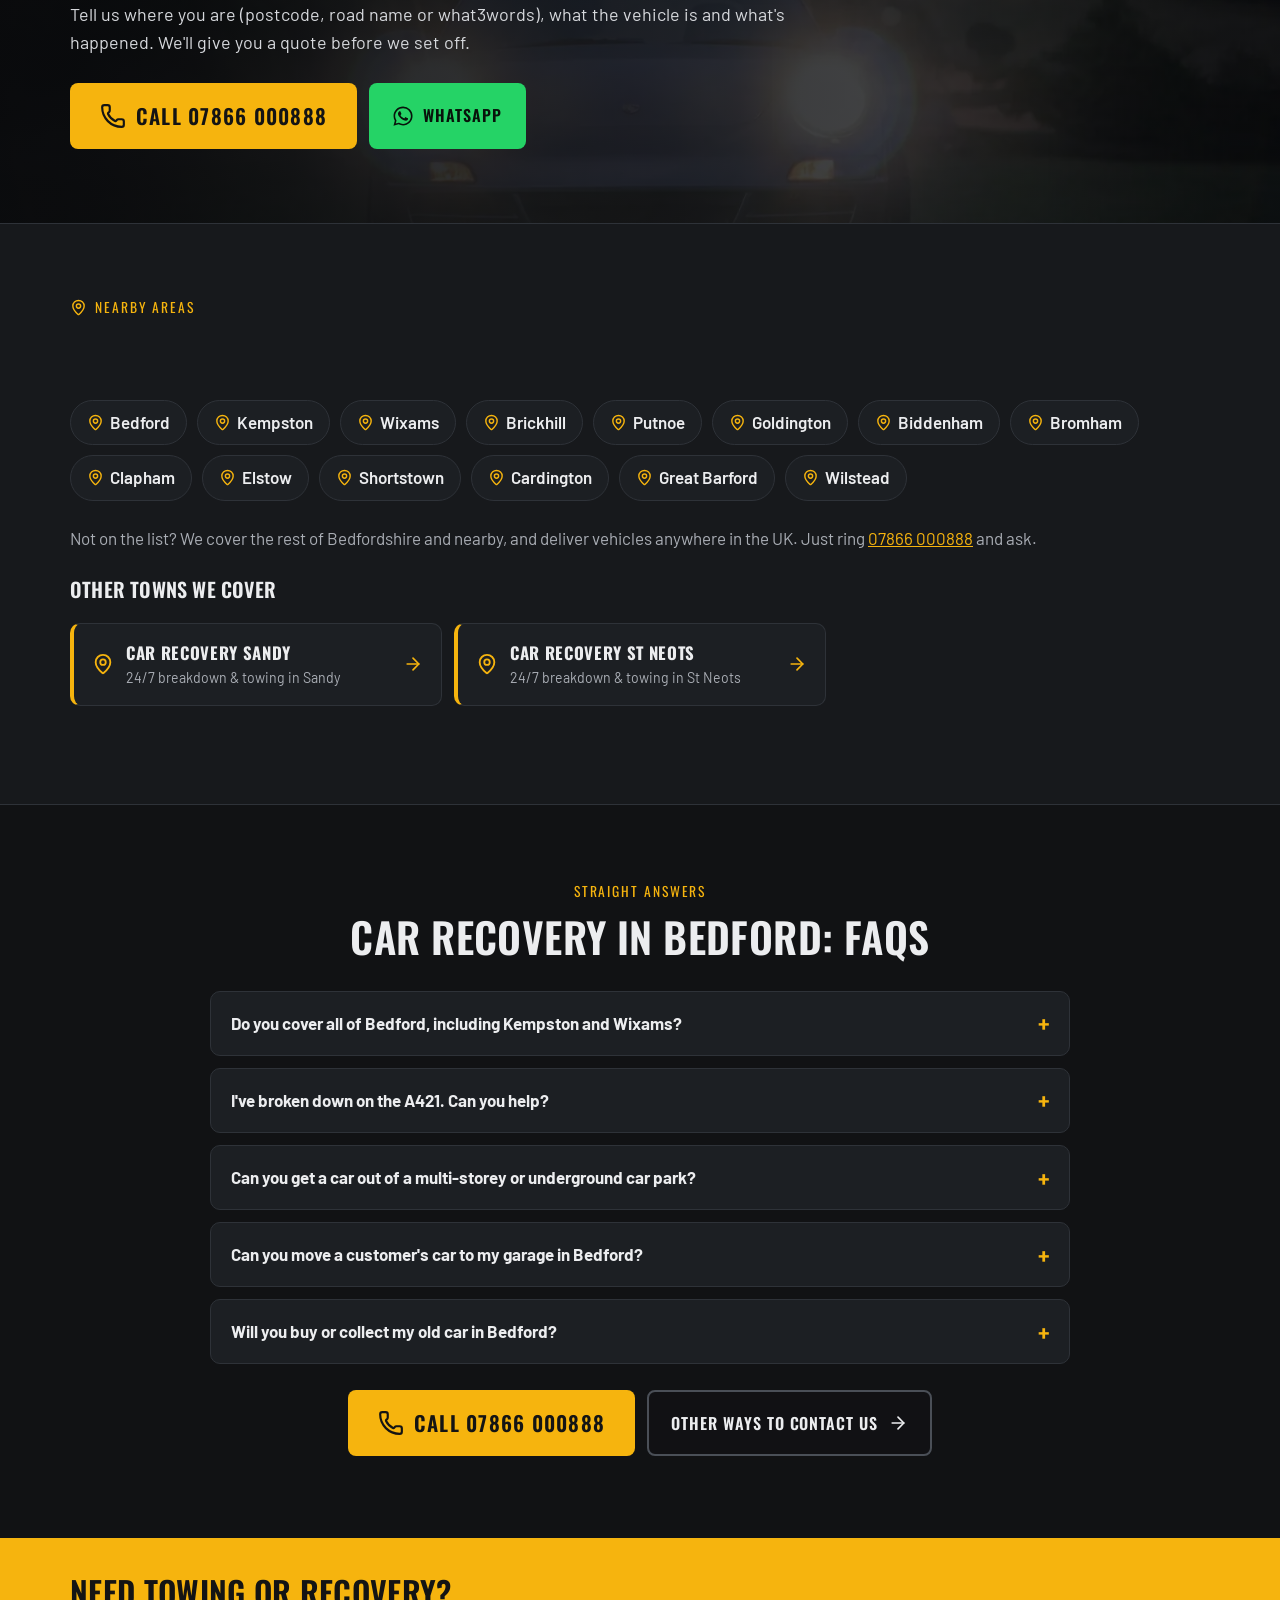
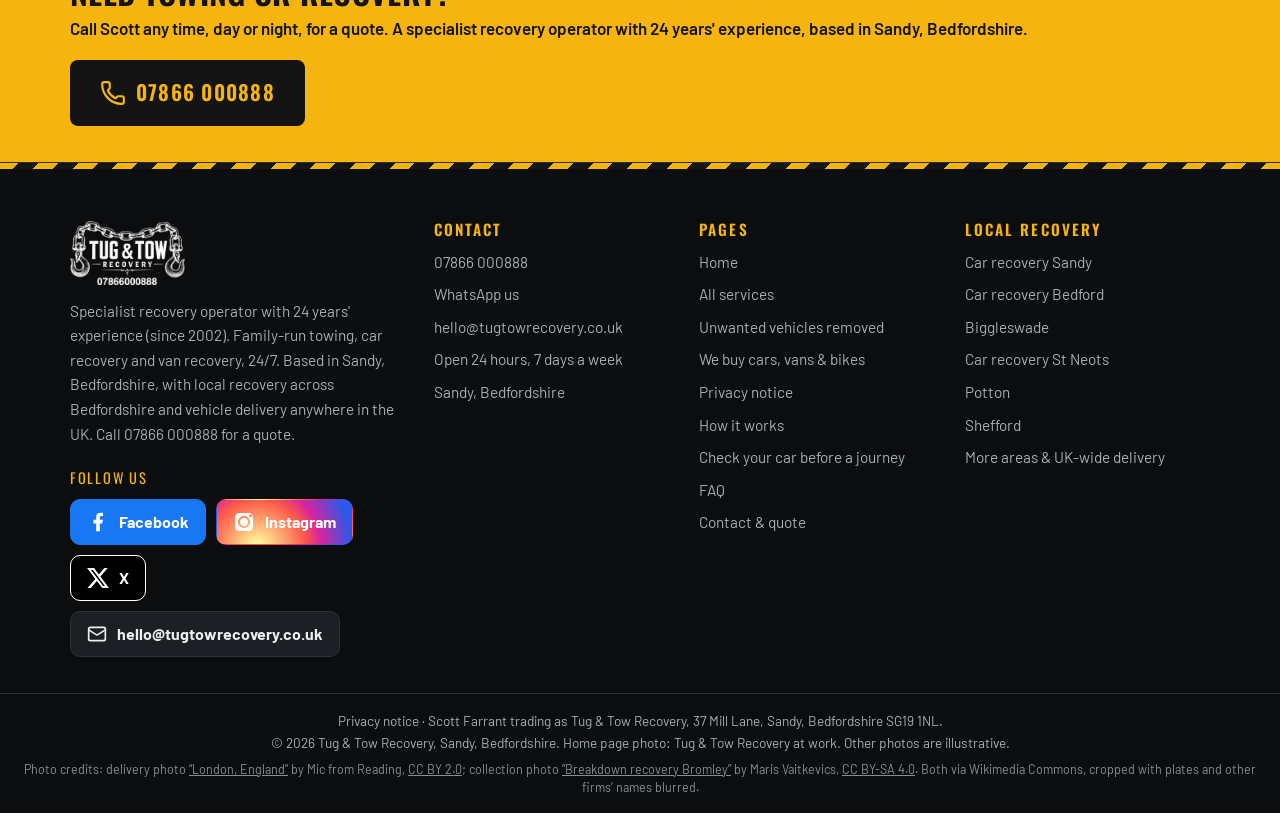
==== commit 0f757cba: "Contact email now hello@tugtowrecovery.co.uk (Porkbun forward); privacy providers updated" ====
--- a/car-recovery-bedford.html
+++ b/car-recovery-bedford.html
@@ -39,7 +39,7 @@
  "foundingDate": "2002",
  "url": "https://tugtowrecovery.co.uk/",
  "telephone": "+44 7866 000888",
- "email": "tug-tow@hotmail.com",
+ "email": "hello@tugtowrecovery.co.uk",
  "logo": "https://tugtowrecovery.co.uk/assets/img/logo-white.png",
  "image": "https://tugtowrecovery.co.uk/assets/og-image.jpg",
  "address": {
@@ -528,7 +528,7 @@
  "name": "Tug & Tow Recovery",
  "url": "https://tugtowrecovery.co.uk/",
  "telephone": "+44 7866 000888",
- "email": "tug-tow@hotmail.com",
+ "email": "hello@tugtowrecovery.co.uk",
  "image": "https://tugtowrecovery.co.uk/assets/og-image.jpg",
  "address": {
   "@type": "PostalAddress",
@@ -775,7 +775,7 @@
 <a class="skip" href="#main">Skip to content</a>
 <header class="site-header">
 <div class="hazard" aria-hidden="true"></div>
-<div class="topbar"><div class="wrap topbar-in"><span class="topbar-note">Open 24/7 · Sandy, Bedfordshire</span><div class="soc-icons soc-icons--top"><a class="b-fb" href="https://facebook.com/1238711935993019" target="_blank" rel="noopener" aria-label="Tug &amp; Tow Recovery on Facebook (opens in a new tab)" title="Facebook"><svg class="icon" viewBox="0 0 24 24" aria-hidden="true" style="fill:currentColor;stroke:none"><path d="M14 13.5h2.5l1-4H14v-2c0-1.03 0-2 2-2h1.5V2.14c-.326-.043-1.557-.14-2.857-.14C11.928 2 10 3.657 10 6.7v2.8H7v4h3V22h4v-8.5z"/></svg></a><a class="b-ig" href="https://www.instagram.com/tugtowrecovery/" target="_blank" rel="noopener" aria-label="Tug &amp; Tow Recovery on Instagram (opens in a new tab)" title="Instagram"><svg class="icon" viewBox="0 0 24 24" aria-hidden="true" style="fill:currentColor;stroke:none"><path d="M12 2.2c3.2 0 3.6 0 4.8.1 3.3.1 4.8 1.7 4.9 4.9.1 1.3.1 1.6.1 4.8s0 3.6-.1 4.8c-.1 3.2-1.7 4.8-4.9 4.9-1.3.1-1.6.1-4.8.1s-3.6 0-4.8-.1c-3.3-.1-4.8-1.7-4.9-4.9C2.2 15.6 2.2 15.2 2.2 12s0-3.6.1-4.8C2.4 3.9 3.9 2.4 7.2 2.3 8.4 2.2 8.8 2.2 12 2.2zm0 3.1a6.7 6.7 0 1 0 0 13.4 6.7 6.7 0 0 0 0-13.4zm0 11a4.3 4.3 0 1 1 0-8.6 4.3 4.3 0 0 1 0 8.6zm6.9-12.8a1.6 1.6 0 1 0 0 3.2 1.6 1.6 0 0 0 0-3.2z"/></svg></a><a class="b-x" href="https://x.com/tugtowrecovery" target="_blank" rel="noopener" aria-label="Tug &amp; Tow Recovery on X (opens in a new tab)" title="X"><svg class="icon" style="fill:currentColor;stroke:none" viewBox="0 0 24 24" aria-hidden="true"><path d="M18.9 1.2h3.7l-8 9.2 9.4 12.4h-7.4l-5.8-7.6-6.6 7.6H.5l8.6-9.8L.1 1.2h7.6l5.2 6.9 6-6.9zm-1.3 19.4h2L6.5 3.3H4.3l13.3 17.3z"/></svg></a><a class="soc-mail" href="mailto:tug-tow@hotmail.com" aria-label="Email tug-tow@hotmail.com" title="Email"><svg class="icon" viewBox="0 0 24 24" aria-hidden="true" focusable="false"><rect width="20" height="16" x="2" y="4" rx="2"/><path d="m22 7-8.97 5.7a1.94 1.94 0 0 1-2.06 0L2 7"/></svg><span>tug-tow@hotmail.com</span></a></div></div></div>
+<div class="topbar"><div class="wrap topbar-in"><span class="topbar-note">Open 24/7 · Sandy, Bedfordshire</span><div class="soc-icons soc-icons--top"><a class="b-fb" href="https://facebook.com/1238711935993019" target="_blank" rel="noopener" aria-label="Tug &amp; Tow Recovery on Facebook (opens in a new tab)" title="Facebook"><svg class="icon" viewBox="0 0 24 24" aria-hidden="true" style="fill:currentColor;stroke:none"><path d="M14 13.5h2.5l1-4H14v-2c0-1.03 0-2 2-2h1.5V2.14c-.326-.043-1.557-.14-2.857-.14C11.928 2 10 3.657 10 6.7v2.8H7v4h3V22h4v-8.5z"/></svg></a><a class="b-ig" href="https://www.instagram.com/tugtowrecovery/" target="_blank" rel="noopener" aria-label="Tug &amp; Tow Recovery on Instagram (opens in a new tab)" title="Instagram"><svg class="icon" viewBox="0 0 24 24" aria-hidden="true" style="fill:currentColor;stroke:none"><path d="M12 2.2c3.2 0 3.6 0 4.8.1 3.3.1 4.8 1.7 4.9 4.9.1 1.3.1 1.6.1 4.8s0 3.6-.1 4.8c-.1 3.2-1.7 4.8-4.9 4.9-1.3.1-1.6.1-4.8.1s-3.6 0-4.8-.1c-3.3-.1-4.8-1.7-4.9-4.9C2.2 15.6 2.2 15.2 2.2 12s0-3.6.1-4.8C2.4 3.9 3.9 2.4 7.2 2.3 8.4 2.2 8.8 2.2 12 2.2zm0 3.1a6.7 6.7 0 1 0 0 13.4 6.7 6.7 0 0 0 0-13.4zm0 11a4.3 4.3 0 1 1 0-8.6 4.3 4.3 0 0 1 0 8.6zm6.9-12.8a1.6 1.6 0 1 0 0 3.2 1.6 1.6 0 0 0 0-3.2z"/></svg></a><a class="b-x" href="https://x.com/tugtowrecovery" target="_blank" rel="noopener" aria-label="Tug &amp; Tow Recovery on X (opens in a new tab)" title="X"><svg class="icon" style="fill:currentColor;stroke:none" viewBox="0 0 24 24" aria-hidden="true"><path d="M18.9 1.2h3.7l-8 9.2 9.4 12.4h-7.4l-5.8-7.6-6.6 7.6H.5l8.6-9.8L.1 1.2h7.6l5.2 6.9 6-6.9zm-1.3 19.4h2L6.5 3.3H4.3l13.3 17.3z"/></svg></a><a class="soc-mail" href="mailto:hello@tugtowrecovery.co.uk" aria-label="Email hello@tugtowrecovery.co.uk" title="Email"><svg class="icon" viewBox="0 0 24 24" aria-hidden="true" focusable="false"><rect width="20" height="16" x="2" y="4" rx="2"/><path d="m22 7-8.97 5.7a1.94 1.94 0 0 1-2.06 0L2 7"/></svg><span>hello@tugtowrecovery.co.uk</span></a></div></div></div>
 <div class="wrap header-bar">
  <a class="brand" href="index.html" aria-label="Tug &amp; Tow Recovery – home"><img src="assets/img/logo-white.png" alt="Tug &amp; Tow Recovery" width="560" height="311"></a>
  <nav class="nav" aria-label="Main"><a href="index.html#services">Services</a><a href="free-vehicle-collection.html">Unwanted vehicles removed</a><a href="we-buy-any-vehicle.html">We buy vehicles</a><a href="index.html#areas" aria-current="page">Areas</a><a href="index.html#faq">FAQ</a><a href="contact.html">Contact</a><a class="btn btn--call" href="tel:07866000888"><svg class="icon" viewBox="0 0 24 24" aria-hidden="true" focusable="false"><path d="M13.832 16.568a1 1 0 0 0 1.213-.303l.355-.465A2 2 0 0 1 17 15h3a2 2 0 0 1 2 2v3a2 2 0 0 1-2 2A18 18 0 0 1 2 4a2 2 0 0 1 2-2h3a2 2 0 0 1 2 2v3a2 2 0 0 1-.8 1.6l-.468.351a1 1 0 0 0-.292 1.233 14 14 0 0 0 6.392 6.384"/></svg>07866 000888</a></nav>
@@ -872,14 +872,14 @@
   <div>
    <img class="logo" src="assets/img/logo-white.png" alt="Tug &amp; Tow Recovery" width="560" height="311" loading="lazy">
    <p>Specialist recovery operator with 24 years' experience (since 2002). Family-run towing, car recovery and van recovery, 24/7. Based in Sandy, Bedfordshire, with local recovery across Bedfordshire and vehicle delivery anywhere in the UK. Call <a href="tel:07866000888">07866 000888</a> for a quote.</p>
-   <div class="follow follow--footer"><p class="follow-title">Follow us</p><div class="follow-btns"><a class="b-fb" href="https://facebook.com/1238711935993019" target="_blank" rel="noopener" aria-label="Follow Tug &amp; Tow Recovery on Facebook (opens in a new tab)"><svg class="icon" viewBox="0 0 24 24" aria-hidden="true" style="fill:currentColor;stroke:none"><path d="M14 13.5h2.5l1-4H14v-2c0-1.03 0-2 2-2h1.5V2.14c-.326-.043-1.557-.14-2.857-.14C11.928 2 10 3.657 10 6.7v2.8H7v4h3V22h4v-8.5z"/></svg><span>Facebook</span></a><a class="b-ig" href="https://www.instagram.com/tugtowrecovery/" target="_blank" rel="noopener" aria-label="Follow @tugtowrecovery on Instagram (opens in a new tab)"><svg class="icon" viewBox="0 0 24 24" aria-hidden="true" style="fill:currentColor;stroke:none"><path d="M12 2.2c3.2 0 3.6 0 4.8.1 3.3.1 4.8 1.7 4.9 4.9.1 1.3.1 1.6.1 4.8s0 3.6-.1 4.8c-.1 3.2-1.7 4.8-4.9 4.9-1.3.1-1.6.1-4.8.1s-3.6 0-4.8-.1c-3.3-.1-4.8-1.7-4.9-4.9C2.2 15.6 2.2 15.2 2.2 12s0-3.6.1-4.8C2.4 3.9 3.9 2.4 7.2 2.3 8.4 2.2 8.8 2.2 12 2.2zm0 3.1a6.7 6.7 0 1 0 0 13.4 6.7 6.7 0 0 0 0-13.4zm0 11a4.3 4.3 0 1 1 0-8.6 4.3 4.3 0 0 1 0 8.6zm6.9-12.8a1.6 1.6 0 1 0 0 3.2 1.6 1.6 0 0 0 0-3.2z"/></svg><span>Instagram</span></a><a class="b-x" href="https://x.com/tugtowrecovery" target="_blank" rel="noopener" aria-label="Follow @tugtowrecovery on X (opens in a new tab)"><svg class="icon" style="fill:currentColor;stroke:none" viewBox="0 0 24 24" aria-hidden="true"><path d="M18.9 1.2h3.7l-8 9.2 9.4 12.4h-7.4l-5.8-7.6-6.6 7.6H.5l8.6-9.8L.1 1.2h7.6l5.2 6.9 6-6.9zm-1.3 19.4h2L6.5 3.3H4.3l13.3 17.3z"/></svg><span>X</span></a><a class="b-mail" href="mailto:tug-tow@hotmail.com" aria-label="Email tug-tow@hotmail.com"><svg class="icon" viewBox="0 0 24 24" aria-hidden="true" focusable="false"><rect width="20" height="16" x="2" y="4" rx="2"/><path d="m22 7-8.97 5.7a1.94 1.94 0 0 1-2.06 0L2 7"/></svg><span>tug-tow@hotmail.com</span></a></div></div>
+   <div class="follow follow--footer"><p class="follow-title">Follow us</p><div class="follow-btns"><a class="b-fb" href="https://facebook.com/1238711935993019" target="_blank" rel="noopener" aria-label="Follow Tug &amp; Tow Recovery on Facebook (opens in a new tab)"><svg class="icon" viewBox="0 0 24 24" aria-hidden="true" style="fill:currentColor;stroke:none"><path d="M14 13.5h2.5l1-4H14v-2c0-1.03 0-2 2-2h1.5V2.14c-.326-.043-1.557-.14-2.857-.14C11.928 2 10 3.657 10 6.7v2.8H7v4h3V22h4v-8.5z"/></svg><span>Facebook</span></a><a class="b-ig" href="https://www.instagram.com/tugtowrecovery/" target="_blank" rel="noopener" aria-label="Follow @tugtowrecovery on Instagram (opens in a new tab)"><svg class="icon" viewBox="0 0 24 24" aria-hidden="true" style="fill:currentColor;stroke:none"><path d="M12 2.2c3.2 0 3.6 0 4.8.1 3.3.1 4.8 1.7 4.9 4.9.1 1.3.1 1.6.1 4.8s0 3.6-.1 4.8c-.1 3.2-1.7 4.8-4.9 4.9-1.3.1-1.6.1-4.8.1s-3.6 0-4.8-.1c-3.3-.1-4.8-1.7-4.9-4.9C2.2 15.6 2.2 15.2 2.2 12s0-3.6.1-4.8C2.4 3.9 3.9 2.4 7.2 2.3 8.4 2.2 8.8 2.2 12 2.2zm0 3.1a6.7 6.7 0 1 0 0 13.4 6.7 6.7 0 0 0 0-13.4zm0 11a4.3 4.3 0 1 1 0-8.6 4.3 4.3 0 0 1 0 8.6zm6.9-12.8a1.6 1.6 0 1 0 0 3.2 1.6 1.6 0 0 0 0-3.2z"/></svg><span>Instagram</span></a><a class="b-x" href="https://x.com/tugtowrecovery" target="_blank" rel="noopener" aria-label="Follow @tugtowrecovery on X (opens in a new tab)"><svg class="icon" style="fill:currentColor;stroke:none" viewBox="0 0 24 24" aria-hidden="true"><path d="M18.9 1.2h3.7l-8 9.2 9.4 12.4h-7.4l-5.8-7.6-6.6 7.6H.5l8.6-9.8L.1 1.2h7.6l5.2 6.9 6-6.9zm-1.3 19.4h2L6.5 3.3H4.3l13.3 17.3z"/></svg><span>X</span></a><a class="b-mail" href="mailto:hello@tugtowrecovery.co.uk" aria-label="Email hello@tugtowrecovery.co.uk"><svg class="icon" viewBox="0 0 24 24" aria-hidden="true" focusable="false"><rect width="20" height="16" x="2" y="4" rx="2"/><path d="m22 7-8.97 5.7a1.94 1.94 0 0 1-2.06 0L2 7"/></svg><span>hello@tugtowrecovery.co.uk</span></a></div></div>
   </div>
   <div>
    <h3>Contact</h3>
    <ul>
     <li><a href="tel:07866000888">07866 000888</a></li>
     <li><a href="https://wa.me/447866000888" rel="noopener" target="_blank">WhatsApp us</a></li>
-    <li><a href="mailto:tug-tow@hotmail.com">tug-tow@hotmail.com</a></li>
+    <li><a href="mailto:hello@tugtowrecovery.co.uk">hello@tugtowrecovery.co.uk</a></li>
     <li>Open 24 hours, 7 days a week</li>
     <li>Sandy, Bedfordshire</li>
    </ul>
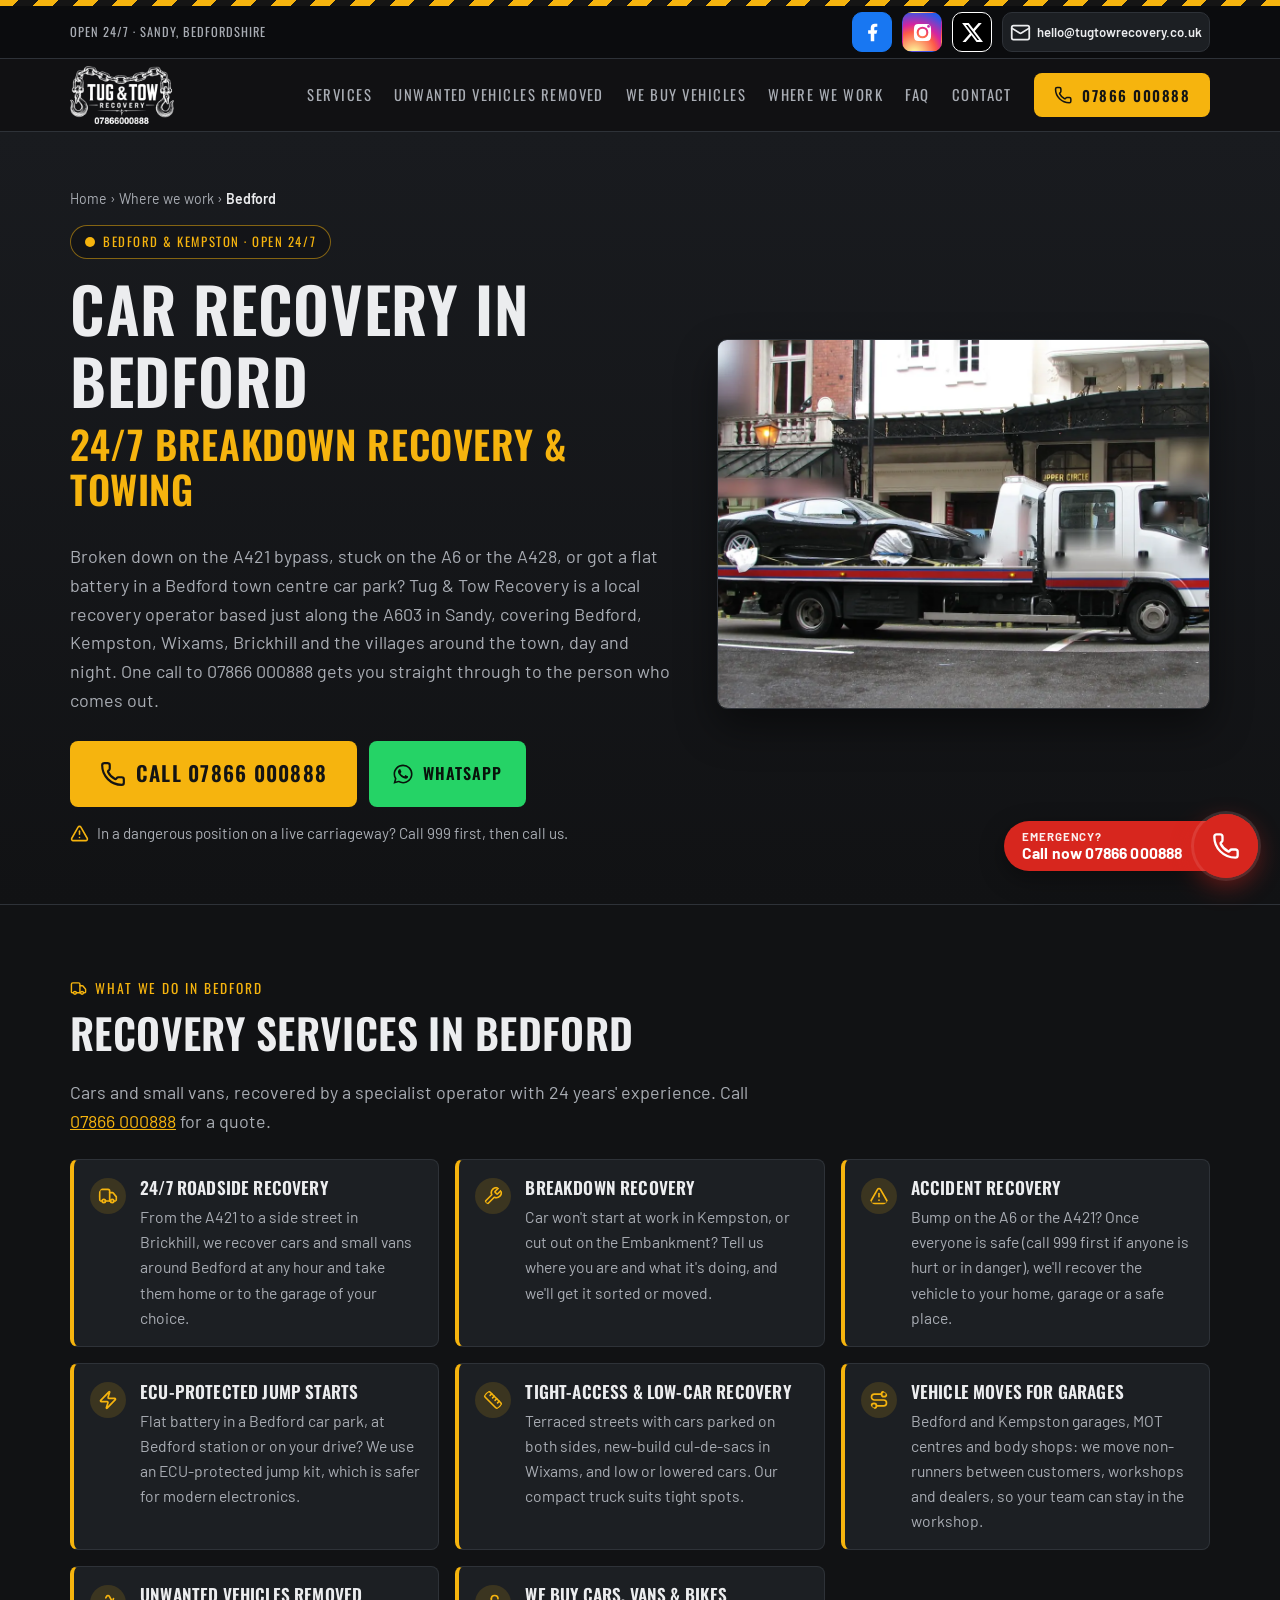
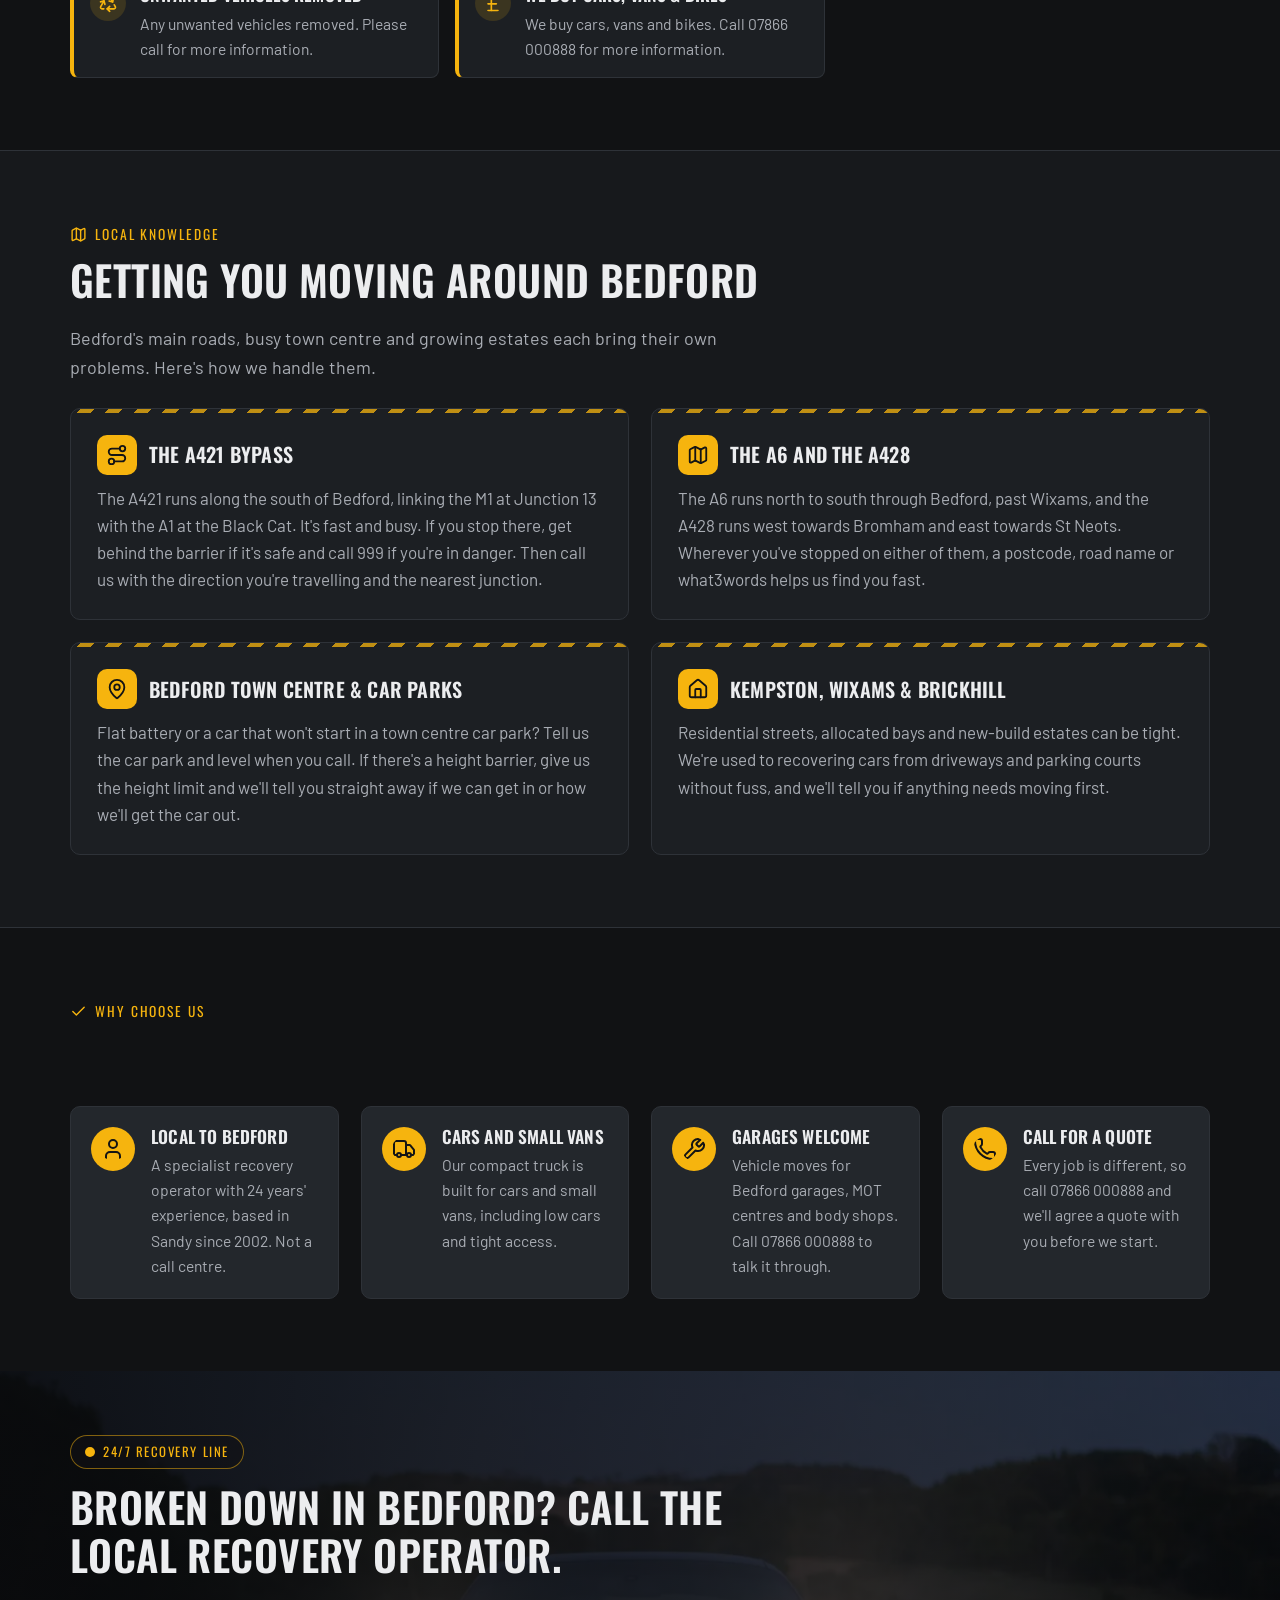
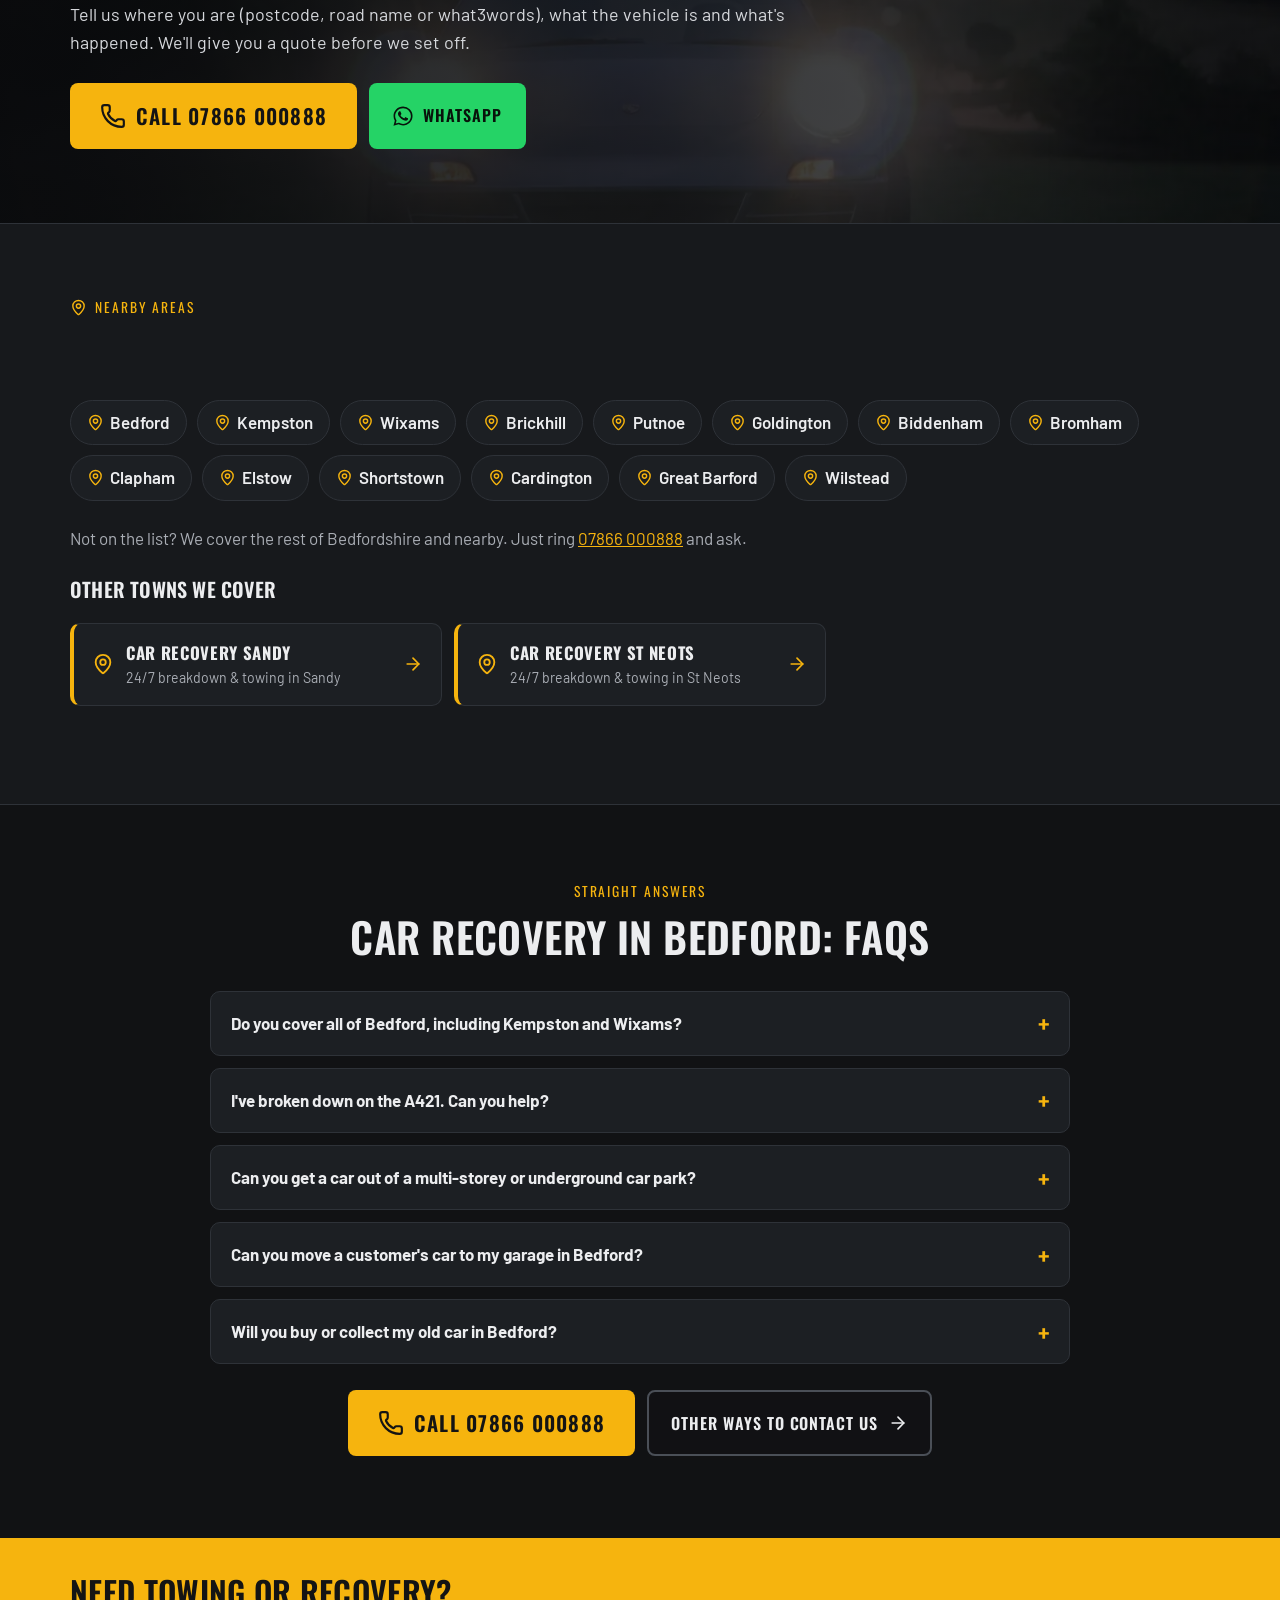
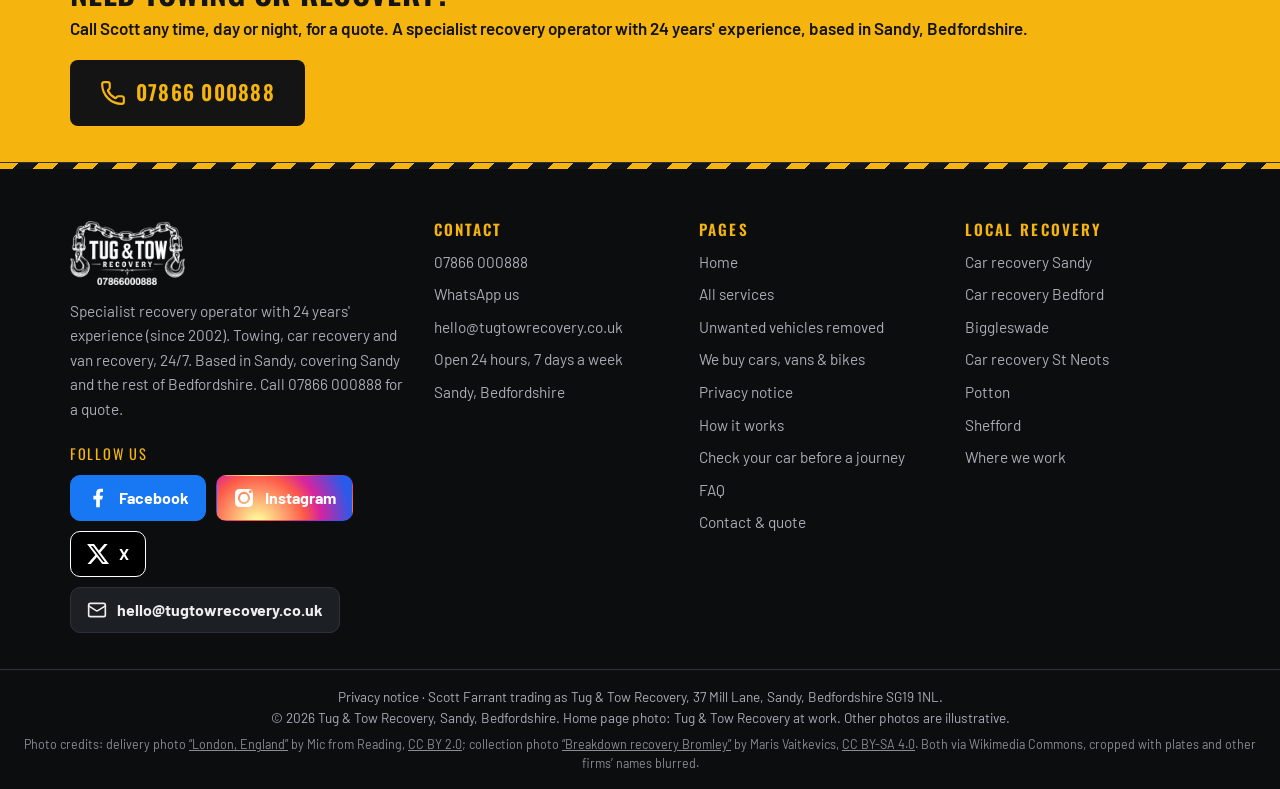
==== commit 5ac8fac8: "Add Where we work page; Sandy-first Bedfordshire wording; remove MK/Huntingdon, family-run and UK-wi" ====
--- a/car-recovery-bedford.html
+++ b/car-recovery-bedford.html
@@ -34,8 +34,8 @@
  "@id": "https://tugtowrecovery.co.uk/#business",
  "name": "Tug & Tow Recovery",
  "alternateName": "Tug and Tow Recovery",
- "description": "Specialist recovery operator with 24 years' experience. Family-run 24/7 towing, car recovery and van recovery based in Sandy, Bedfordshire, since 2002. Breakdown and accident recovery, ECU-safe jump starts, low-car and tight-access recovery across Bedfordshire, and vehicle delivery anywhere in the UK. Call 07866 000888 for a quote.",
- "slogan": "Family-run towing and recovery since 2002",
+ "description": "Specialist recovery operator with 24 years' experience. 24/7 towing, car recovery and van recovery based in Sandy, Bedfordshire, since 2002. Breakdown and accident recovery, ECU-safe jump starts, low-car and tight-access recovery across Bedfordshire. Call 07866 000888 for a quote.",
+ "slogan": "Local towing and recovery from Sandy since 2002",
  "foundingDate": "2002",
  "url": "https://tugtowrecovery.co.uk/",
  "telephone": "+44 7866 000888",
@@ -66,15 +66,15 @@
  ],
  "areaServed": [
   {
+   "@type": "City",
+   "name": "Sandy"
+  },
+  {
    "@type": "AdministrativeArea",
    "name": "Bedfordshire"
   },
   {
    "@type": "City",
-   "name": "Sandy"
-  },
-  {
-   "@type": "City",
    "name": "Bedford"
   },
   {
@@ -92,18 +92,6 @@
   {
    "@type": "City",
    "name": "Shefford"
-  },
-  {
-   "@type": "City",
-   "name": "Huntingdon"
-  },
-  {
-   "@type": "City",
-   "name": "Milton Keynes"
-  },
-  {
-   "@type": "Country",
-   "name": "United Kingdom"
   }
  ],
  "knowsAbout": [
@@ -131,7 +119,7 @@
    "@type": "ContactPoint",
    "telephone": "+44 7866 000888",
    "contactType": "customer service",
-   "areaServed": "GB",
+   "areaServed": "Bedfordshire",
    "availableLanguage": "English",
    "hoursAvailable": {
     "@type": "OpeningHoursSpecification",
@@ -371,10 +359,10 @@
       "@type": "Offer",
       "itemOffered": {
        "@type": "Service",
-       "name": "UK-wide vehicle delivery",
-       "areaServed": {
-        "@type": "Country",
-        "name": "United Kingdom"
+       "name": "Local vehicle delivery",
+       "areaServed": {
+        "@type": "AdministrativeArea",
+        "name": "Bedfordshire"
        }
       }
      },
@@ -384,8 +372,8 @@
        "@type": "Service",
        "name": "Used car collection & delivery",
        "areaServed": {
-        "@type": "Country",
-        "name": "United Kingdom"
+        "@type": "AdministrativeArea",
+        "name": "Bedfordshire"
        }
       }
      },
@@ -395,8 +383,8 @@
        "@type": "Service",
        "name": "Taking cars to dealers & garages",
        "areaServed": {
-        "@type": "Country",
-        "name": "United Kingdom"
+        "@type": "AdministrativeArea",
+        "name": "Bedfordshire"
        }
       }
      },
@@ -406,8 +394,8 @@
        "@type": "Service",
        "name": "New car collection & delivery",
        "areaServed": {
-        "@type": "Country",
-        "name": "United Kingdom"
+        "@type": "AdministrativeArea",
+        "name": "Bedfordshire"
        }
       }
      },
@@ -417,8 +405,8 @@
        "@type": "Service",
        "name": "Local vehicle moves",
        "areaServed": {
-        "@type": "Country",
-        "name": "United Kingdom"
+        "@type": "AdministrativeArea",
+        "name": "Bedfordshire"
        }
       }
      },
@@ -428,8 +416,8 @@
        "@type": "Service",
        "name": "Damaged & non-runner delivery",
        "areaServed": {
-        "@type": "Country",
-        "name": "United Kingdom"
+        "@type": "AdministrativeArea",
+        "name": "Bedfordshire"
        }
       }
      },
@@ -439,8 +427,8 @@
        "@type": "Service",
        "name": "Copart Sandy collections",
        "areaServed": {
-        "@type": "Country",
-        "name": "United Kingdom"
+        "@type": "AdministrativeArea",
+        "name": "Bedfordshire"
        }
       }
      }
@@ -778,23 +766,23 @@
 <div class="topbar"><div class="wrap topbar-in"><span class="topbar-note">Open 24/7 · Sandy, Bedfordshire</span><div class="soc-icons soc-icons--top"><a class="b-fb" href="https://facebook.com/1238711935993019" target="_blank" rel="noopener" aria-label="Tug &amp; Tow Recovery on Facebook (opens in a new tab)" title="Facebook"><svg class="icon" viewBox="0 0 24 24" aria-hidden="true" style="fill:currentColor;stroke:none"><path d="M14 13.5h2.5l1-4H14v-2c0-1.03 0-2 2-2h1.5V2.14c-.326-.043-1.557-.14-2.857-.14C11.928 2 10 3.657 10 6.7v2.8H7v4h3V22h4v-8.5z"/></svg></a><a class="b-ig" href="https://www.instagram.com/tugtowrecovery/" target="_blank" rel="noopener" aria-label="Tug &amp; Tow Recovery on Instagram (opens in a new tab)" title="Instagram"><svg class="icon" viewBox="0 0 24 24" aria-hidden="true" style="fill:currentColor;stroke:none"><path d="M12 2.2c3.2 0 3.6 0 4.8.1 3.3.1 4.8 1.7 4.9 4.9.1 1.3.1 1.6.1 4.8s0 3.6-.1 4.8c-.1 3.2-1.7 4.8-4.9 4.9-1.3.1-1.6.1-4.8.1s-3.6 0-4.8-.1c-3.3-.1-4.8-1.7-4.9-4.9C2.2 15.6 2.2 15.2 2.2 12s0-3.6.1-4.8C2.4 3.9 3.9 2.4 7.2 2.3 8.4 2.2 8.8 2.2 12 2.2zm0 3.1a6.7 6.7 0 1 0 0 13.4 6.7 6.7 0 0 0 0-13.4zm0 11a4.3 4.3 0 1 1 0-8.6 4.3 4.3 0 0 1 0 8.6zm6.9-12.8a1.6 1.6 0 1 0 0 3.2 1.6 1.6 0 0 0 0-3.2z"/></svg></a><a class="b-x" href="https://x.com/tugtowrecovery" target="_blank" rel="noopener" aria-label="Tug &amp; Tow Recovery on X (opens in a new tab)" title="X"><svg class="icon" style="fill:currentColor;stroke:none" viewBox="0 0 24 24" aria-hidden="true"><path d="M18.9 1.2h3.7l-8 9.2 9.4 12.4h-7.4l-5.8-7.6-6.6 7.6H.5l8.6-9.8L.1 1.2h7.6l5.2 6.9 6-6.9zm-1.3 19.4h2L6.5 3.3H4.3l13.3 17.3z"/></svg></a><a class="soc-mail" href="mailto:hello@tugtowrecovery.co.uk" aria-label="Email hello@tugtowrecovery.co.uk" title="Email"><svg class="icon" viewBox="0 0 24 24" aria-hidden="true" focusable="false"><rect width="20" height="16" x="2" y="4" rx="2"/><path d="m22 7-8.97 5.7a1.94 1.94 0 0 1-2.06 0L2 7"/></svg><span>hello@tugtowrecovery.co.uk</span></a></div></div></div>
 <div class="wrap header-bar">
  <a class="brand" href="index.html" aria-label="Tug &amp; Tow Recovery – home"><img src="assets/img/logo-white.png" alt="Tug &amp; Tow Recovery" width="560" height="311"></a>
- <nav class="nav" aria-label="Main"><a href="index.html#services">Services</a><a href="free-vehicle-collection.html">Unwanted vehicles removed</a><a href="we-buy-any-vehicle.html">We buy vehicles</a><a href="index.html#areas" aria-current="page">Areas</a><a href="index.html#faq">FAQ</a><a href="contact.html">Contact</a><a class="btn btn--call" href="tel:07866000888"><svg class="icon" viewBox="0 0 24 24" aria-hidden="true" focusable="false"><path d="M13.832 16.568a1 1 0 0 0 1.213-.303l.355-.465A2 2 0 0 1 17 15h3a2 2 0 0 1 2 2v3a2 2 0 0 1-2 2A18 18 0 0 1 2 4a2 2 0 0 1 2-2h3a2 2 0 0 1 2 2v3a2 2 0 0 1-.8 1.6l-.468.351a1 1 0 0 0-.292 1.233 14 14 0 0 0 6.392 6.384"/></svg>07866 000888</a></nav>
+ <nav class="nav" aria-label="Main"><a href="index.html#services">Services</a><a href="free-vehicle-collection.html">Unwanted vehicles removed</a><a href="we-buy-any-vehicle.html">We buy vehicles</a><a href="where-we-work.html">Where we work</a><a href="index.html#faq">FAQ</a><a href="contact.html">Contact</a><a class="btn btn--call" href="tel:07866000888"><svg class="icon" viewBox="0 0 24 24" aria-hidden="true" focusable="false"><path d="M13.832 16.568a1 1 0 0 0 1.213-.303l.355-.465A2 2 0 0 1 17 15h3a2 2 0 0 1 2 2v3a2 2 0 0 1-2 2A18 18 0 0 1 2 4a2 2 0 0 1 2-2h3a2 2 0 0 1 2 2v3a2 2 0 0 1-.8 1.6l-.468.351a1 1 0 0 0-.292 1.233 14 14 0 0 0 6.392 6.384"/></svg>07866 000888</a></nav>
  <div class="header-mobile">
   <a class="header-call" href="tel:07866000888" aria-label="Call 07866 000888"><svg class="icon" viewBox="0 0 24 24" aria-hidden="true" focusable="false"><path d="M13.832 16.568a1 1 0 0 0 1.213-.303l.355-.465A2 2 0 0 1 17 15h3a2 2 0 0 1 2 2v3a2 2 0 0 1-2 2A18 18 0 0 1 2 4a2 2 0 0 1 2-2h3a2 2 0 0 1 2 2v3a2 2 0 0 1-.8 1.6l-.468.351a1 1 0 0 0-.292 1.233 14 14 0 0 0 6.392 6.384"/></svg>Call</a>
   <button class="menu-btn" type="button" aria-expanded="false" aria-controls="mobile-nav"><svg class="icon" viewBox="0 0 24 24" aria-hidden="true" focusable="false"><path d="M4 5h16"/><path d="M4 12h16"/><path d="M4 19h16"/></svg><span>Menu</span></button>
  </div>
 </div>
-<nav id="mobile-nav" class="mobile-nav" aria-label="Mobile"><a href="index.html">Home</a><a href="services.html">All services</a><a href="free-vehicle-collection.html">Unwanted vehicles removed</a><a href="we-buy-any-vehicle.html">We buy cars, vans &amp; bikes</a><a href="index.html#checks">Car checks</a><a href="index.html#areas" aria-current="page">Areas</a><a href="index.html#faq">FAQ</a><a href="contact.html">Contact</a></nav>
+<nav id="mobile-nav" class="mobile-nav" aria-label="Mobile"><a href="index.html">Home</a><a href="services.html">All services</a><a href="free-vehicle-collection.html">Unwanted vehicles removed</a><a href="we-buy-any-vehicle.html">We buy cars, vans &amp; bikes</a><a href="index.html#checks">Car checks</a><a href="where-we-work.html">Where we work</a><a href="index.html#faq">FAQ</a><a href="contact.html">Contact</a></nav>
 </header>
 
 <main id="main">
 <section class="page-hero split-hero town-hero" aria-labelledby="town-h1">
  <div class="wrap split">
   <div>
-   <nav class="crumbs" aria-label="Breadcrumb"><a href="index.html">Home</a> <span aria-hidden="true">›</span> <a href="index.html#areas">Areas</a> <span aria-hidden="true">›</span> <span aria-current="page">Bedford</span></nav>
+   <nav class="crumbs" aria-label="Breadcrumb"><a href="index.html">Home</a> <span aria-hidden="true">›</span> <a href="where-we-work.html">Where we work</a> <span aria-hidden="true">›</span> <span aria-current="page">Bedford</span></nav>
    <span class="badge"><span class="beacon" aria-hidden="true"></span>Bedford &amp; Kempston · Open 24/7</span>
    <h1 id="town-h1">Car Recovery in Bedford <span>24/7 breakdown recovery &amp; towing</span></h1>
-   <p class="lead">Broken down on the A421 bypass, stuck on the A6 or the A428, or got a flat battery in a Bedford town centre car park? Tug &amp; Tow Recovery is a family-run recovery operator based just along the A603 in Sandy, covering Bedford, Kempston, Wixams, Brickhill and the villages around the town, day and night. One call to 07866 000888 gets you straight through to the person who comes out.</p>
+   <p class="lead">Broken down on the A421 bypass, stuck on the A6 or the A428, or got a flat battery in a Bedford town centre car park? Tug &amp; Tow Recovery is a local recovery operator based just along the A603 in Sandy, covering Bedford, Kempston, Wixams, Brickhill and the villages around the town, day and night. One call to 07866 000888 gets you straight through to the person who comes out.</p>
    <div class="hero-ctas">
     <a class="btn btn--call btn--xl" href="tel:07866000888"><svg class="icon" viewBox="0 0 24 24" aria-hidden="true" focusable="false"><path d="M13.832 16.568a1 1 0 0 0 1.213-.303l.355-.465A2 2 0 0 1 17 15h3a2 2 0 0 1 2 2v3a2 2 0 0 1-2 2A18 18 0 0 1 2 4a2 2 0 0 1 2-2h3a2 2 0 0 1 2 2v3a2 2 0 0 1-.8 1.6l-.468.351a1 1 0 0 0-.292 1.233 14 14 0 0 0 6.392 6.384"/></svg>Call 07866 000888</a>
     <a class="btn btn--wa" href="https://wa.me/447866000888" rel="noopener" target="_blank"><svg class="icon" viewBox="0 0 24 24" aria-hidden="true" style="fill:currentColor;stroke:none"><path d="M17.47 14.38c-.3-.15-1.76-.87-2.03-.97-.27-.1-.47-.15-.67.15-.2.3-.77.97-.94 1.17-.17.2-.35.22-.65.07-.3-.15-1.26-.46-2.4-1.48-.89-.79-1.49-1.77-1.66-2.07-.17-.3-.02-.46.13-.61.13-.13.3-.35.45-.52.15-.17.2-.3.3-.5.1-.2.05-.37-.03-.52-.07-.15-.67-1.61-.92-2.21-.24-.58-.49-.5-.67-.51h-.57c-.2 0-.52.07-.79.37-.27.3-1.04 1.02-1.04 2.48s1.07 2.88 1.21 3.08c.15.2 2.1 3.2 5.08 4.49.71.31 1.26.49 1.69.63.71.23 1.36.2 1.87.12.57-.09 1.76-.72 2.01-1.41.25-.69.25-1.29.17-1.41-.07-.12-.27-.2-.57-.35zM12.05 21.5h-.01a9.45 9.45 0 0 1-4.82-1.32l-.35-.21-3.58.94.96-3.49-.23-.36a9.43 9.43 0 0 1-1.45-5.03c0-5.22 4.25-9.47 9.48-9.47 2.53 0 4.91.99 6.7 2.78a9.41 9.41 0 0 1 2.77 6.7c0 5.23-4.25 9.47-9.47 9.47zm8.06-17.53A11.33 11.33 0 0 0 12.05.63C5.77.63.66 5.74.66 12.02c0 2.01.52 3.97 1.52 5.69L.57 23.6l6.04-1.58a11.37 11.37 0 0 0 5.44 1.39h.01c6.28 0 11.39-5.11 11.39-11.39 0-3.04-1.18-5.9-3.34-8.05z"/></svg>WhatsApp</a>
@@ -827,7 +815,7 @@
  <div class="wrap">
   <span class="eyebrow"><svg class="icon" viewBox="0 0 24 24" aria-hidden="true" focusable="false"><path d="M20 6 9 17l-5-5"/></svg>Why choose us</span>
   <h2 id="why-h">Why Bedford drivers call Tug &amp; Tow</h2>
-  <div class="grid grid-4 highlights"><div class="hl"><svg class="icon" viewBox="0 0 24 24" aria-hidden="true" focusable="false"><path d="M19 21v-2a4 4 0 0 0-4-4H9a4 4 0 0 0-4 4v2"/><circle cx="12" cy="7" r="4"/></svg><div><h3>Local and family-run</h3><p>A specialist recovery operator with 24 years' experience, based in Sandy since 2002. Not a call centre.</p></div></div><div class="hl"><svg class="icon" viewBox="0 0 24 24" aria-hidden="true" focusable="false"><path d="M14 18V6a2 2 0 0 0-2-2H4a2 2 0 0 0-2 2v11a1 1 0 0 0 1 1h2"/><path d="M15 18H9"/><path d="M19 18h2a1 1 0 0 0 1-1v-3.65a1 1 0 0 0-.22-.624l-3.48-4.35A1 1 0 0 0 17.52 8H14"/><circle cx="17" cy="18" r="2"/><circle cx="7" cy="18" r="2"/></svg><div><h3>Cars and small vans</h3><p>Our compact truck is built for cars and small vans, including low cars and tight access.</p></div></div><div class="hl"><svg class="icon" viewBox="0 0 24 24" aria-hidden="true" focusable="false"><path d="M14.7 6.3a1 1 0 0 0 0 1.4l1.6 1.6a1 1 0 0 0 1.4 0l3.77-3.77a6 6 0 0 1-7.94 7.94l-6.91 6.91a2.12 2.12 0 0 1-3-3l6.91-6.91a6 6 0 0 1 7.94-7.94l-3.76 3.76z"/></svg><div><h3>Garages welcome</h3><p>Vehicle moves for Bedford garages, MOT centres and body shops. Call 07866 000888 to talk it through.</p></div></div><div class="hl"><svg class="icon" viewBox="0 0 24 24" aria-hidden="true" focusable="false"><path d="M13.832 16.568a1 1 0 0 0 1.213-.303l.355-.465A2 2 0 0 1 17 15h3a2 2 0 0 1 2 2v3a2 2 0 0 1-2 2A18 18 0 0 1 2 4a2 2 0 0 1 2-2h3a2 2 0 0 1 2 2v3a2 2 0 0 1-.8 1.6l-.468.351a1 1 0 0 0-.292 1.233 14 14 0 0 0 6.392 6.384"/></svg><div><h3>Call for a quote</h3><p>Every job is different, so call 07866 000888 and we'll agree a quote with you before we start.</p></div></div></div>
+  <div class="grid grid-4 highlights"><div class="hl"><svg class="icon" viewBox="0 0 24 24" aria-hidden="true" focusable="false"><path d="M19 21v-2a4 4 0 0 0-4-4H9a4 4 0 0 0-4 4v2"/><circle cx="12" cy="7" r="4"/></svg><div><h3>Local to Bedford</h3><p>A specialist recovery operator with 24 years' experience, based in Sandy since 2002. Not a call centre.</p></div></div><div class="hl"><svg class="icon" viewBox="0 0 24 24" aria-hidden="true" focusable="false"><path d="M14 18V6a2 2 0 0 0-2-2H4a2 2 0 0 0-2 2v11a1 1 0 0 0 1 1h2"/><path d="M15 18H9"/><path d="M19 18h2a1 1 0 0 0 1-1v-3.65a1 1 0 0 0-.22-.624l-3.48-4.35A1 1 0 0 0 17.52 8H14"/><circle cx="17" cy="18" r="2"/><circle cx="7" cy="18" r="2"/></svg><div><h3>Cars and small vans</h3><p>Our compact truck is built for cars and small vans, including low cars and tight access.</p></div></div><div class="hl"><svg class="icon" viewBox="0 0 24 24" aria-hidden="true" focusable="false"><path d="M14.7 6.3a1 1 0 0 0 0 1.4l1.6 1.6a1 1 0 0 0 1.4 0l3.77-3.77a6 6 0 0 1-7.94 7.94l-6.91 6.91a2.12 2.12 0 0 1-3-3l6.91-6.91a6 6 0 0 1 7.94-7.94l-3.76 3.76z"/></svg><div><h3>Garages welcome</h3><p>Vehicle moves for Bedford garages, MOT centres and body shops. Call 07866 000888 to talk it through.</p></div></div><div class="hl"><svg class="icon" viewBox="0 0 24 24" aria-hidden="true" focusable="false"><path d="M13.832 16.568a1 1 0 0 0 1.213-.303l.355-.465A2 2 0 0 1 17 15h3a2 2 0 0 1 2 2v3a2 2 0 0 1-2 2A18 18 0 0 1 2 4a2 2 0 0 1 2-2h3a2 2 0 0 1 2 2v3a2 2 0 0 1-.8 1.6l-.468.351a1 1 0 0 0-.292 1.233 14 14 0 0 0 6.392 6.384"/></svg><div><h3>Call for a quote</h3><p>Every job is different, so call 07866 000888 and we'll agree a quote with you before we start.</p></div></div></div>
  </div>
 </section>
 
@@ -846,7 +834,7 @@
   <span class="eyebrow"><svg class="icon" viewBox="0 0 24 24" aria-hidden="true" focusable="false"><path d="M20 10c0 4.993-5.539 10.193-7.399 11.799a1 1 0 0 1-1.202 0C9.539 20.193 4 14.993 4 10a8 8 0 0 1 16 0"/><circle cx="12" cy="10" r="3"/></svg>Nearby areas</span>
   <h2 id="areas-h">Areas we cover around Bedford</h2>
   <ul class="chips chips--links" aria-label="Areas covered near Bedford"><li><svg class="icon" viewBox="0 0 24 24" aria-hidden="true" focusable="false"><path d="M20 10c0 4.993-5.539 10.193-7.399 11.799a1 1 0 0 1-1.202 0C9.539 20.193 4 14.993 4 10a8 8 0 0 1 16 0"/><circle cx="12" cy="10" r="3"/></svg>Bedford</li><li><svg class="icon" viewBox="0 0 24 24" aria-hidden="true" focusable="false"><path d="M20 10c0 4.993-5.539 10.193-7.399 11.799a1 1 0 0 1-1.202 0C9.539 20.193 4 14.993 4 10a8 8 0 0 1 16 0"/><circle cx="12" cy="10" r="3"/></svg>Kempston</li><li><svg class="icon" viewBox="0 0 24 24" aria-hidden="true" focusable="false"><path d="M20 10c0 4.993-5.539 10.193-7.399 11.799a1 1 0 0 1-1.202 0C9.539 20.193 4 14.993 4 10a8 8 0 0 1 16 0"/><circle cx="12" cy="10" r="3"/></svg>Wixams</li><li><svg class="icon" viewBox="0 0 24 24" aria-hidden="true" focusable="false"><path d="M20 10c0 4.993-5.539 10.193-7.399 11.799a1 1 0 0 1-1.202 0C9.539 20.193 4 14.993 4 10a8 8 0 0 1 16 0"/><circle cx="12" cy="10" r="3"/></svg>Brickhill</li><li><svg class="icon" viewBox="0 0 24 24" aria-hidden="true" focusable="false"><path d="M20 10c0 4.993-5.539 10.193-7.399 11.799a1 1 0 0 1-1.202 0C9.539 20.193 4 14.993 4 10a8 8 0 0 1 16 0"/><circle cx="12" cy="10" r="3"/></svg>Putnoe</li><li><svg class="icon" viewBox="0 0 24 24" aria-hidden="true" focusable="false"><path d="M20 10c0 4.993-5.539 10.193-7.399 11.799a1 1 0 0 1-1.202 0C9.539 20.193 4 14.993 4 10a8 8 0 0 1 16 0"/><circle cx="12" cy="10" r="3"/></svg>Goldington</li><li><svg class="icon" viewBox="0 0 24 24" aria-hidden="true" focusable="false"><path d="M20 10c0 4.993-5.539 10.193-7.399 11.799a1 1 0 0 1-1.202 0C9.539 20.193 4 14.993 4 10a8 8 0 0 1 16 0"/><circle cx="12" cy="10" r="3"/></svg>Biddenham</li><li><svg class="icon" viewBox="0 0 24 24" aria-hidden="true" focusable="false"><path d="M20 10c0 4.993-5.539 10.193-7.399 11.799a1 1 0 0 1-1.202 0C9.539 20.193 4 14.993 4 10a8 8 0 0 1 16 0"/><circle cx="12" cy="10" r="3"/></svg>Bromham</li><li><svg class="icon" viewBox="0 0 24 24" aria-hidden="true" focusable="false"><path d="M20 10c0 4.993-5.539 10.193-7.399 11.799a1 1 0 0 1-1.202 0C9.539 20.193 4 14.993 4 10a8 8 0 0 1 16 0"/><circle cx="12" cy="10" r="3"/></svg>Clapham</li><li><svg class="icon" viewBox="0 0 24 24" aria-hidden="true" focusable="false"><path d="M20 10c0 4.993-5.539 10.193-7.399 11.799a1 1 0 0 1-1.202 0C9.539 20.193 4 14.993 4 10a8 8 0 0 1 16 0"/><circle cx="12" cy="10" r="3"/></svg>Elstow</li><li><svg class="icon" viewBox="0 0 24 24" aria-hidden="true" focusable="false"><path d="M20 10c0 4.993-5.539 10.193-7.399 11.799a1 1 0 0 1-1.202 0C9.539 20.193 4 14.993 4 10a8 8 0 0 1 16 0"/><circle cx="12" cy="10" r="3"/></svg>Shortstown</li><li><svg class="icon" viewBox="0 0 24 24" aria-hidden="true" focusable="false"><path d="M20 10c0 4.993-5.539 10.193-7.399 11.799a1 1 0 0 1-1.202 0C9.539 20.193 4 14.993 4 10a8 8 0 0 1 16 0"/><circle cx="12" cy="10" r="3"/></svg>Cardington</li><li><svg class="icon" viewBox="0 0 24 24" aria-hidden="true" focusable="false"><path d="M20 10c0 4.993-5.539 10.193-7.399 11.799a1 1 0 0 1-1.202 0C9.539 20.193 4 14.993 4 10a8 8 0 0 1 16 0"/><circle cx="12" cy="10" r="3"/></svg>Great Barford</li><li><svg class="icon" viewBox="0 0 24 24" aria-hidden="true" focusable="false"><path d="M20 10c0 4.993-5.539 10.193-7.399 11.799a1 1 0 0 1-1.202 0C9.539 20.193 4 14.993 4 10a8 8 0 0 1 16 0"/><circle cx="12" cy="10" r="3"/></svg>Wilstead</li></ul>
-  <p class="muted">Not on the list? We cover the rest of Bedfordshire and nearby, and deliver vehicles anywhere in the UK. Just ring <a href="tel:07866000888">07866 000888</a> and ask.</p>
+  <p class="muted">Not on the list? We cover the rest of Bedfordshire and nearby. Just ring <a href="tel:07866000888">07866 000888</a> and ask.</p>
   <h3 style="margin-top:26px">Other towns we cover</h3>
   <nav class="town-links" aria-label="Areas we cover"><a class="town-link" href="car-recovery-sandy.html"><svg class="icon" viewBox="0 0 24 24" aria-hidden="true" focusable="false"><path d="M20 10c0 4.993-5.539 10.193-7.399 11.799a1 1 0 0 1-1.202 0C9.539 20.193 4 14.993 4 10a8 8 0 0 1 16 0"/><circle cx="12" cy="10" r="3"/></svg><span><strong>Car recovery Sandy</strong><small>24/7 breakdown &amp; towing in Sandy</small></span><svg class="icon" viewBox="0 0 24 24" aria-hidden="true" focusable="false"><path d="M5 12h14"/><path d="m12 5 7 7-7 7"/></svg></a><a class="town-link" href="car-recovery-st-neots.html"><svg class="icon" viewBox="0 0 24 24" aria-hidden="true" focusable="false"><path d="M20 10c0 4.993-5.539 10.193-7.399 11.799a1 1 0 0 1-1.202 0C9.539 20.193 4 14.993 4 10a8 8 0 0 1 16 0"/><circle cx="12" cy="10" r="3"/></svg><span><strong>Car recovery St Neots</strong><small>24/7 breakdown &amp; towing in St Neots</small></span><svg class="icon" viewBox="0 0 24 24" aria-hidden="true" focusable="false"><path d="M5 12h14"/><path d="m12 5 7 7-7 7"/></svg></a></nav>
  </div>
@@ -871,7 +859,7 @@
  <div class="wrap footer-grid" style="padding-left:20px;padding-right:20px">
   <div>
    <img class="logo" src="assets/img/logo-white.png" alt="Tug &amp; Tow Recovery" width="560" height="311" loading="lazy">
-   <p>Specialist recovery operator with 24 years' experience (since 2002). Family-run towing, car recovery and van recovery, 24/7. Based in Sandy, Bedfordshire, with local recovery across Bedfordshire and vehicle delivery anywhere in the UK. Call <a href="tel:07866000888">07866 000888</a> for a quote.</p>
+   <p>Specialist recovery operator with 24 years' experience (since 2002). Towing, car recovery and van recovery, 24/7. Based in Sandy, covering Sandy and the rest of Bedfordshire. Call <a href="tel:07866000888">07866 000888</a> for a quote.</p>
    <div class="follow follow--footer"><p class="follow-title">Follow us</p><div class="follow-btns"><a class="b-fb" href="https://facebook.com/1238711935993019" target="_blank" rel="noopener" aria-label="Follow Tug &amp; Tow Recovery on Facebook (opens in a new tab)"><svg class="icon" viewBox="0 0 24 24" aria-hidden="true" style="fill:currentColor;stroke:none"><path d="M14 13.5h2.5l1-4H14v-2c0-1.03 0-2 2-2h1.5V2.14c-.326-.043-1.557-.14-2.857-.14C11.928 2 10 3.657 10 6.7v2.8H7v4h3V22h4v-8.5z"/></svg><span>Facebook</span></a><a class="b-ig" href="https://www.instagram.com/tugtowrecovery/" target="_blank" rel="noopener" aria-label="Follow @tugtowrecovery on Instagram (opens in a new tab)"><svg class="icon" viewBox="0 0 24 24" aria-hidden="true" style="fill:currentColor;stroke:none"><path d="M12 2.2c3.2 0 3.6 0 4.8.1 3.3.1 4.8 1.7 4.9 4.9.1 1.3.1 1.6.1 4.8s0 3.6-.1 4.8c-.1 3.2-1.7 4.8-4.9 4.9-1.3.1-1.6.1-4.8.1s-3.6 0-4.8-.1c-3.3-.1-4.8-1.7-4.9-4.9C2.2 15.6 2.2 15.2 2.2 12s0-3.6.1-4.8C2.4 3.9 3.9 2.4 7.2 2.3 8.4 2.2 8.8 2.2 12 2.2zm0 3.1a6.7 6.7 0 1 0 0 13.4 6.7 6.7 0 0 0 0-13.4zm0 11a4.3 4.3 0 1 1 0-8.6 4.3 4.3 0 0 1 0 8.6zm6.9-12.8a1.6 1.6 0 1 0 0 3.2 1.6 1.6 0 0 0 0-3.2z"/></svg><span>Instagram</span></a><a class="b-x" href="https://x.com/tugtowrecovery" target="_blank" rel="noopener" aria-label="Follow @tugtowrecovery on X (opens in a new tab)"><svg class="icon" style="fill:currentColor;stroke:none" viewBox="0 0 24 24" aria-hidden="true"><path d="M18.9 1.2h3.7l-8 9.2 9.4 12.4h-7.4l-5.8-7.6-6.6 7.6H.5l8.6-9.8L.1 1.2h7.6l5.2 6.9 6-6.9zm-1.3 19.4h2L6.5 3.3H4.3l13.3 17.3z"/></svg><span>X</span></a><a class="b-mail" href="mailto:hello@tugtowrecovery.co.uk" aria-label="Email hello@tugtowrecovery.co.uk"><svg class="icon" viewBox="0 0 24 24" aria-hidden="true" focusable="false"><rect width="20" height="16" x="2" y="4" rx="2"/><path d="m22 7-8.97 5.7a1.94 1.94 0 0 1-2.06 0L2 7"/></svg><span>hello@tugtowrecovery.co.uk</span></a></div></div>
   </div>
   <div>
@@ -900,7 +888,7 @@
   </div>
   <div>
    <h3>Local recovery</h3>
-   <ul><li><a href="car-recovery-sandy.html">Car recovery Sandy</a></li><li><a href="car-recovery-bedford.html">Car recovery Bedford</a></li><li>Biggleswade</li><li><a href="car-recovery-st-neots.html">Car recovery St Neots</a></li><li>Potton</li><li>Shefford</li><li><a href="index.html#areas">More areas &amp; UK-wide delivery</a></li></ul>
+   <ul><li><a href="car-recovery-sandy.html">Car recovery Sandy</a></li><li><a href="car-recovery-bedford.html">Car recovery Bedford</a></li><li>Biggleswade</li><li><a href="car-recovery-st-neots.html">Car recovery St Neots</a></li><li>Potton</li><li>Shefford</li><li><a href="where-we-work.html">Where we work</a></li></ul>
   </div>
  </div>
  <div class="footer-bottom"><a href="privacy.html">Privacy notice</a> · Scott Farrant trading as Tug &amp; Tow Recovery, 37 Mill Lane, Sandy, Bedfordshire SG19 1NL.<br>© <span id="year">2026</span> Tug &amp; Tow Recovery, Sandy, Bedfordshire. Home page photo: Tug &amp; Tow Recovery at work. Other photos are illustrative.<br><span class="photo-credits">Photo credits: delivery photo <a href="https://commons.wikimedia.org/wiki/File:London,_England_(4131733186).jpg" target="_blank" rel="noopener">“London, England”</a> by Mic from Reading, <a href="https://creativecommons.org/licenses/by/2.0/" target="_blank" rel="noopener">CC BY 2.0</a>; collection photo <a href="https://commons.wikimedia.org/wiki/File:Breakdown_recovery_Bromley.jpg" target="_blank" rel="noopener">“Breakdown recovery Bromley”</a> by Maris Vaitkevics, <a href="https://creativecommons.org/licenses/by-sa/4.0/" target="_blank" rel="noopener">CC BY-SA 4.0</a>. Both via Wikimedia Commons, cropped with plates and other firms’ names blurred.</span></div>
